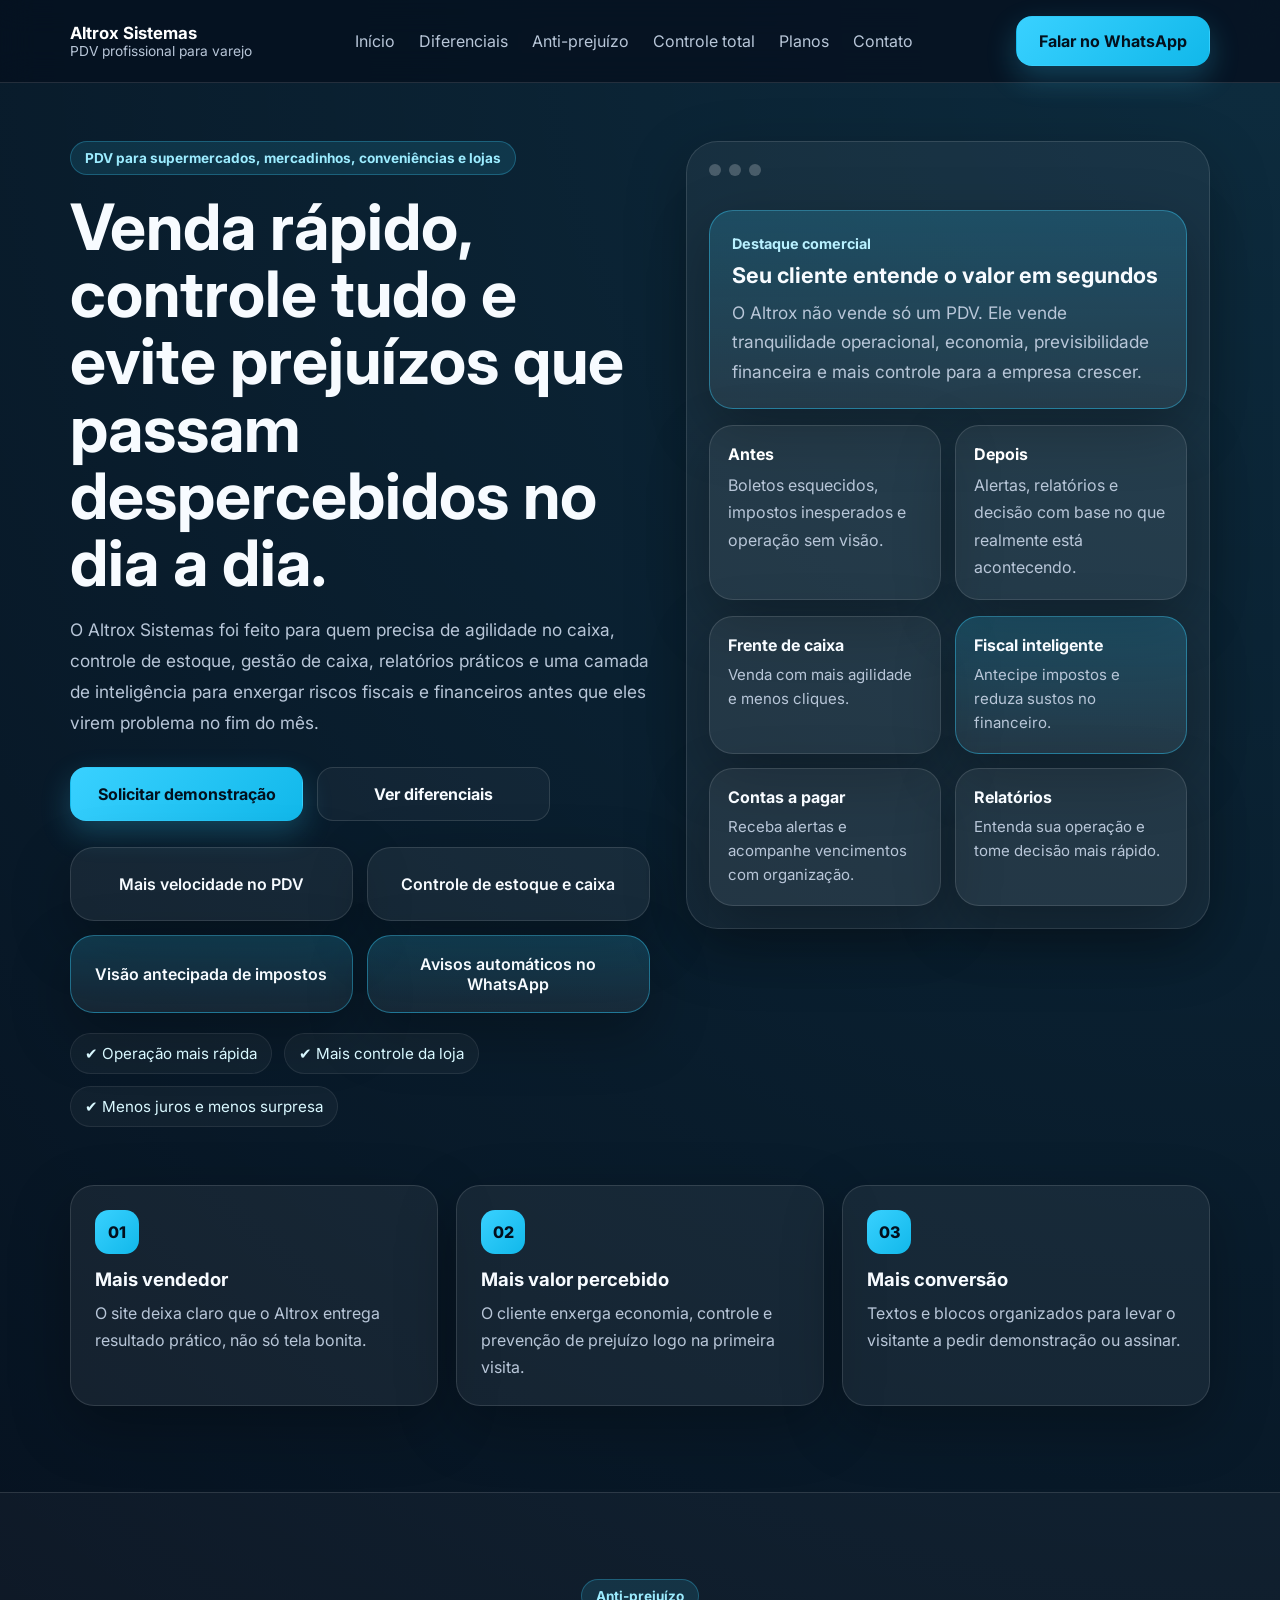
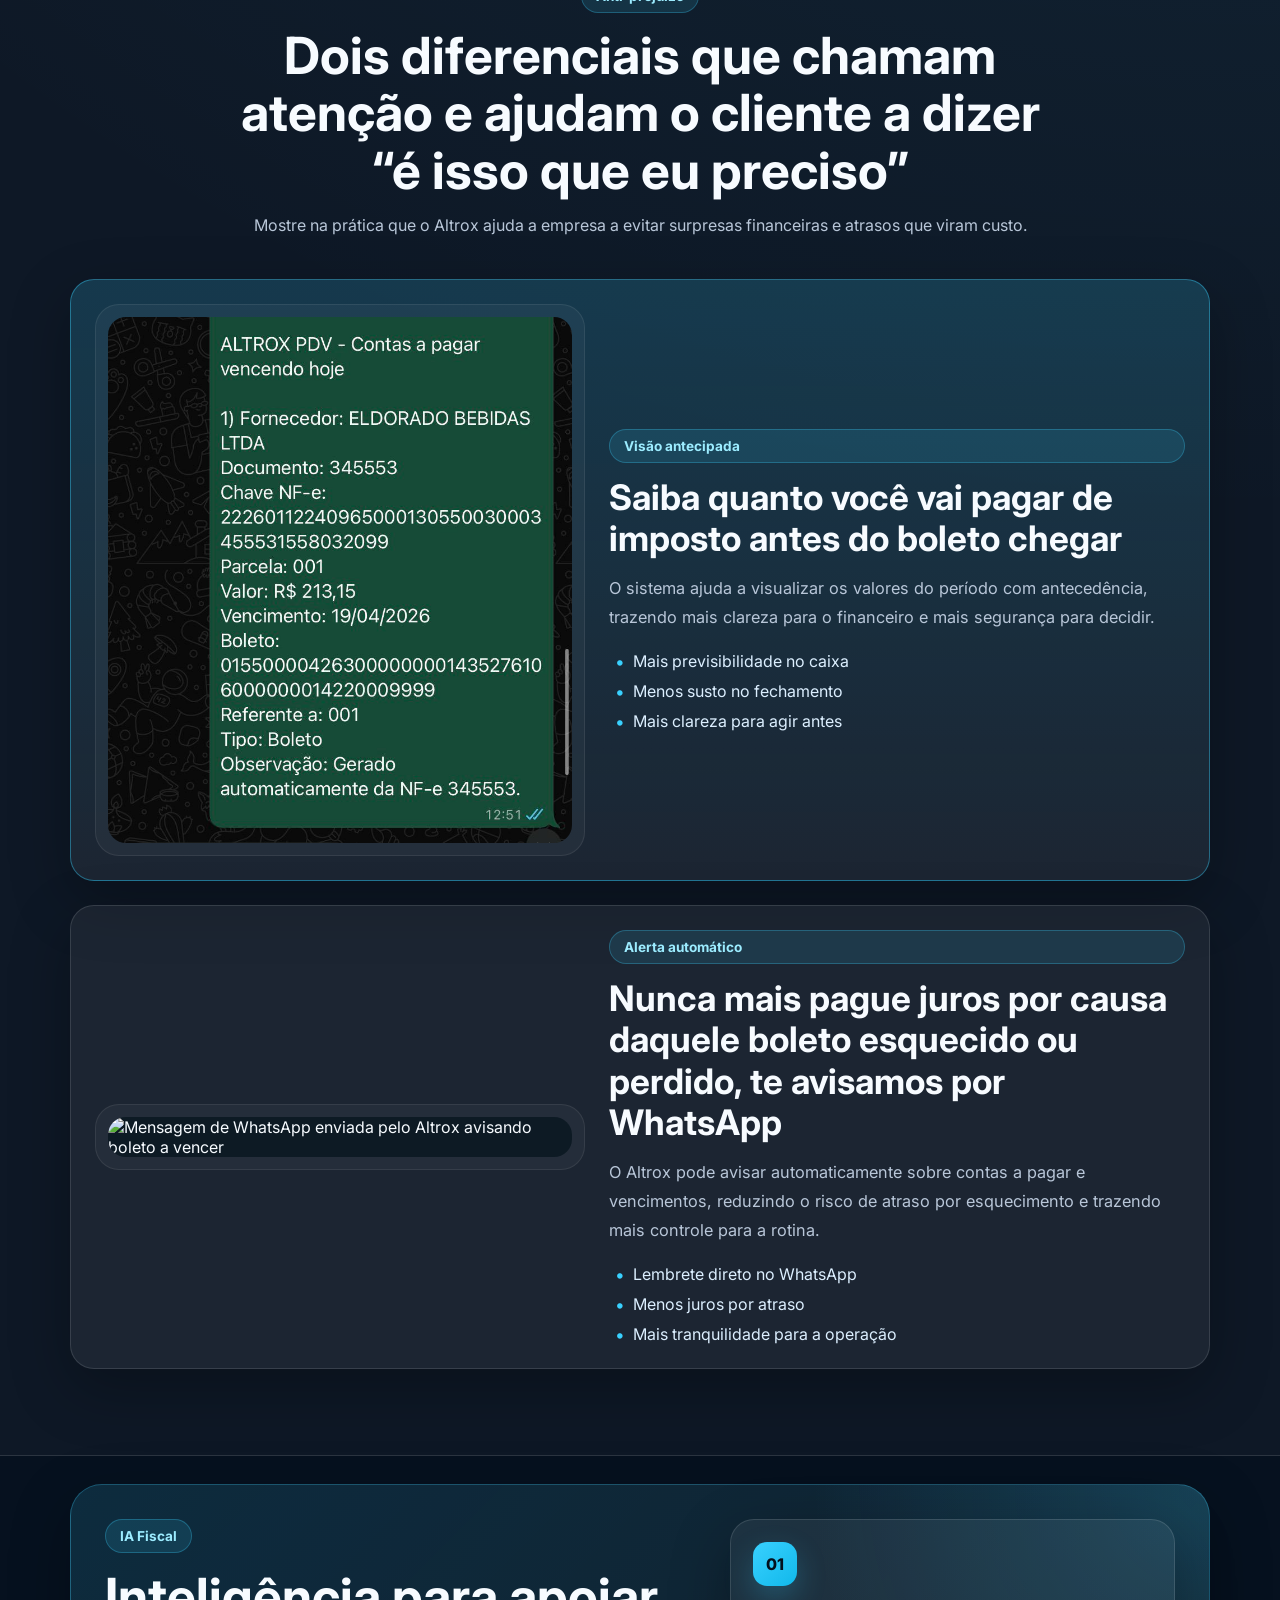
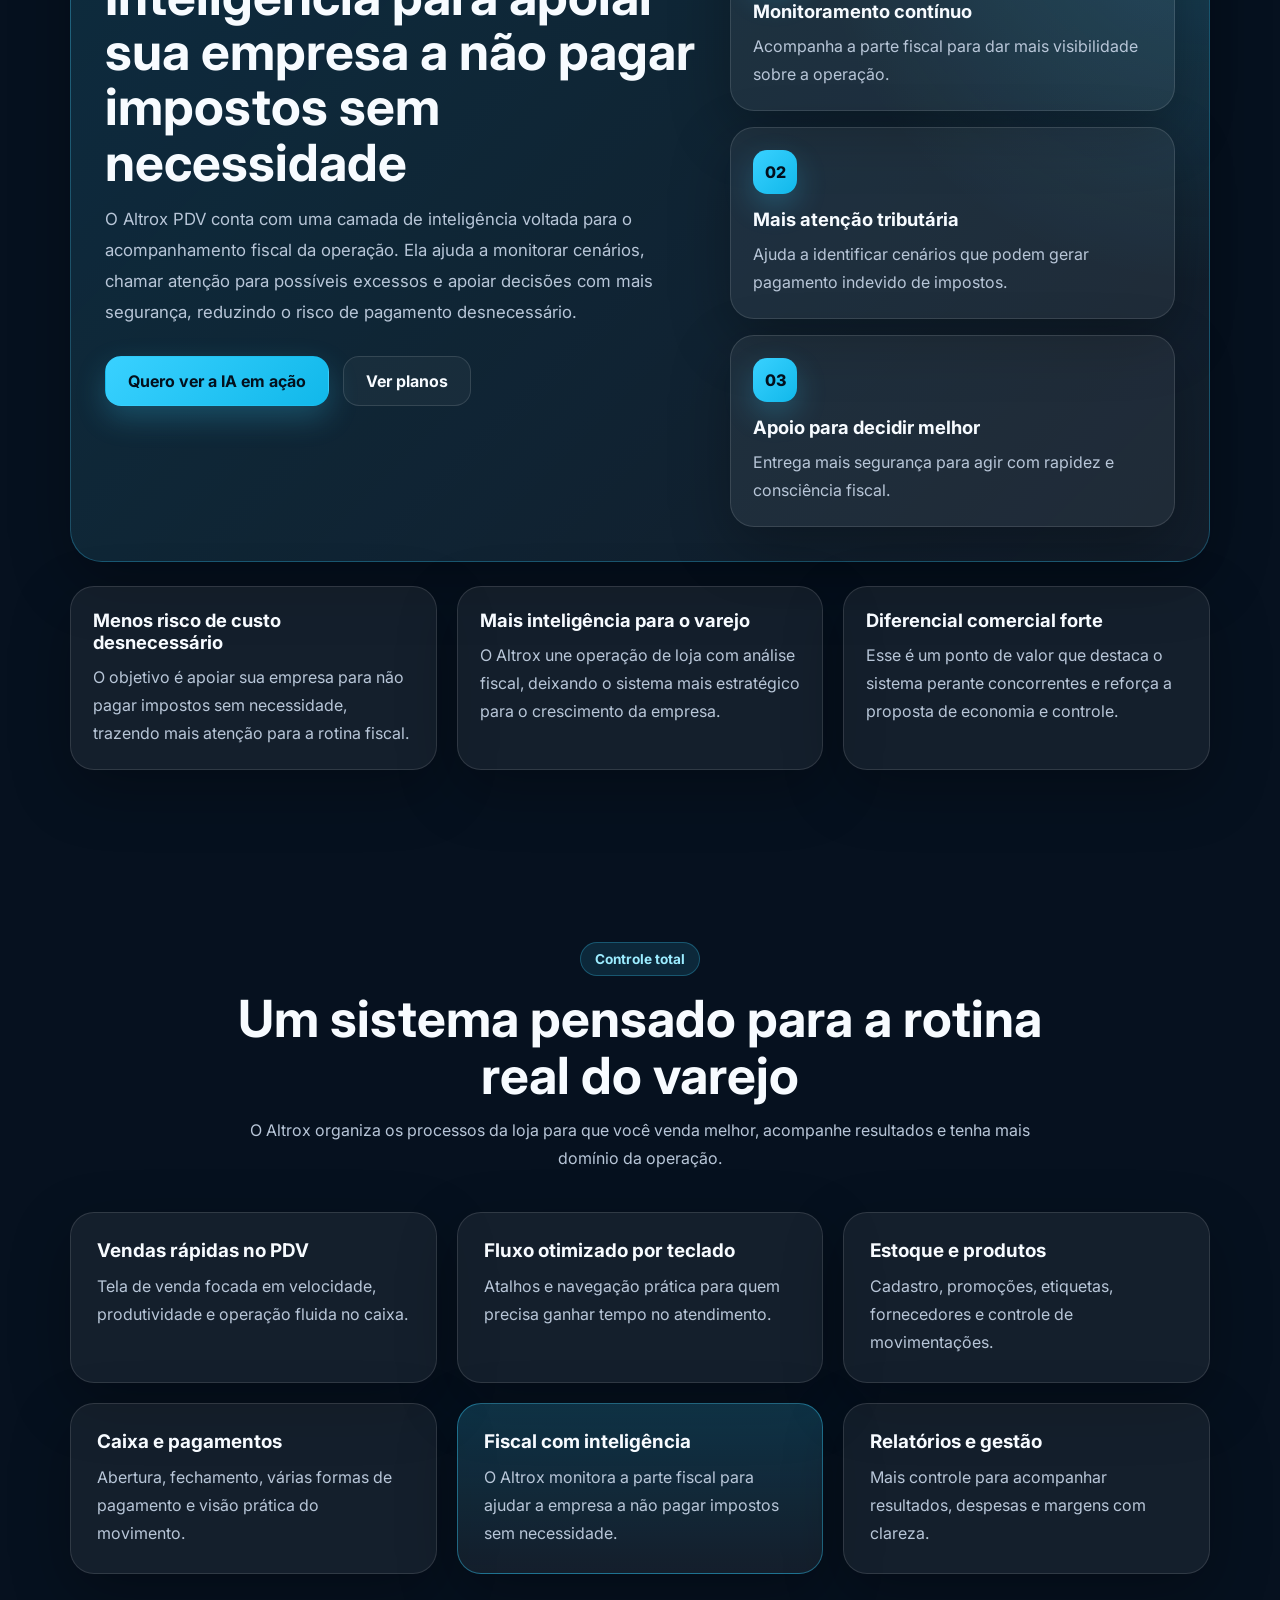
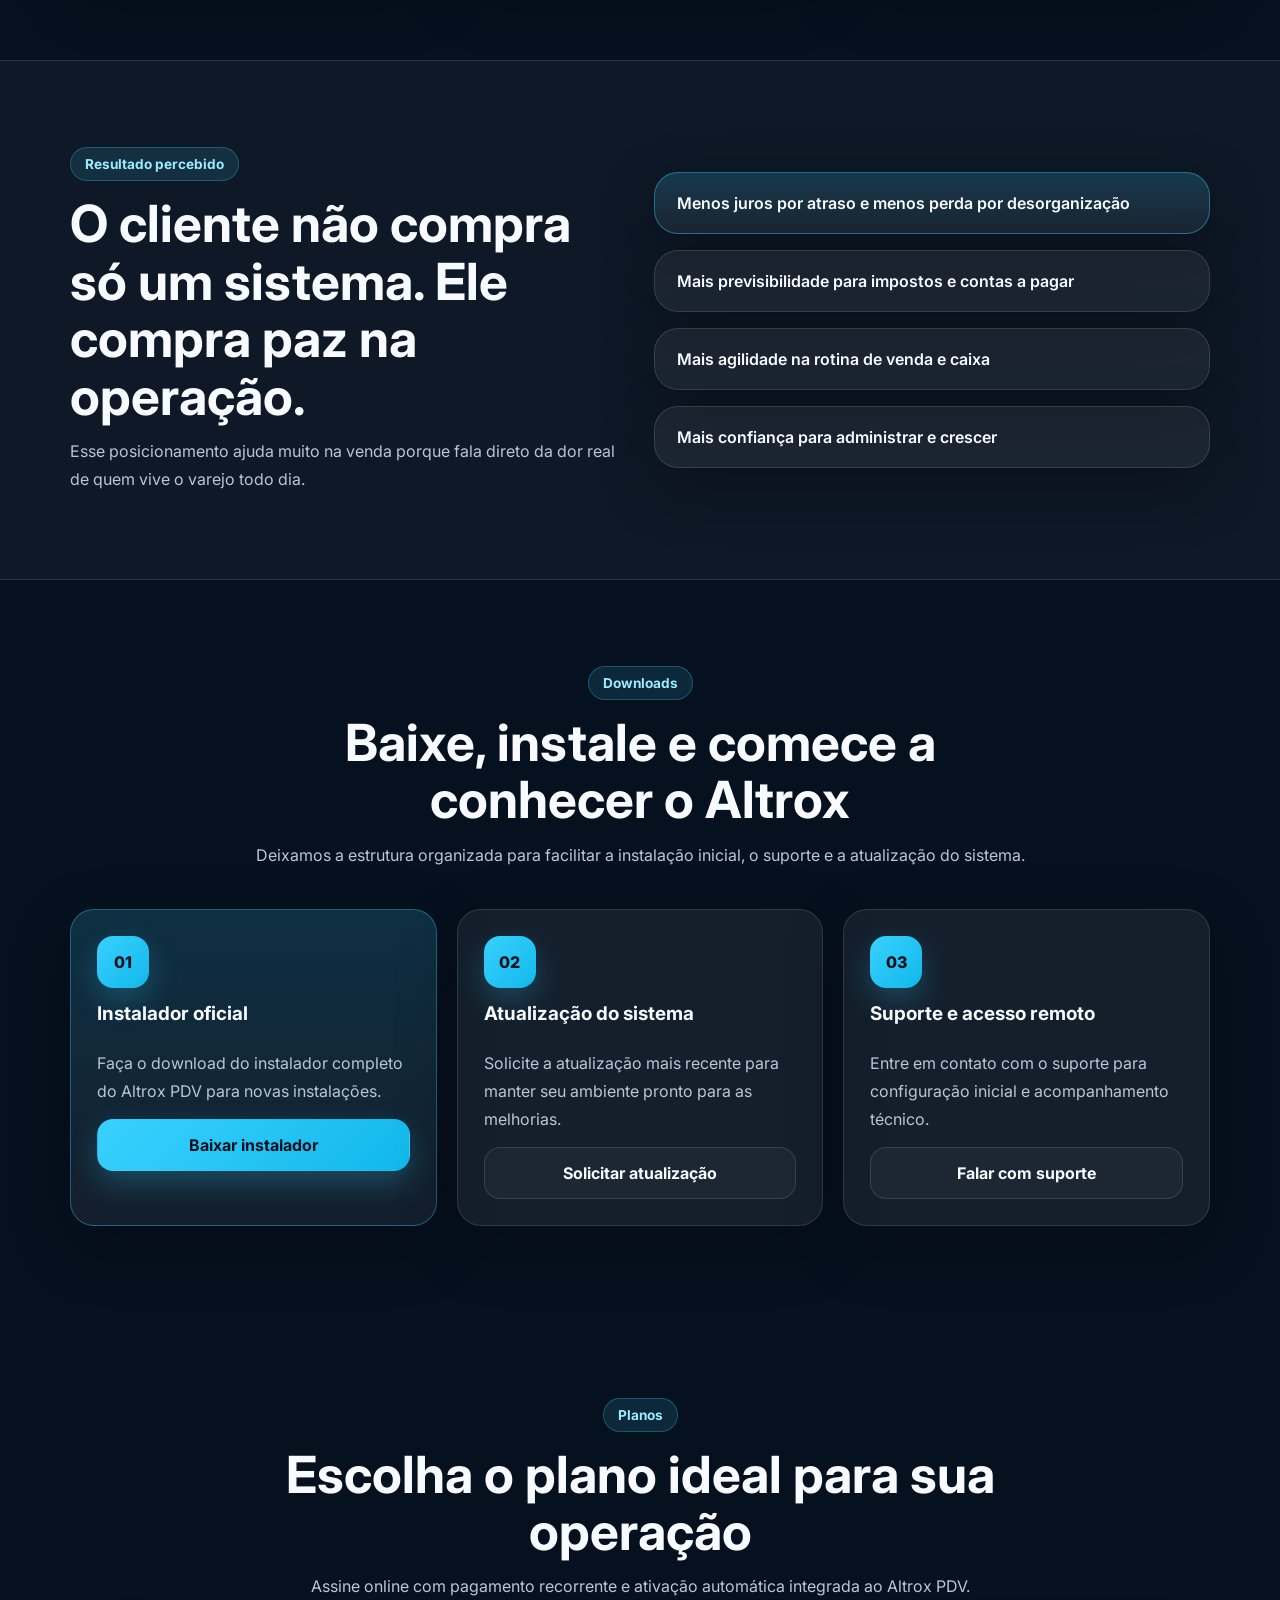
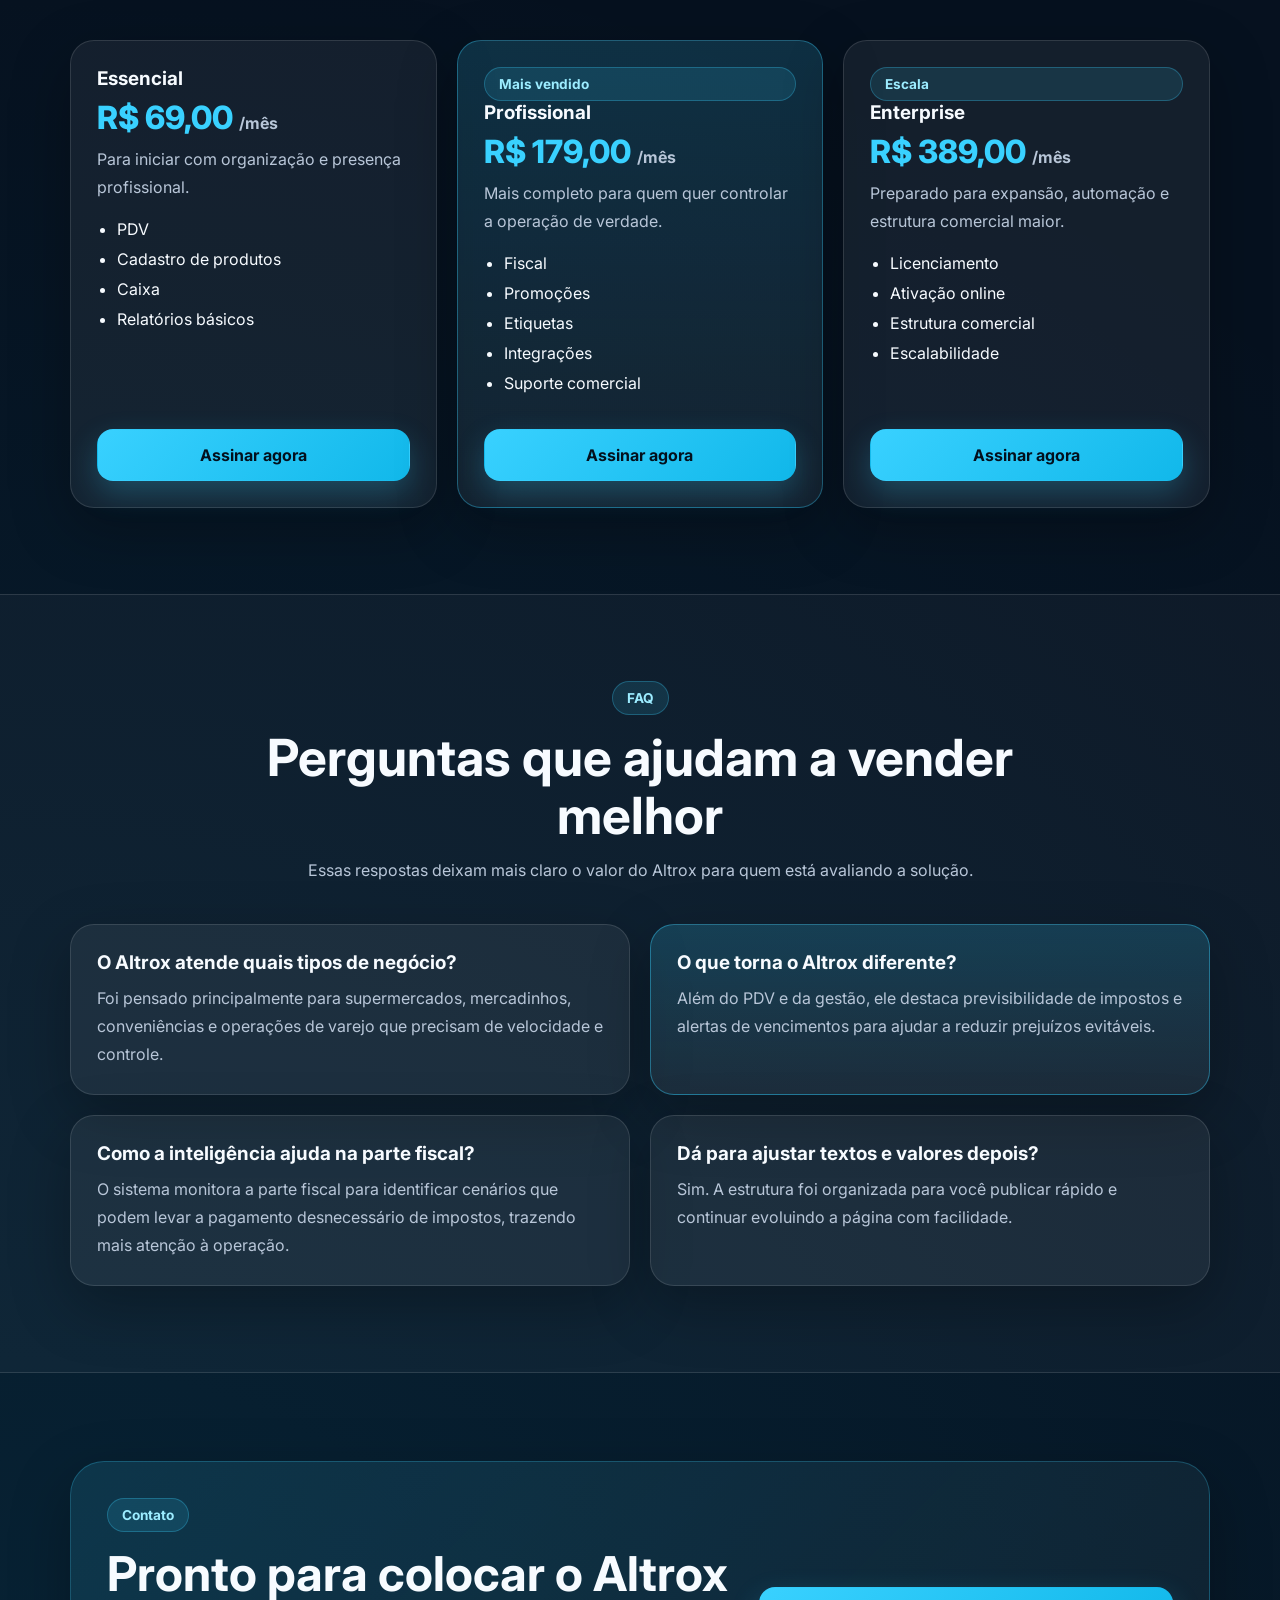
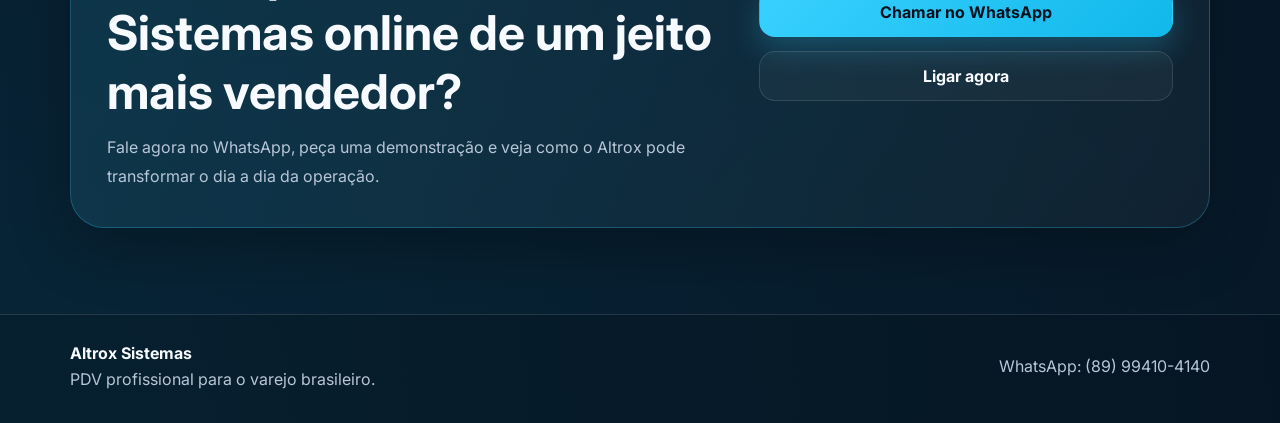
==== index.html @ 8a247590 "Update index.html" ====
<!DOCTYPE html>
<html lang="pt-BR">
<head>
  <meta charset="UTF-8" />
  <meta name="viewport" content="width=device-width, initial-scale=1.0" />
  <title>Altrox Sistemas | PDV com IA fiscal e avisos no WhatsApp</title>
  <meta name="description" content="Altrox Sistemas: PDV profissional para varejo com vendas rápidas, controle total da loja, visão antecipada de impostos e alertas de boletos por WhatsApp." />
  <link rel="preconnect" href="https://fonts.googleapis.com">
  <link rel="preconnect" href="https://fonts.gstatic.com" crossorigin>
  <link href="https://fonts.googleapis.com/css2?family=Inter:wght@400;500;600;700;800&display=swap" rel="stylesheet">
  <link rel="stylesheet" href="styles.css" />
</head>
<body>
  <header class="topbar">
    <div class="container nav">
      <a href="#inicio" class="brand-group" aria-label="Altrox Sistemas - início">
        <div class="brand">
          <div class="brand-text">
            <strong>Altrox Sistemas</strong>
            <span>PDV profissional para varejo</span>
          </div>
        </div>
      </a>

      <nav class="menu">
        <a href="#inicio">Início</a>
        <a href="#provas">Diferenciais</a>
        <a href="#anti-prejuizo">Anti-prejuízo</a>
        <a href="#controle-total">Controle total</a>
        <a href="#planos">Planos</a>
        <a href="#contato">Contato</a>
      </nav>

      <a class="btn btn-primary desktop-only" href="https://wa.me/5589994104140?text=Ol%C3%A1%2C%20quero%20conhecer%20o%20Altrox%20Sistemas" target="_blank" rel="noopener noreferrer">Falar no WhatsApp</a>
    </div>
  </header>

  <main id="inicio">
    <section class="hero hero-premium">
      <div class="container hero-grid">
        <div class="hero-copy">
          <div class="badge">PDV para supermercados, mercadinhos, conveniências e lojas</div>
          <h1>Venda rápido, controle tudo e evite prejuízos que passam despercebidos no dia a dia.</h1>
          <p>
            O Altrox Sistemas foi feito para quem precisa de agilidade no caixa, controle de estoque,
            gestão de caixa, relatórios práticos e uma camada de inteligência para enxergar riscos fiscais
            e financeiros antes que eles virem problema no fim do mês.
          </p>

          <div class="hero-actions">
            <a class="btn btn-primary" href="https://wa.me/5589994104140?text=Ol%C3%A1%2C%20quero%20uma%20demonstra%C3%A7%C3%A3o%20do%20Altrox%20Sistemas" target="_blank" rel="noopener noreferrer">Solicitar demonstração</a>
            <a class="btn btn-secondary" href="#anti-prejuizo">Ver diferenciais</a>
          </div>

          <div class="hero-points">
            <div class="point-card">Mais velocidade no PDV</div>
            <div class="point-card">Controle de estoque e caixa</div>
            <div class="point-card point-card-highlight">Visão antecipada de impostos</div>
            <div class="point-card point-card-highlight">Avisos automáticos no WhatsApp</div>
          </div>

          <div class="hero-proof-strip">
            <span>✔ Operação mais rápida</span>
            <span>✔ Mais controle da loja</span>
            <span>✔ Menos juros e menos surpresa</span>
          </div>
        </div>

        <div class="hero-panel">
          <div class="glass-card hero-showcase">
            <div class="panel-header">
              <span class="dot"></span>
              <span class="dot"></span>
              <span class="dot"></span>
            </div>

            <div class="showcase-card highlight">
              <span class="showcase-label">Destaque comercial</span>
              <h3>Seu cliente entende o valor em segundos</h3>
              <p>
                O Altrox não vende só um PDV. Ele vende tranquilidade operacional, economia,
                previsibilidade financeira e mais controle para a empresa crescer.
              </p>
            </div>

            <div class="showcase-stats">
              <div class="showcase-stat">
                <strong>Antes</strong>
                <span>Boletos esquecidos, impostos inesperados e operação sem visão.</span>
              </div>
              <div class="showcase-stat">
                <strong>Depois</strong>
                <span>Alertas, relatórios e decisão com base no que realmente está acontecendo.</span>
              </div>
            </div>

            <div class="panel-grid">
              <div class="mini-card">
                <h3>Frente de caixa</h3>
                <p>Venda com mais agilidade e menos cliques.</p>
              </div>
              <div class="mini-card mini-card-highlight">
                <h3>Fiscal inteligente</h3>
                <p>Antecipe impostos e reduza sustos no financeiro.</p>
              </div>
              <div class="mini-card">
                <h3>Contas a pagar</h3>
                <p>Receba alertas e acompanhe vencimentos com organização.</p>
              </div>
              <div class="mini-card">
                <h3>Relatórios</h3>
                <p>Entenda sua operação e tome decisão mais rápido.</p>
              </div>
            </div>
          </div>
        </div>
      </div>
    </section>

    <section id="provas" class="section proof-section">
      <div class="container">
        <div class="proof-grid">
          <article class="proof-card">
            <span class="proof-number">01</span>
            <h3>Mais vendedor</h3>
            <p>O site deixa claro que o Altrox entrega resultado prático, não só tela bonita.</p>
          </article>
          <article class="proof-card">
            <span class="proof-number">02</span>
            <h3>Mais valor percebido</h3>
            <p>O cliente enxerga economia, controle e prevenção de prejuízo logo na primeira visita.</p>
          </article>
          <article class="proof-card">
            <span class="proof-number">03</span>
            <h3>Mais conversão</h3>
            <p>Textos e blocos organizados para levar o visitante a pedir demonstração ou assinar.</p>
          </article>
        </div>
      </div>
    </section>

    <section id="anti-prejuizo" class="section section-alt anti-loss-section">
      <div class="container">
        <div class="section-heading">
          <span class="section-tag">Anti-prejuízo</span>
          <h2>Dois diferenciais que chamam atenção e ajudam o cliente a dizer “é isso que eu preciso”</h2>
          <p>Mostre na prática que o Altrox ajuda a empresa a evitar surpresas financeiras e atrasos que viram custo.</p>
        </div>

        <div class="image-feature-grid">
          <article class="image-feature-card image-feature-card-highlight">
            <div class="image-frame">
              <img src="whatsapp-boletos.jpeg" alt="Painel do Altrox mostrando relatório de receitas, despesas e impostos" />
            </div>
            <div class="image-feature-content">
              <span class="section-tag">Visão antecipada</span>
              <h3>Saiba quanto você vai pagar de imposto antes do boleto chegar</h3>
              <p>
                O sistema ajuda a visualizar os valores do período com antecedência,
                trazendo mais clareza para o financeiro e mais segurança para decidir.
              </p>
              <ul class="feature-list">
                <li>Mais previsibilidade no caixa</li>
                <li>Menos susto no fechamento</li>
                <li>Mais clareza para agir antes</li>
              </ul>
            </div>
          </article>

          <article class="image-feature-card">
            <div class="image-frame whatsapp-frame">
              <img src="images/whatsapp-boletos.jpeg" alt="Mensagem de WhatsApp enviada pelo Altrox avisando boleto a vencer" />
            </div>
            <div class="image-feature-content">
              <span class="section-tag">Alerta automático</span>
              <h3>Nunca mais pague juros por causa daquele boleto esquecido ou perdido, te avisamos por WhatsApp</h3>
              <p>
                O Altrox pode avisar automaticamente sobre contas a pagar e vencimentos,
                reduzindo o risco de atraso por esquecimento e trazendo mais controle para a rotina.
              </p>
              <ul class="feature-list">
                <li>Lembrete direto no WhatsApp</li>
                <li>Menos juros por atraso</li>
                <li>Mais tranquilidade para a operação</li>
              </ul>
            </div>
          </article>
        </div>
      </div>
    </section>

    <section id="ia-fiscal" class="section ia-section">
      <div class="container">
        <div class="ia-hero-card">
          <div class="ia-hero-copy">
            <span class="section-tag ia-tag">IA Fiscal</span>
            <h2>Inteligência para apoiar sua empresa a não pagar impostos sem necessidade</h2>
            <p>
              O Altrox PDV conta com uma camada de inteligência voltada para o acompanhamento fiscal da operação.
              Ela ajuda a monitorar cenários, chamar atenção para possíveis excessos e apoiar decisões com mais segurança,
              reduzindo o risco de pagamento desnecessário.
            </p>
            <div class="ia-hero-actions">
              <a class="btn btn-primary" href="https://wa.me/5589994104140?text=Ol%C3%A1%2C%20quero%20ver%20como%20funciona%20a%20IA%20fiscal%20do%20Altrox%20PDV" target="_blank" rel="noopener noreferrer">Quero ver a IA em ação</a>
              <a class="btn btn-secondary" href="#planos">Ver planos</a>
            </div>
          </div>

          <div class="ia-hero-side">
            <div class="ia-side-card">
              <div class="ia-side-number">01</div>
              <h3>Monitoramento contínuo</h3>
              <p>Acompanha a parte fiscal para dar mais visibilidade sobre a operação.</p>
            </div>
            <div class="ia-side-card">
              <div class="ia-side-number">02</div>
              <h3>Mais atenção tributária</h3>
              <p>Ajuda a identificar cenários que podem gerar pagamento indevido de impostos.</p>
            </div>
            <div class="ia-side-card">
              <div class="ia-side-number">03</div>
              <h3>Apoio para decidir melhor</h3>
              <p>Entrega mais segurança para agir com rapidez e consciência fiscal.</p>
            </div>
          </div>
        </div>

        <div class="ia-feature-grid">
          <article class="ia-feature-card">
            <h3>Menos risco de custo desnecessário</h3>
            <p>O objetivo é apoiar sua empresa para não pagar impostos sem necessidade, trazendo mais atenção para a rotina fiscal.</p>
          </article>
          <article class="ia-feature-card">
            <h3>Mais inteligência para o varejo</h3>
            <p>O Altrox une operação de loja com análise fiscal, deixando o sistema mais estratégico para o crescimento da empresa.</p>
          </article>
          <article class="ia-feature-card">
            <h3>Diferencial comercial forte</h3>
            <p>Esse é um ponto de valor que destaca o sistema perante concorrentes e reforça a proposta de economia e controle.</p>
          </article>
        </div>
      </div>
    </section>

    <section id="controle-total" class="section">
      <div class="container">
        <div class="section-heading">
          <span class="section-tag">Controle total</span>
          <h2>Um sistema pensado para a rotina real do varejo</h2>
          <p>O Altrox organiza os processos da loja para que você venda melhor, acompanhe resultados e tenha mais domínio da operação.</p>
        </div>

        <div class="cards-grid control-grid">
          <article class="feature-card">
            <h3>Vendas rápidas no PDV</h3>
            <p>Tela de venda focada em velocidade, produtividade e operação fluida no caixa.</p>
          </article>
          <article class="feature-card">
            <h3>Fluxo otimizado por teclado</h3>
            <p>Atalhos e navegação prática para quem precisa ganhar tempo no atendimento.</p>
          </article>
          <article class="feature-card">
            <h3>Estoque e produtos</h3>
            <p>Cadastro, promoções, etiquetas, fornecedores e controle de movimentações.</p>
          </article>
          <article class="feature-card">
            <h3>Caixa e pagamentos</h3>
            <p>Abertura, fechamento, várias formas de pagamento e visão prática do movimento.</p>
          </article>
          <article class="feature-card feature-card-highlight">
            <h3>Fiscal com inteligência</h3>
            <p>O Altrox monitora a parte fiscal para ajudar a empresa a não pagar impostos sem necessidade.</p>
          </article>
          <article class="feature-card">
            <h3>Relatórios e gestão</h3>
            <p>Mais controle para acompanhar resultados, despesas e margens com clareza.</p>
          </article>
        </div>
      </div>
    </section>

    <section class="section section-alt outcome-section">
      <div class="container split-grid split-grid-strong">
        <div>
          <div class="section-heading left">
            <span class="section-tag">Resultado percebido</span>
            <h2>O cliente não compra só um sistema. Ele compra paz na operação.</h2>
            <p>Esse posicionamento ajuda muito na venda porque fala direto da dor real de quem vive o varejo todo dia.</p>
          </div>
        </div>
        <div class="benefit-list">
          <div class="benefit-item benefit-item-highlight">Menos juros por atraso e menos perda por desorganização</div>
          <div class="benefit-item">Mais previsibilidade para impostos e contas a pagar</div>
          <div class="benefit-item">Mais agilidade na rotina de venda e caixa</div>
          <div class="benefit-item">Mais confiança para administrar e crescer</div>
        </div>
      </div>
    </section>

    <section id="downloads" class="section downloads-section">
      <div class="container">
        <div class="section-heading">
          <span class="section-tag">Downloads</span>
          <h2>Baixe, instale e comece a conhecer o Altrox</h2>
          <p>Deixamos a estrutura organizada para facilitar a instalação inicial, o suporte e a atualização do sistema.</p>
        </div>

        <div class="downloads-grid">
          <article class="download-card featured-download">
            <div class="download-icon">01</div>
            <h3>Instalador oficial</h3>
            <p>Faça o download do instalador completo do Altrox PDV para novas instalações.</p>
            <a class="btn btn-primary btn-plan" href="https://downloads.altroxpdv.com.br/AltroxPDV-Setup-1.0.0.exe" rel="noopener noreferrer">Baixar instalador</a>
          </article>

          <article class="download-card">
            <div class="download-icon">02</div>
            <h3>Atualização do sistema</h3>
            <p>Solicite a atualização mais recente para manter seu ambiente pronto para as melhorias.</p>
            <a class="btn btn-secondary btn-plan" href="https://wa.me/5589994104140?text=Ol%C3%A1%2C%20quero%20baixar%20a%20atualiza%C3%A7%C3%A3o%20mais%20recente%20do%20Altrox%20Sistemas" target="_blank" rel="noopener noreferrer">Solicitar atualização</a>
          </article>

          <article class="download-card">
            <div class="download-icon">03</div>
            <h3>Suporte e acesso remoto</h3>
            <p>Entre em contato com o suporte para configuração inicial e acompanhamento técnico.</p>
            <a class="btn btn-secondary btn-plan" href="https://wa.me/5589994104140?text=Ol%C3%A1%2C%20preciso%20de%20suporte%20e%20arquivos%20de%20acesso%20remoto%20do%20Altrox%20Sistemas" target="_blank" rel="noopener noreferrer">Falar com suporte</a>
          </article>
        </div>
      </div>
    </section>

    <section id="planos" class="section pricing-section">
      <div class="container">
        <div class="section-heading">
          <span class="section-tag">Planos</span>
          <h2>Escolha o plano ideal para sua operação</h2>
          <p>Assine online com pagamento recorrente e ativação automática integrada ao Altrox PDV.</p>
        </div>
        <div class="pricing-grid">
          <article class="price-card">
            <h3>Essencial</h3>
            <div class="price">R$ 69,00 <span>/mês</span></div>
            <p>Para iniciar com organização e presença profissional.</p>
            <ul>
              <li>PDV</li>
              <li>Cadastro de produtos</li>
              <li>Caixa</li>
              <li>Relatórios básicos</li>
            </ul>
            <div class="price-actions">
              <button class="btn btn-primary btn-plan" type="button" data-plan-code="ESSENCIAL" data-plan-name="Essencial">Assinar agora</button>
            </div>
          </article>

          <article class="price-card featured">
            <span class="featured-badge">Mais vendido</span>
            <h3>Profissional</h3>
            <div class="price">R$ 179,00 <span>/mês</span></div>
            <p>Mais completo para quem quer controlar a operação de verdade.</p>
            <ul>
              <li>Fiscal</li>
              <li>Promoções</li>
              <li>Etiquetas</li>
              <li>Integrações</li>
              <li>Suporte comercial</li>
            </ul>
            <div class="price-actions">
              <button class="btn btn-primary btn-plan" type="button" data-plan-code="PROFISSIONAL" data-plan-name="Profissional">Assinar agora</button>
            </div>
          </article>

          <article class="price-card">
            <span class="featured-badge">Escala</span>
            <h3>Enterprise</h3>
            <div class="price">R$ 389,00 <span>/mês</span></div>
            <p>Preparado para expansão, automação e estrutura comercial maior.</p>
            <ul>
              <li>Licenciamento</li>
              <li>Ativação online</li>
              <li>Estrutura comercial</li>
              <li>Escalabilidade</li>
            </ul>
            <div class="price-actions">
              <button class="btn btn-primary btn-plan" type="button" data-plan-code="ENTERPRISE" data-plan-name="Enterprise">Assinar agora</button>
            </div>
          </article>
        </div>
      </div>
    </section>

    <section class="section section-alt faq-section">
      <div class="container faq-box">
        <div class="section-heading">
          <span class="section-tag">FAQ</span>
          <h2>Perguntas que ajudam a vender melhor</h2>
          <p>Essas respostas deixam mais claro o valor do Altrox para quem está avaliando a solução.</p>
        </div>
        <div class="faq-grid">
          <article class="faq-item">
            <h3>O Altrox atende quais tipos de negócio?</h3>
            <p>Foi pensado principalmente para supermercados, mercadinhos, conveniências e operações de varejo que precisam de velocidade e controle.</p>
          </article>
          <article class="faq-item faq-item-highlight">
            <h3>O que torna o Altrox diferente?</h3>
            <p>Além do PDV e da gestão, ele destaca previsibilidade de impostos e alertas de vencimentos para ajudar a reduzir prejuízos evitáveis.</p>
          </article>
          <article class="faq-item">
            <h3>Como a inteligência ajuda na parte fiscal?</h3>
            <p>O sistema monitora a parte fiscal para identificar cenários que podem levar a pagamento desnecessário de impostos, trazendo mais atenção à operação.</p>
          </article>
          <article class="faq-item">
            <h3>Dá para ajustar textos e valores depois?</h3>
            <p>Sim. A estrutura foi organizada para você publicar rápido e continuar evoluindo a página com facilidade.</p>
          </article>
        </div>
      </div>
    </section>

    <section id="contato" class="section contact-section">
      <div class="container contact-box">
        <div>
          <span class="section-tag">Contato</span>
          <h2>Pronto para colocar o Altrox Sistemas online de um jeito mais vendedor?</h2>
          <p>
            Fale agora no WhatsApp, peça uma demonstração e veja como o Altrox pode transformar o dia a dia da operação.
          </p>
        </div>
        <div class="contact-actions">
          <a class="btn btn-primary btn-large" href="https://wa.me/5589994104140?text=Ol%C3%A1%2C%20quero%20conhecer%20o%20Altrox%20Sistemas" target="_blank" rel="noopener noreferrer">Chamar no WhatsApp</a>
          <a class="btn btn-secondary btn-large" href="tel:+5589994104140">Ligar agora</a>
        </div>
      </div>
    </section>
  </main>

  <footer class="footer">
    <div class="container footer-content">
      <div>
        <strong>Altrox Sistemas</strong>
        <p>PDV profissional para o varejo brasileiro.</p>
      </div>
      <div>
        <a href="https://wa.me/5589994104140" target="_blank" rel="noopener noreferrer">WhatsApp: (89) 99410-4140</a>
      </div>
    </div>
  </footer>

  <div class="checkout-modal" id="checkoutModal" aria-hidden="true">
    <div class="checkout-modal__backdrop" data-close-modal></div>
    <div class="checkout-modal__dialog" role="dialog" aria-modal="true" aria-labelledby="checkoutModalTitle">
      <button class="checkout-modal__close" type="button" data-close-modal aria-label="Fechar">×</button>

      <div class="checkout-modal__header">
        <span class="section-tag">Assinatura online</span>
        <h2 id="checkoutModalTitle">Finalizar assinatura</h2>
        <p>Preencha seus dados para gerar o link de pagamento e liberar sua assinatura automaticamente.</p>
      </div>

      <form id="checkoutForm" class="checkout-form">
        <input type="hidden" id="planCode" name="planCode" />
        <div class="checkout-selected-plan">
          <span>Plano selecionado</span>
          <strong id="selectedPlanName">-</strong>
        </div>

        <div class="checkout-grid">
          <div class="form-group">
            <label for="razaoSocial">Nome ou Razão Social</label>
            <input type="text" id="razaoSocial" name="razaoSocial" placeholder="Digite o nome ou razão social" required />
          </div>

          <div class="form-group">
            <label for="nomeFantasia">Nome Fantasia</label>
            <input type="text" id="nomeFantasia" name="nomeFantasia" placeholder="Opcional" />
          </div>

          <div class="form-group">
            <label for="documento">CPF ou CNPJ</label>
            <input type="text" id="documento" name="documento" placeholder="Digite o CPF ou CNPJ" required />
          </div>

          <div class="form-group">
            <label for="email">E-mail</label>
            <input type="email" id="email" name="email" placeholder="Digite o e-mail" required />
          </div>

          <div class="form-group">
            <label for="telefone">Telefone</label>
            <input type="text" id="telefone" name="telefone" placeholder="Digite o telefone" required />
          </div>
        </div>

        <div class="checkout-feedback" id="checkoutFeedback"></div>

        <div class="checkout-actions">
          <button type="button" class="btn btn-secondary" data-close-modal>Cancelar</button>
          <button type="submit" class="btn btn-primary" id="checkoutSubmitButton">Gerar link de pagamento</button>
        </div>
      </form>
    </div>
  </div>

  <script>
    (function () {
      const API_BASE_URL = "https://api.altroxpdv.com.br/api/public/checkout";
      const modal = document.getElementById("checkoutModal");
      const form = document.getElementById("checkoutForm");
      const planCodeInput = document.getElementById("planCode");
      const selectedPlanName = document.getElementById("selectedPlanName");
      const feedback = document.getElementById("checkoutFeedback");
      const submitButton = document.getElementById("checkoutSubmitButton");
      const planButtons = document.querySelectorAll("[data-plan-code]");

      let availablePlans = [];

      async function loadPlans() {
        try {
          const response = await fetch(API_BASE_URL + "/plans", {
            method: "GET",
            headers: { "Accept": "application/json" }
          });

          if (!response.ok) {
            throw new Error("Não foi possível carregar os planos da API.");
          }

          availablePlans = await response.json();
        } catch (error) {
          console.error(error);
          availablePlans = [];
        }
      }

      function normalizeText(value) {
        return (value || "")
          .toString()
          .trim()
          .normalize("NFD")
          .replace(/[\u0300-\u036f]/g, "")
          .toUpperCase();
      }

      function findPlanByCode(planCode) {
        const normalizedCode = normalizeText(planCode);

        return availablePlans.find(function (plan) {
          return (
            normalizeText(plan.code) === normalizedCode ||
            normalizeText(plan.name) === normalizedCode ||
            normalizeText(plan.title) === normalizedCode
          );
        });
      }

      function openModal(planCode, planName) {
        form.reset();
        planCodeInput.value = planCode;
        selectedPlanName.textContent = planName;
        feedback.className = "checkout-feedback";
        feedback.textContent = "";
        modal.classList.add("is-open");
        modal.setAttribute("aria-hidden", "false");
        document.body.classList.add("modal-open");
      }

      function closeModal() {
        modal.classList.remove("is-open");
        modal.setAttribute("aria-hidden", "true");
        document.body.classList.remove("modal-open");
        feedback.className = "checkout-feedback";
        feedback.textContent = "";
      }

      function setFeedback(message, type) {
        feedback.textContent = message;
        feedback.className = "checkout-feedback is-visible" + (type ? " " + type : "");
      }

      function setLoading(isLoading) {
        submitButton.disabled = isLoading;
        submitButton.textContent = isLoading ? "Gerando pagamento..." : "Gerar link de pagamento";
      }

      function onlyDigits(value) {
        return (value || "").replace(/\D/g, "");
      }

      function buildPayload(planId) {
        return {
          planId: planId,
          razaoSocial: document.getElementById("razaoSocial").value.trim(),
          nomeFantasia: document.getElementById("nomeFantasia").value.trim(),
          documento: document.getElementById("documento").value.trim(),
          email: document.getElementById("email").value.trim(),
          telefone: document.getElementById("telefone").value.trim(),
          successUrl: window.location.origin + "/?pagamento=sucesso",
          pendingUrl: window.location.origin + "/?pagamento=pendente",
          failureUrl: window.location.origin + "/?pagamento=falhou"
        };
      }

      planButtons.forEach(function (button) {
        button.addEventListener("click", function () {
          openModal(button.dataset.planCode || "", button.dataset.planName || "Plano");
        });
      });

      document.querySelectorAll("[data-close-modal]").forEach(function (element) {
        element.addEventListener("click", closeModal);
      });

      document.addEventListener("keydown", function (event) {
        if (event.key === "Escape" && modal.classList.contains("is-open")) {
          closeModal();
        }
      });

      form.addEventListener("submit", async function (event) {
        event.preventDefault();

        const selectedPlan = findPlanByCode(planCodeInput.value);
        if (!selectedPlan || !selectedPlan.id) {
          setFeedback("Não foi possível localizar o plano na API. Verifique se os códigos dos planos estão cadastrados corretamente.", "is-error");
          return;
        }

        const documento = onlyDigits(document.getElementById("documento").value);
        if (documento.length < 11) {
          setFeedback("Informe um CPF ou CNPJ válido.", "is-error");
          return;
        }

        if (!document.getElementById("razaoSocial").value.trim()) {
          setFeedback("Informe o nome ou razão social.", "is-error");
          return;
        }

        if (!document.getElementById("email").value.trim()) {
          setFeedback("Informe o e-mail.", "is-error");
          return;
        }

        if (!document.getElementById("telefone").value.trim()) {
          setFeedback("Informe o telefone.", "is-error");
          return;
        }

        setLoading(true);
        setFeedback("Gerando seu Pix...", "is-info");

        try {
          const response = await fetch(API_BASE_URL + "/subscription-pix", {
            method: "POST",
            headers: {
              "Content-Type": "application/json",
              "Accept": "application/json"
            },
            body: JSON.stringify(buildPayload(selectedPlan.id))
          });

          const responseText = await response.text();
          let data = null;

          try {
            data = responseText ? JSON.parse(responseText) : null;
          } catch {
            data = null;
          }

          if (!response.ok) {
            throw new Error(
              (data && (data.detail || data.message || data.title)) ||
              responseText ||
              "Não foi possível gerar o Pix."
            );
          }

          if (!data) {
            throw new Error("A API respondeu sem JSON ao gerar o Pix.");
          }

          if (data.alreadyActive) {
            setFeedback(data.message || "Este cliente já possui uma assinatura ativa nesse plano.", "is-success");
            return;
          }

          if (data.qrCodeBase64 || data.qrCode || data.ticketUrl) {
            const expirationText = data.dateOfExpirationUtc
              ? new Date(data.dateOfExpirationUtc).toLocaleString("pt-BR")
              : "Não informado";

            feedback.innerHTML = `
              <div><strong>${data.message || "Pix gerado com sucesso."}</strong></div>
              ${data.qrCodeBase64 ? `<div style="margin-top:16px;text-align:center;"><img src="data:image/png;base64,${data.qrCodeBase64}" alt="QR Code Pix" style="max-width:220px;width:100%;background:#fff;padding:10px;border-radius:12px;"></div>` : ""}
              ${data.qrCode ? `<div style="margin-top:16px;"><label style="display:block;margin-bottom:8px;font-weight:600;">Pix copia e cola</label><textarea readonly style="width:100%;min-height:120px;border-radius:12px;padding:12px;border:1px solid rgba(255,255,255,0.12);background:rgba(255,255,255,0.04);color:#fff;">${data.qrCode}</textarea></div>` : ""}
              ${data.ticketUrl ? `<div style="margin-top:16px;"><a href="${data.ticketUrl}" target="_blank" rel="noopener noreferrer" class="btn btn-secondary" style="width:100%;">Abrir cobrança no Mercado Pago</a></div>` : ""}
              <div style="margin-top:12px;">Vencimento: ${expirationText}</div>
            `;
            feedback.className = "checkout-feedback is-visible is-success";
            return;
          }

          if (data.checkoutUrl) {
            setFeedback("Redirecionando para o pagamento...", "is-success");
            window.location.href = data.checkoutUrl;
            return;
          }

          throw new Error(
            data.detail ||
            data.message ||
            "A API não retornou os dados do Pix."
          );
        } catch (error) {
          setFeedback(error.message || "Erro ao gerar pagamento. Tente novamente.", "is-error");
        } finally {
          setLoading(false);
        }
      });

      document.getElementById("documento").addEventListener("input", function (event) {
        let value = onlyDigits(event.target.value).slice(0, 14);

        if (value.length <= 11) {
          value = value
            .replace(/(\d{3})(\d)/, "$1.$2")
            .replace(/(\d{3})(\d)/, "$1.$2")
            .replace(/(\d{3})(\d{1,2})$/, "$1-$2");
        } else {
          value = value
            .replace(/^(\d{2})(\d)/, "$1.$2")
            .replace(/^(\d{2})\.(\d{3})(\d)/, "$1.$2.$3")
            .replace(/\.(\d{3})(\d)/, ".$1/$2")
            .replace(/(\d{4})(\d)/, "$1-$2");
        }

        event.target.value = value;
      });

      document.getElementById("telefone").addEventListener("input", function (event) {
        let value = onlyDigits(event.target.value).slice(0, 11);

        if (value.length <= 10) {
          value = value
            .replace(/^(\d{2})(\d)/g, "($1) $2")
            .replace(/(\d{4})(\d)/, "$1-$2");
        } else {
          value = value
            .replace(/^(\d{2})(\d)/g, "($1) $2")
            .replace(/(\d{5})(\d)/, "$1-$2");
        }

        event.target.value = value;
      });

      loadPlans();
    })();
  </script>
</body>
</html>
---- styles.css ----
:root {
  --bg: #06111f;
  --bg-soft: #0c1b2e;
  --card: rgba(255, 255, 255, 0.06);
  --card-strong: rgba(15, 33, 56, 0.92);
  --text: #f7fbff;
  --muted: #b8c6d8;
  --line: rgba(255, 255, 255, 0.12);
  --primary: #39d1ff;
  --primary-strong: #11b8ea;
  --success: #38d39f;
  --error: #ff6b6b;
  --warning: #ffcc66;
  --shadow: 0 20px 60px rgba(0, 0, 0, 0.28);
}

* { box-sizing: border-box; }
html { scroll-behavior: smooth; }
body {
  margin: 0;
  font-family: 'Inter', sans-serif;
  color: var(--text);
  background:
    radial-gradient(circle at top right, rgba(57, 209, 255, 0.14), transparent 25%),
    radial-gradient(circle at bottom left, rgba(17, 184, 234, 0.12), transparent 25%),
    var(--bg);
  overflow-x: hidden;
}

body.modal-open {
  overflow: hidden;
}

a { color: inherit; text-decoration: none; }
img { max-width: 100%; display: block; }
button { font: inherit; }
.container { width: min(1140px, calc(100% - 32px)); margin: 0 auto; }

.topbar {
  position: sticky;
  top: 0;
  z-index: 50;
  backdrop-filter: blur(16px);
  background: rgba(6, 17, 31, 0.82);
  border-bottom: 1px solid var(--line);
}

.nav {
  display: flex;
  align-items: center;
  justify-content: space-between;
  gap: 20px;
  padding: 16px 0;
}

.brand-group,
.brand {
  display: flex;
  align-items: center;
}

.brand-text strong {
  display: block;
  font-size: 1.05rem;
  color: #ffffff;
}

.brand-text span {
  display: block;
  color: var(--muted);
  font-size: 0.86rem;
}

.menu {
  display: flex;
  gap: 24px;
  color: var(--muted);
}

.menu a:hover { color: var(--primary); }

.btn {
  display: inline-flex;
  align-items: center;
  justify-content: center;
  gap: 10px;
  border-radius: 16px;
  padding: 14px 22px;
  font-weight: 700;
  transition: 0.2s ease;
  border: 1px solid transparent;
  cursor: pointer;
}

.btn:hover { transform: translateY(-1px); }
.btn:disabled {
  opacity: 0.65;
  cursor: not-allowed;
  transform: none;
}

.btn-primary {
  background: linear-gradient(135deg, var(--primary), var(--primary-strong));
  color: #03101d;
  box-shadow: 0 12px 30px rgba(57, 209, 255, 0.24);
}

.btn-secondary {
  border-color: var(--line);
  background: rgba(255,255,255,0.04);
  color: var(--text);
}

.btn-large { min-width: 220px; }
.btn-plan {
  width: 100%;
  min-height: 52px;
}

.badge,
.section-tag,
.featured-badge,
.ia-tag {
  display: inline-flex;
  align-items: center;
  gap: 8px;
  border: 1px solid rgba(57, 209, 255, 0.28);
  background: rgba(57, 209, 255, 0.12);
  color: #9cecff;
  border-radius: 999px;
  padding: 8px 14px;
  font-size: 0.85rem;
  font-weight: 700;
}

.hero {
  padding: 58px 0 34px;
}

.hero-grid {
  display: grid;
  grid-template-columns: 1.05fr 0.95fr;
  gap: 36px;
  align-items: start;
}

.hero-copy {
  display: flex;
  flex-direction: column;
  align-items: flex-start;
}

.hero h1 {
  margin: 18px 0;
  font-size: clamp(2.3rem, 5vw, 4.5rem);
  line-height: 1.05;
  max-width: 760px;
}

.hero p {
  margin: 0;
  color: var(--muted);
  font-size: 1.08rem;
  line-height: 1.8;
  max-width: 700px;
}

.hero-actions {
  display: grid;
  grid-template-columns: repeat(2, minmax(0, 1fr));
  gap: 14px;
  align-items: center;
  margin: 28px 0 26px;
  width: 100%;
  max-width: 480px;
}

.hero-actions .btn {
  width: 100%;
  min-height: 54px;
}

.hero-points {
  display: grid;
  grid-template-columns: repeat(2, minmax(0, 1fr));
  gap: 14px;
  width: 100%;
}

.hero-proof-strip {
  display: flex;
  flex-wrap: wrap;
  gap: 12px;
  margin-top: 20px;
  color: #d9f8ff;
  font-size: 0.95rem;
}

.hero-proof-strip span {
  padding: 10px 14px;
  border-radius: 999px;
  background: rgba(255,255,255,0.04);
  border: 1px solid rgba(255,255,255,0.08);
}

.point-card,
.feature-card,
.benefit-item,
.price-card,
.faq-item,
.mini-card,
.download-card,
.ia-side-card,
.ia-feature-card,
.proof-card,
.image-feature-card,
.showcase-card,
.showcase-stat {
  background: var(--card);
  border: 1px solid var(--line);
  border-radius: 24px;
  box-shadow: var(--shadow);
}

.point-card {
  padding: 18px;
  color: var(--text);
  font-weight: 600;
  display: flex;
  align-items: center;
  justify-content: center;
  text-align: center;
  min-height: 74px;
}

.point-card-highlight,
.mini-card-highlight,
.feature-card-highlight,
.benefit-item-highlight,
.faq-item-highlight,
.image-feature-card-highlight,
.showcase-card.highlight {
  border-color: rgba(57, 209, 255, 0.4);
  background: linear-gradient(180deg, rgba(57, 209, 255, 0.18), rgba(255, 255, 255, 0.06));
}

.hero-panel .glass-card {
  border: 1px solid var(--line);
  background: rgba(255,255,255,0.05);
  border-radius: 32px;
  padding: 22px;
  box-shadow: var(--shadow);
}

.panel-header {
  display: flex;
  gap: 8px;
  margin-bottom: 18px;
}

.dot {
  width: 12px;
  height: 12px;
  border-radius: 50%;
  background: rgba(255,255,255,0.22);
}

.hero-showcase {
  display: grid;
  gap: 16px;
}

.showcase-card {
  padding: 22px;
}

.showcase-label {
  display: inline-block;
  margin-bottom: 10px;
  color: #b9f1ff;
  font-size: 0.9rem;
  font-weight: 700;
}

.showcase-card h3 {
  margin: 0 0 10px;
  font-size: 1.35rem;
}

.showcase-card p,
.showcase-stat span {
  margin: 0;
  color: var(--muted);
  line-height: 1.7;
}

.showcase-stats {
  display: grid;
  grid-template-columns: repeat(2, minmax(0, 1fr));
  gap: 14px;
}

.showcase-stat {
  padding: 18px;
}

.showcase-stat strong {
  display: block;
  margin-bottom: 8px;
  color: #ffffff;
}

.panel-grid {
  display: grid;
  grid-template-columns: repeat(2, minmax(0, 1fr));
  gap: 14px;
}

.mini-card { padding: 18px; }
.mini-card h3 { margin: 0 0 8px; font-size: 1rem; }
.mini-card p { margin: 0; font-size: 0.94rem; color: var(--muted); line-height: 1.6; }

.section { padding: 86px 0; }
.section-alt {
  background: rgba(255,255,255,0.03);
  border-top: 1px solid var(--line);
  border-bottom: 1px solid var(--line);
}

.section-heading {
  text-align: center;
  max-width: 820px;
  margin: 0 auto 40px;
}

.section-heading.left {
  text-align: left;
  margin: 0;
}

.section-heading h2 {
  margin: 14px 0 12px;
  font-size: clamp(1.95rem, 4vw, 3.2rem);
  line-height: 1.12;
}

.section-heading p {
  margin: 0;
  color: var(--muted);
  line-height: 1.75;
}

.proof-section {
  padding-top: 24px;
}

.proof-grid {
  display: grid;
  grid-template-columns: repeat(3, minmax(0, 1fr));
  gap: 18px;
}

.proof-card {
  padding: 24px;
}

.proof-number {
  display: inline-flex;
  width: 44px;
  height: 44px;
  border-radius: 14px;
  align-items: center;
  justify-content: center;
  font-weight: 800;
  color: #03101d;
  background: linear-gradient(135deg, var(--primary), var(--primary-strong));
  margin-bottom: 14px;
}

.proof-card h3 {
  margin: 0 0 10px;
  font-size: 1.16rem;
}

.proof-card p {
  margin: 0;
  color: var(--muted);
  line-height: 1.7;
}

.image-feature-grid {
  display: grid;
  gap: 24px;
}

.image-feature-card {
  display: grid;
  grid-template-columns: 0.92fr 1.08fr;
  gap: 24px;
  padding: 24px;
  align-items: center;
}

.image-frame {
  padding: 12px;
  border-radius: 24px;
  background: rgba(255,255,255,0.04);
  border: 1px solid rgba(255,255,255,0.08);
}

.image-frame img {
  width: 100%;
  border-radius: 18px;
  object-fit: cover;
}

.whatsapp-frame img {
  max-height: 620px;
  object-fit: contain;
  background: #0d1a24;
}

.image-feature-content {
  display: grid;
  gap: 14px;
}

.image-feature-content h3 {
  margin: 0;
  font-size: clamp(1.5rem, 3vw, 2.2rem);
  line-height: 1.18;
}

.image-feature-content p {
  margin: 0;
  color: var(--muted);
  line-height: 1.8;
  font-size: 1.02rem;
}

.feature-list {
  list-style: none;
  padding: 0;
  margin: 4px 0 0;
  display: grid;
  gap: 10px;
}

.feature-list li {
  position: relative;
  padding-left: 24px;
  color: #dcefff;
}

.feature-list li::before {
  content: "•";
  position: absolute;
  left: 6px;
  color: var(--primary);
  font-size: 1.1rem;
}

.ia-section {
  padding-top: 28px;
}

.ia-hero-card {
  display: grid;
  grid-template-columns: 1.15fr 0.85fr;
  gap: 24px;
  padding: 34px;
  border-radius: 32px;
  border: 1px solid rgba(57, 209, 255, 0.28);
  background:
    radial-gradient(circle at top right, rgba(57, 209, 255, 0.18), transparent 30%),
    linear-gradient(135deg, rgba(57, 209, 255, 0.14), rgba(255, 255, 255, 0.05));
  box-shadow: var(--shadow);
}

.ia-hero-copy h2 {
  margin: 16px 0 14px;
  font-size: clamp(2rem, 4vw, 3.4rem);
  line-height: 1.08;
}

.ia-hero-copy p {
  margin: 0;
  color: var(--muted);
  font-size: 1.05rem;
  line-height: 1.85;
}

.ia-hero-actions {
  display: flex;
  flex-wrap: wrap;
  gap: 14px;
  margin-top: 28px;
}

.ia-hero-side {
  display: grid;
  gap: 16px;
}

.ia-side-card,
.ia-feature-card {
  padding: 22px;
}

.ia-side-number {
  width: 44px;
  height: 44px;
  border-radius: 14px;
  display: inline-flex;
  align-items: center;
  justify-content: center;
  font-weight: 800;
  color: #03101d;
  background: linear-gradient(135deg, var(--primary), var(--primary-strong));
  box-shadow: 0 12px 30px rgba(57, 209, 255, 0.24);
  margin-bottom: 14px;
}

.ia-side-card h3,
.ia-feature-card h3 {
  margin: 0 0 10px;
  font-size: 1.15rem;
}

.ia-side-card p,
.ia-feature-card p {
  margin: 0;
  color: var(--muted);
  line-height: 1.75;
}

.ia-feature-grid,
.cards-grid,
.pricing-grid,
.faq-grid,
.downloads-grid {
  display: grid;
  gap: 20px;
}

.ia-feature-grid { grid-template-columns: repeat(3, minmax(0, 1fr)); margin-top: 24px; }
.cards-grid { grid-template-columns: repeat(3, minmax(0, 1fr)); }
.pricing-grid { grid-template-columns: repeat(3, minmax(0, 1fr)); align-items: stretch; }
.faq-grid { grid-template-columns: repeat(2, minmax(0, 1fr)); }
.downloads-grid { grid-template-columns: repeat(3, minmax(0, 1fr)); }

.feature-card,
.faq-item,
.price-card,
.download-card { padding: 26px; }

.feature-card h3,
.faq-item h3,
.price-card h3,
.download-card h3 {
  margin: 0 0 10px;
  font-size: 1.18rem;
}

.feature-card p,
.faq-item p,
.price-card p,
.download-card p {
  margin: 0;
  color: var(--muted);
  line-height: 1.75;
}

.download-card {
  display: flex;
  flex-direction: column;
  gap: 14px;
  min-height: 100%;
}

.download-icon {
  width: 52px;
  height: 52px;
  border-radius: 16px;
  display: inline-flex;
  align-items: center;
  justify-content: center;
  font-weight: 800;
  color: #03101d;
  background: linear-gradient(135deg, var(--primary), var(--primary-strong));
  box-shadow: 0 12px 30px rgba(57, 209, 255, 0.24);
}

.featured-download,
.price-card.featured {
  background: linear-gradient(180deg, rgba(57,209,255,0.16), rgba(255,255,255,0.06));
  border-color: rgba(57, 209, 255, 0.35);
}

.split-grid {
  display: grid;
  grid-template-columns: 1fr 1fr;
  gap: 28px;
  align-items: start;
}

.split-grid-strong {
  align-items: center;
}

.benefit-list { display: grid; gap: 16px; }
.benefit-item { padding: 20px 22px; color: var(--text); font-weight: 600; }

.price-card {
  display: flex;
  flex-direction: column;
  min-height: 100%;
}

.price {
  font-size: 2rem;
  font-weight: 800;
  color: var(--primary);
  margin-bottom: 10px;
  line-height: 1.1;
}

.price span {
  font-size: 1rem;
  font-weight: 700;
  color: var(--muted);
}

.price-card ul {
  margin: 18px 0 0;
  padding-left: 20px;
  color: var(--text);
  flex-grow: 1;
}

.price-card li { margin-bottom: 10px; }
.price-actions { margin-top: 26px; }

.contact-section { padding-top: 88px; }
.contact-box {
  display: grid;
  grid-template-columns: 1.2fr 0.8fr;
  gap: 30px;
  align-items: center;
  padding: 36px;
  border-radius: 34px;
  border: 1px solid rgba(57,209,255,0.25);
  background: linear-gradient(135deg, rgba(57,209,255,0.12), rgba(255,255,255,0.04));
  box-shadow: var(--shadow);
}

.contact-box h2 {
  margin: 12px 0;
  font-size: clamp(1.8rem, 4vw, 3rem);
}

.contact-box p {
  margin: 0;
  color: var(--muted);
  line-height: 1.8;
}

.contact-actions { display: grid; gap: 14px; }

.footer {
  border-top: 1px solid var(--line);
  padding: 28px 0 34px;
  background: rgba(0,0,0,0.15);
}

.footer-content {
  display: flex;
  justify-content: space-between;
  align-items: center;
  gap: 16px;
}

.footer p,
.footer a {
  color: var(--muted);
  margin: 6px 0 0;
}

.checkout-modal {
  position: fixed;
  inset: 0;
  z-index: 120;
  display: none;
}

.checkout-modal.is-open {
  display: block;
}

.checkout-modal__backdrop {
  position: absolute;
  inset: 0;
  background: rgba(3, 10, 19, 0.78);
  backdrop-filter: blur(4px);
}

.checkout-modal__dialog {
  position: relative;
  width: min(760px, calc(100% - 24px));
  margin: 48px auto;
  background: linear-gradient(180deg, rgba(12, 27, 46, 0.98), rgba(7, 17, 31, 0.98));
  border: 1px solid rgba(57, 209, 255, 0.2);
  border-radius: 28px;
  box-shadow: var(--shadow);
  padding: 28px;
  max-height: calc(100vh - 96px);
  overflow-y: auto;
}

.checkout-modal__close {
  position: absolute;
  right: 18px;
  top: 14px;
  border: 0;
  background: transparent;
  color: var(--muted);
  font-size: 2rem;
  cursor: pointer;
}

.checkout-modal__header h2 {
  margin: 14px 0 10px;
  font-size: clamp(1.7rem, 3vw, 2.4rem);
}

.checkout-modal__header p {
  margin: 0;
  color: var(--muted);
  line-height: 1.7;
}

.checkout-form { margin-top: 24px; }

.checkout-selected-plan {
  display: flex;
  justify-content: space-between;
  align-items: center;
  gap: 16px;
  padding: 18px 20px;
  border-radius: 18px;
  background: rgba(255,255,255,0.04);
  border: 1px solid var(--line);
  margin-bottom: 18px;
}

.checkout-selected-plan span {
  color: var(--muted);
  font-size: 0.94rem;
}

.checkout-selected-plan strong {
  font-size: 1.1rem;
  color: var(--primary);
}

.checkout-grid {
  display: grid;
  grid-template-columns: repeat(2, minmax(0, 1fr));
  gap: 16px;
}

.form-group {
  display: grid;
  gap: 8px;
}

.form-group label {
  font-weight: 600;
  color: var(--text);
}

.form-group input {
  width: 100%;
  border-radius: 14px;
  border: 1px solid rgba(255,255,255,0.12);
  background: rgba(255,255,255,0.04);
  color: var(--text);
  padding: 14px 16px;
  outline: none;
}

.form-group input:focus {
  border-color: rgba(57, 209, 255, 0.55);
  box-shadow: 0 0 0 3px rgba(57, 209, 255, 0.12);
}

.checkout-feedback {
  display: none;
  margin-top: 18px;
  padding: 14px 16px;
  border-radius: 14px;
  line-height: 1.6;
  border: 1px solid transparent;
}

.checkout-feedback.is-visible { display: block; }
.checkout-feedback.is-info {
  background: rgba(57, 209, 255, 0.08);
  border-color: rgba(57, 209, 255, 0.2);
  color: #bfefff;
}
.checkout-feedback.is-success {
  background: rgba(56, 211, 159, 0.08);
  border-color: rgba(56, 211, 159, 0.2);
  color: #b4f5dd;
}
.checkout-feedback.is-error {
  background: rgba(255, 107, 107, 0.08);
  border-color: rgba(255, 107, 107, 0.2);
  color: #ffc5c5;
}

.checkout-actions {
  display: flex;
  justify-content: flex-end;
  gap: 12px;
  margin-top: 20px;
}

@media (max-width: 1080px) {
  .hero-grid,
  .image-feature-card,
  .ia-hero-card,
  .proof-grid,
  .ia-feature-grid,
  .cards-grid,
  .pricing-grid,
  .downloads-grid,
  .split-grid,
  .contact-box,
  .faq-grid,
  .checkout-grid {
    grid-template-columns: 1fr;
  }

  .panel-grid,
  .hero-points,
  .showcase-stats {
    grid-template-columns: 1fr;
  }
}

@media (max-width: 980px) {
  .menu,
  .desktop-only { display: none; }

  .footer-content {
    flex-direction: column;
    align-items: flex-start;
  }
}

@media (max-width: 640px) {
  .hero { padding-top: 38px; }
  .section { padding: 66px 0; }
  .brand-text strong { font-size: 0.98rem; }
  .brand-text span { font-size: 0.8rem; }
  .btn { width: 100%; }

  .hero-actions,
  .hero-points {
    grid-template-columns: 1fr;
    max-width: 100%;
  }

  .checkout-modal__dialog {
    margin: 16px auto;
    max-height: calc(100vh - 32px);
    padding: 22px 18px;
  }

  .checkout-selected-plan,
  .checkout-actions {
    flex-direction: column;
    align-items: stretch;
  }

  .contact-box,
  .ia-hero-card,
  .image-feature-card,
  .hero-panel .glass-card {
    padding: 22px;
  }

  .image-feature-content h3 {
    font-size: 1.45rem;
  }
}
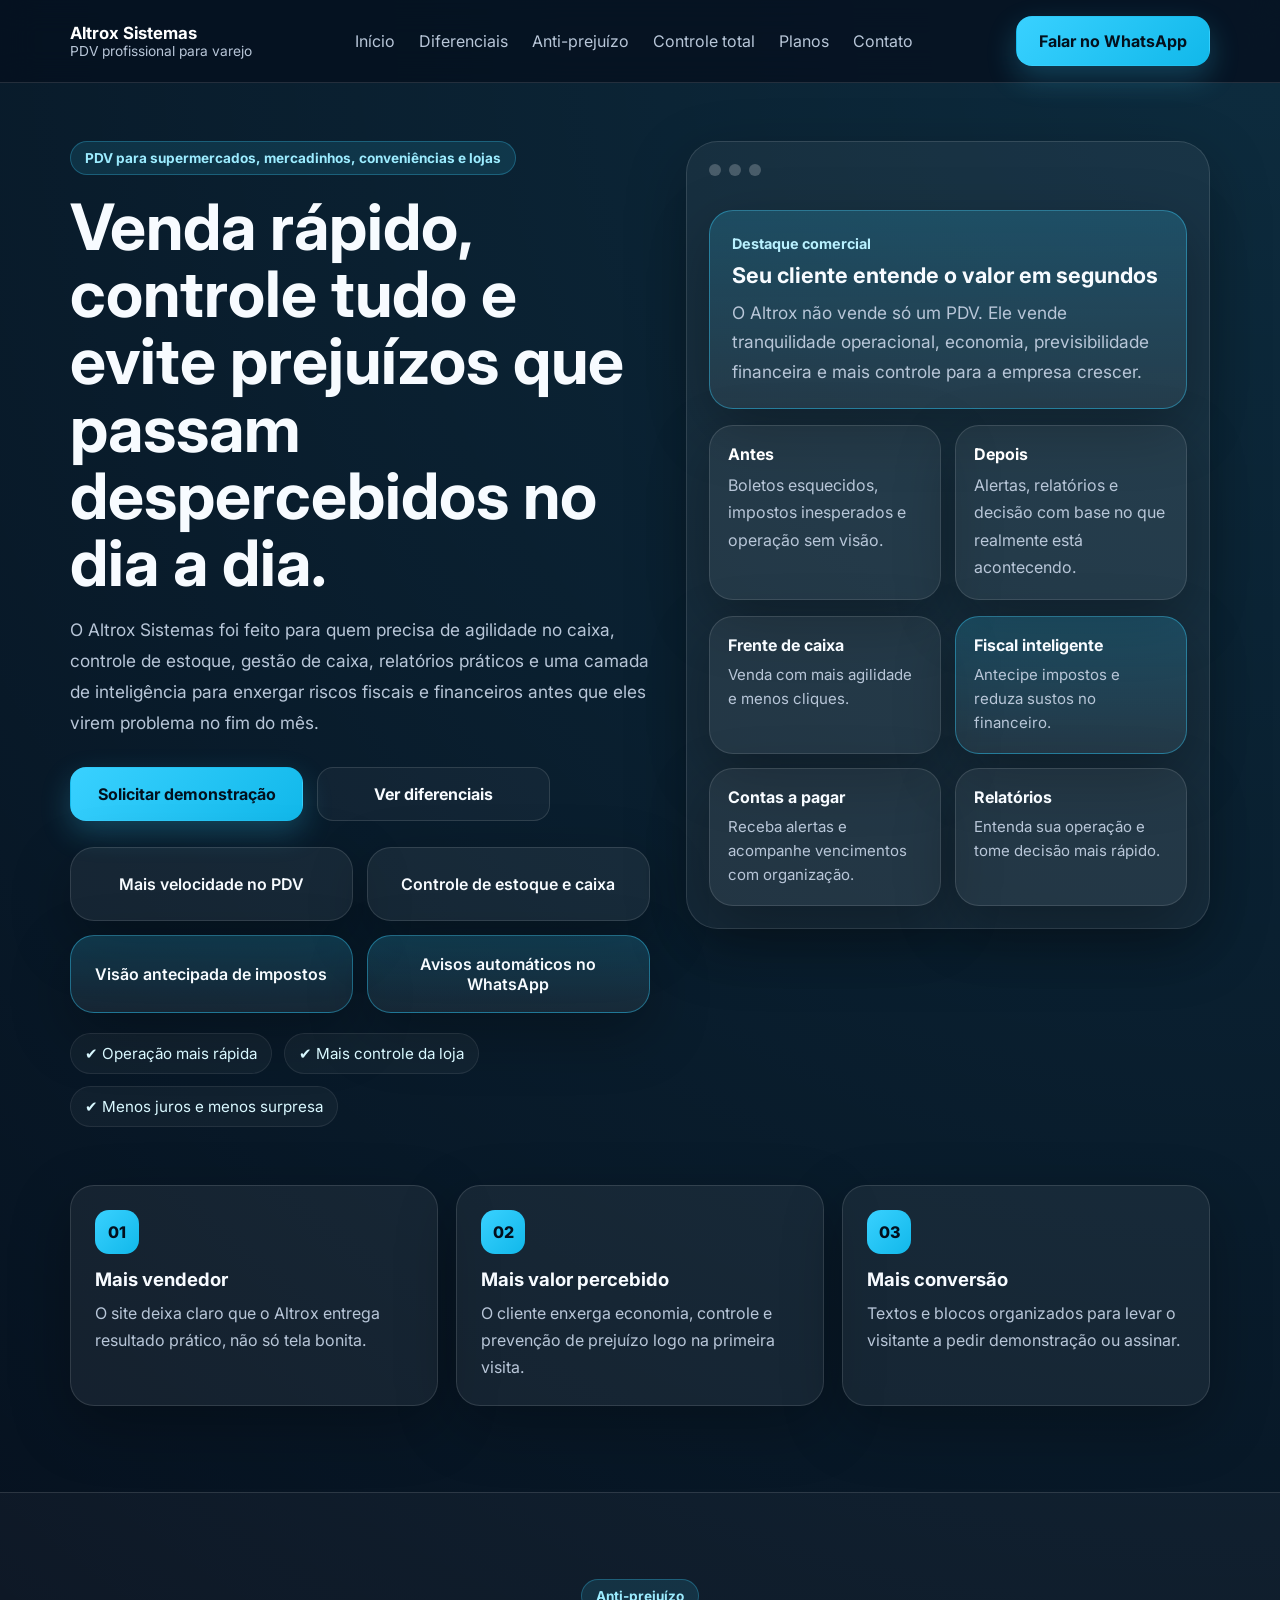
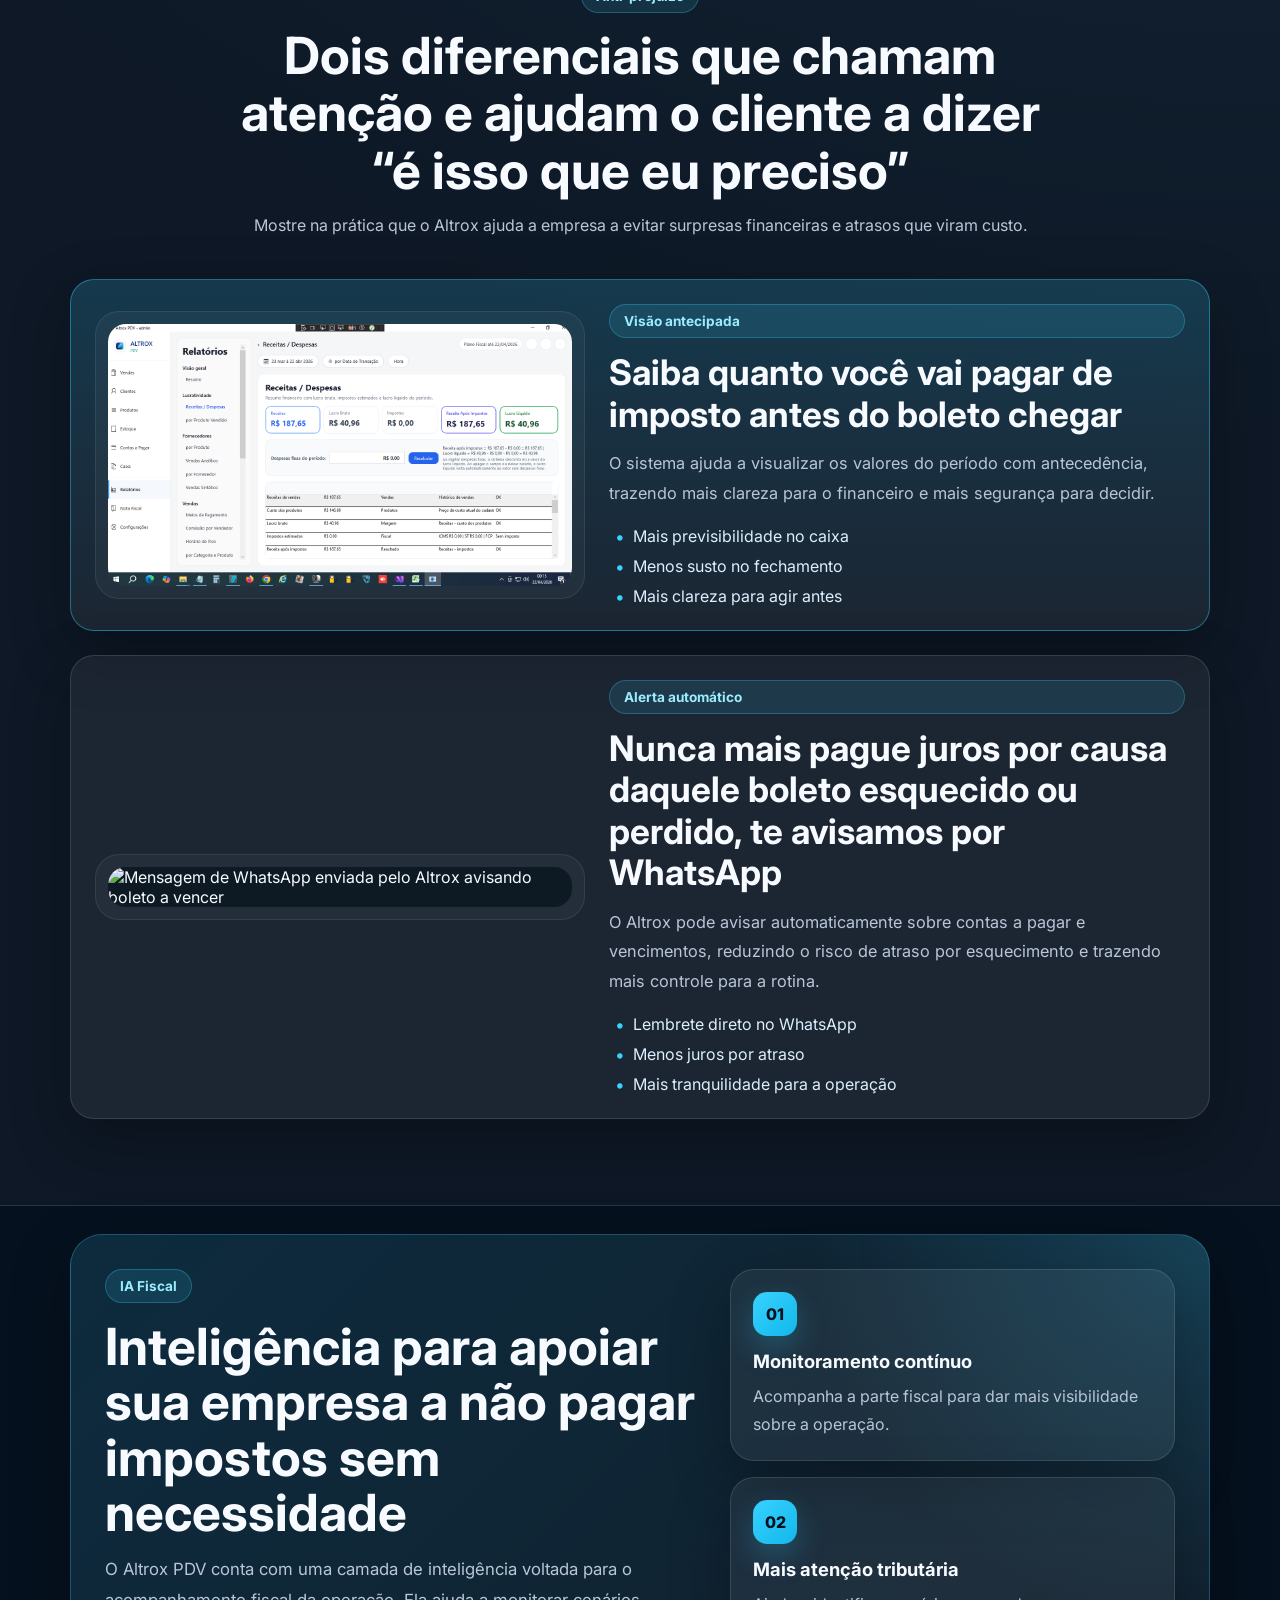
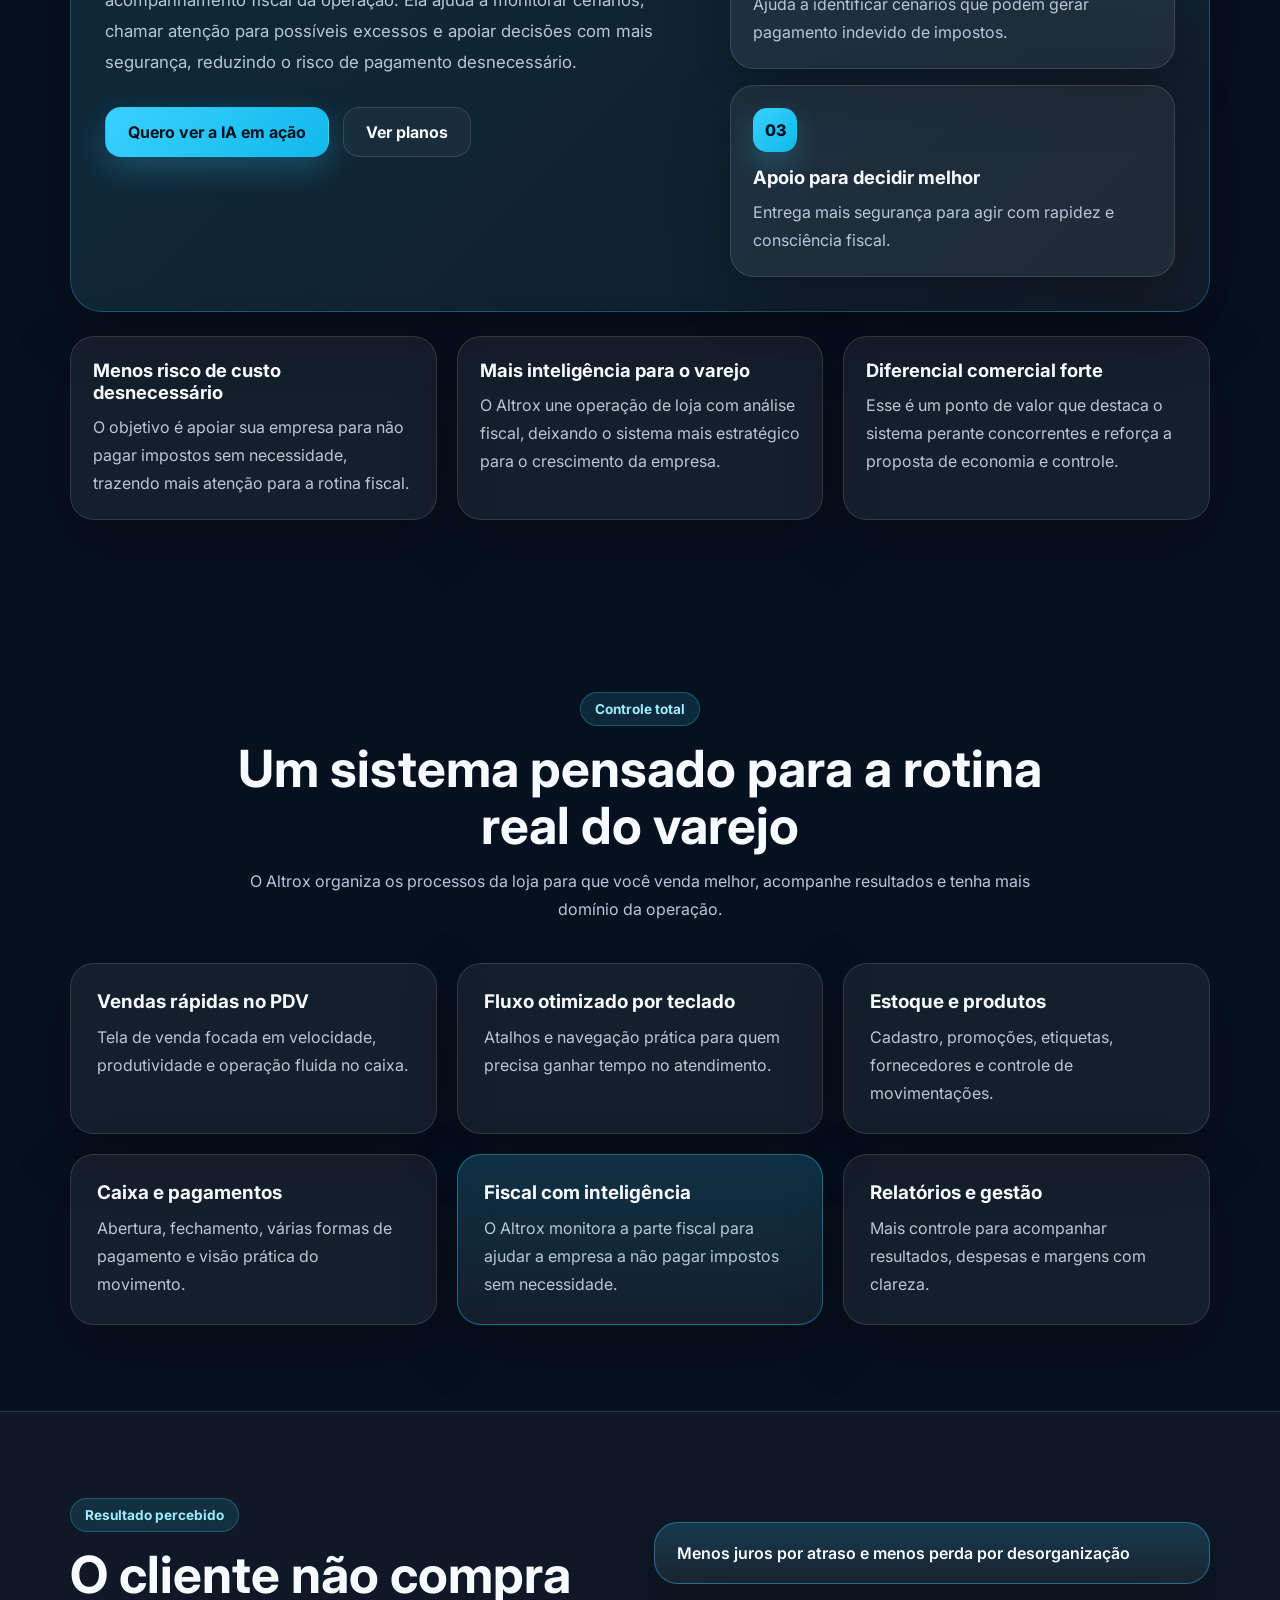
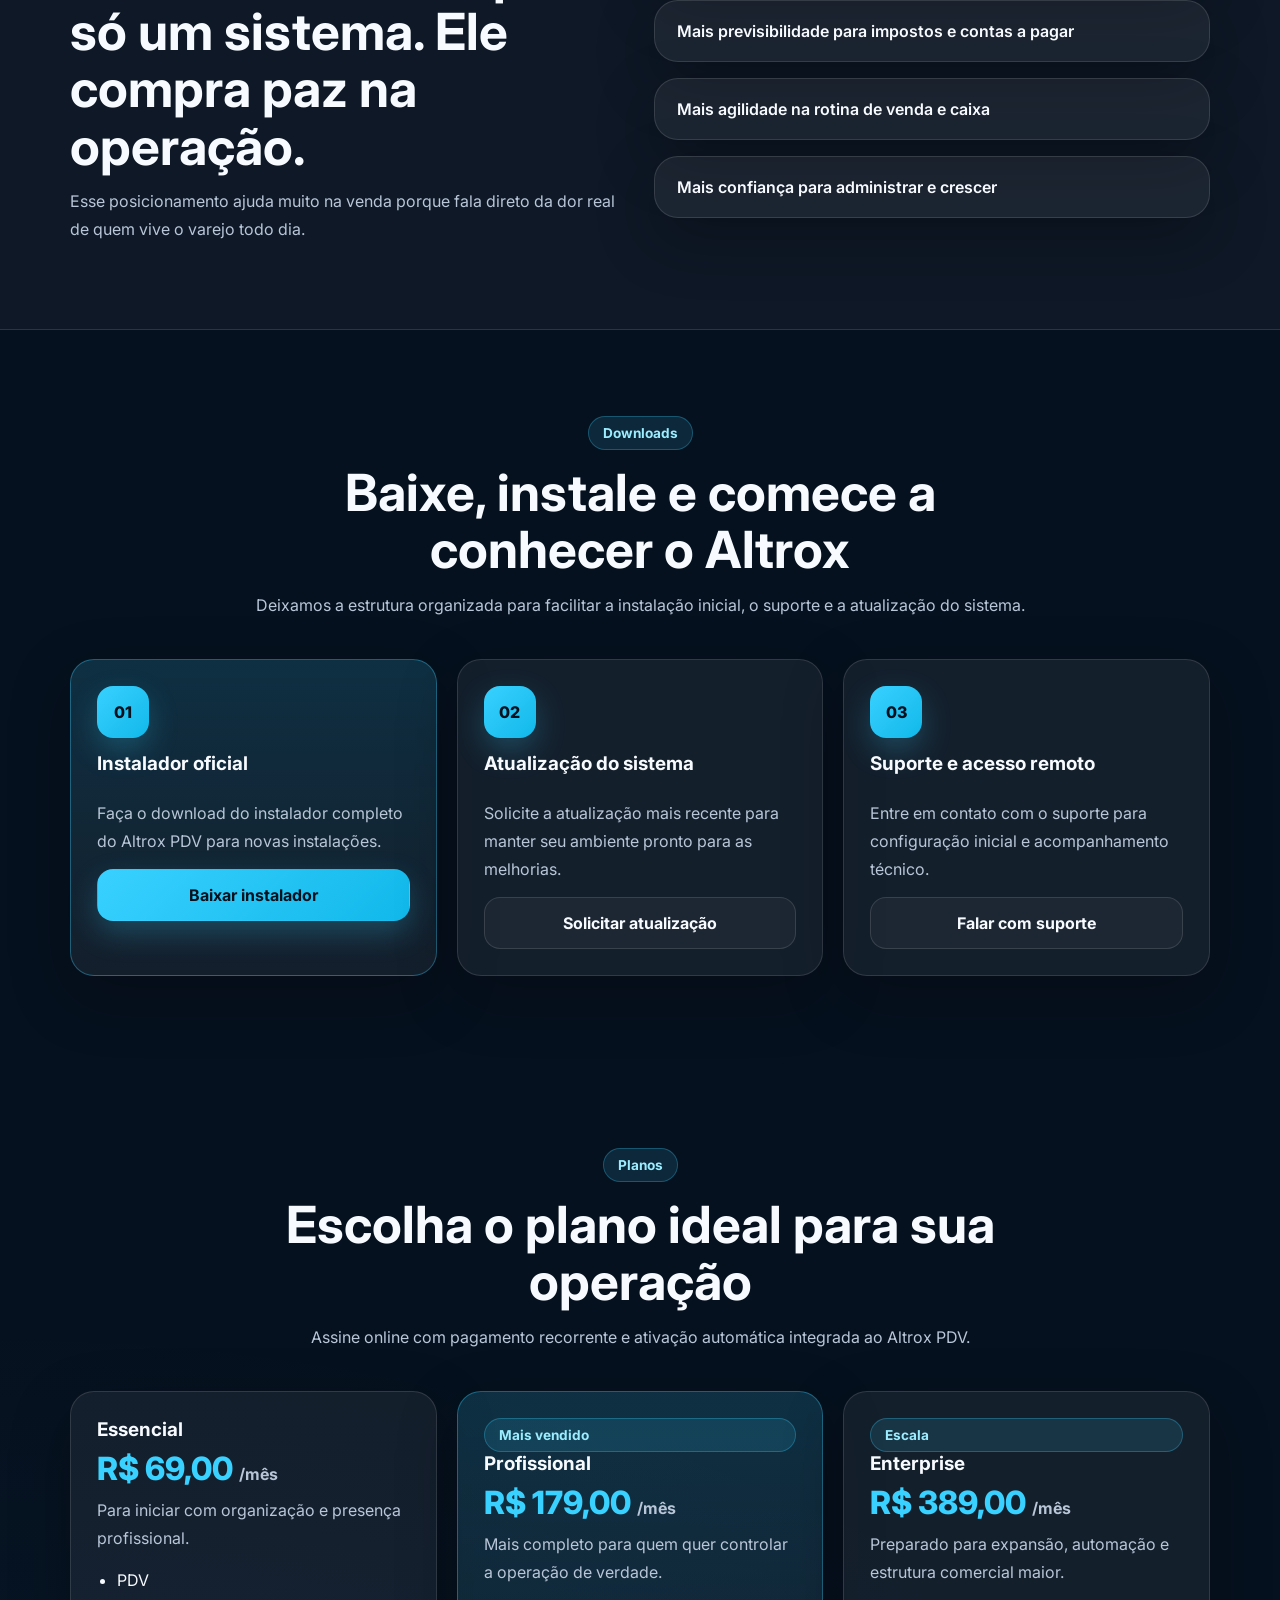
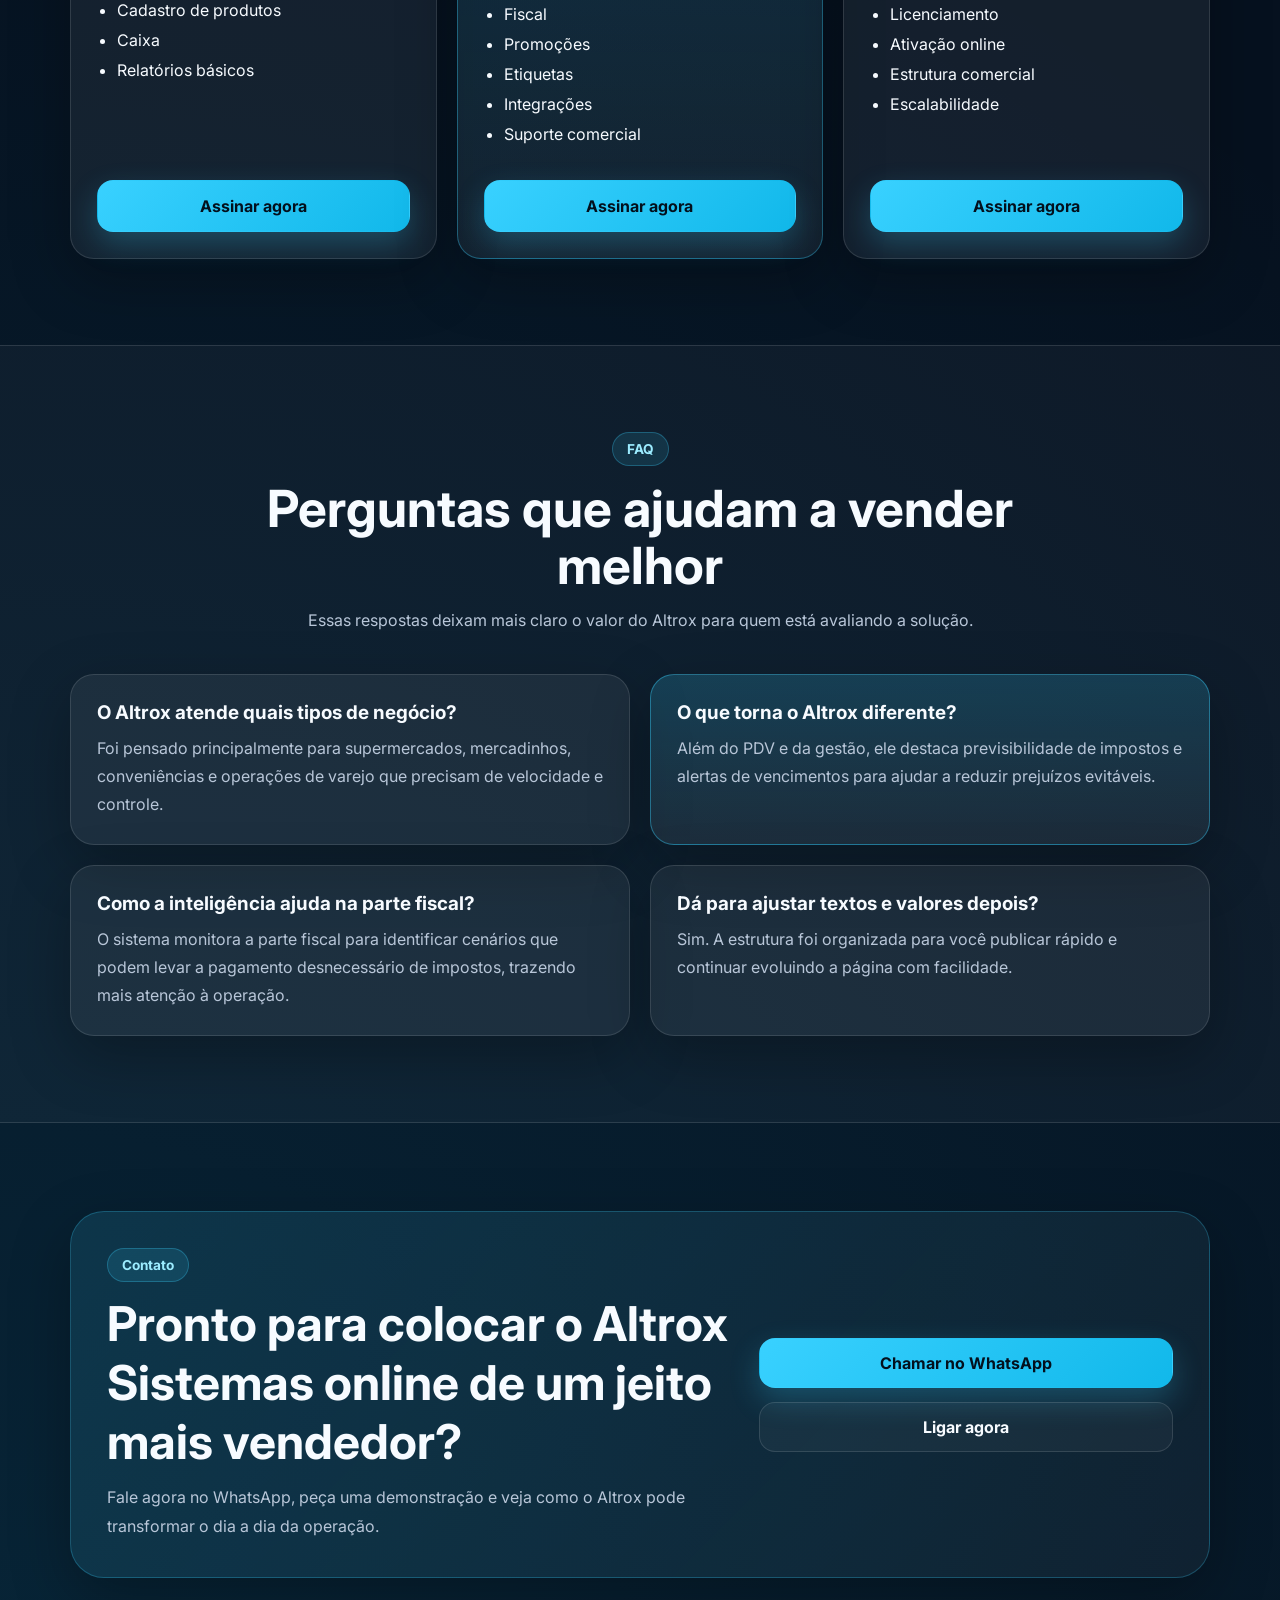
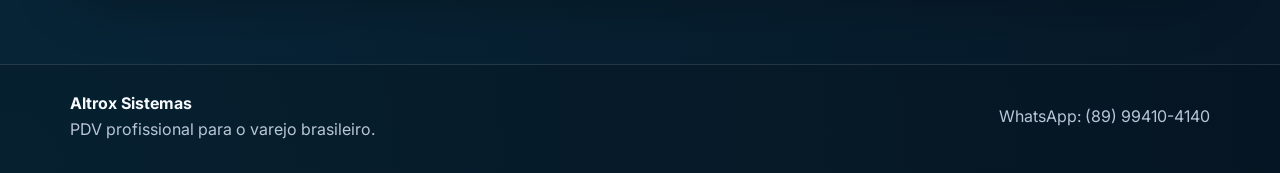
==== commit 1c8f525d: "Update index.html" ====
--- a/index.html
+++ b/index.html
@@ -150,7 +150,7 @@
         <div class="image-feature-grid">
           <article class="image-feature-card image-feature-card-highlight">
             <div class="image-frame">
-              <img src="whatsapp-boletos.jpeg" alt="Painel do Altrox mostrando relatório de receitas, despesas e impostos" />
+              <img src="relatorio-impostos.png" alt="Painel do Altrox mostrando relatório de receitas, despesas e impostos" />
             </div>
             <div class="image-feature-content">
               <span class="section-tag">Visão antecipada</span>
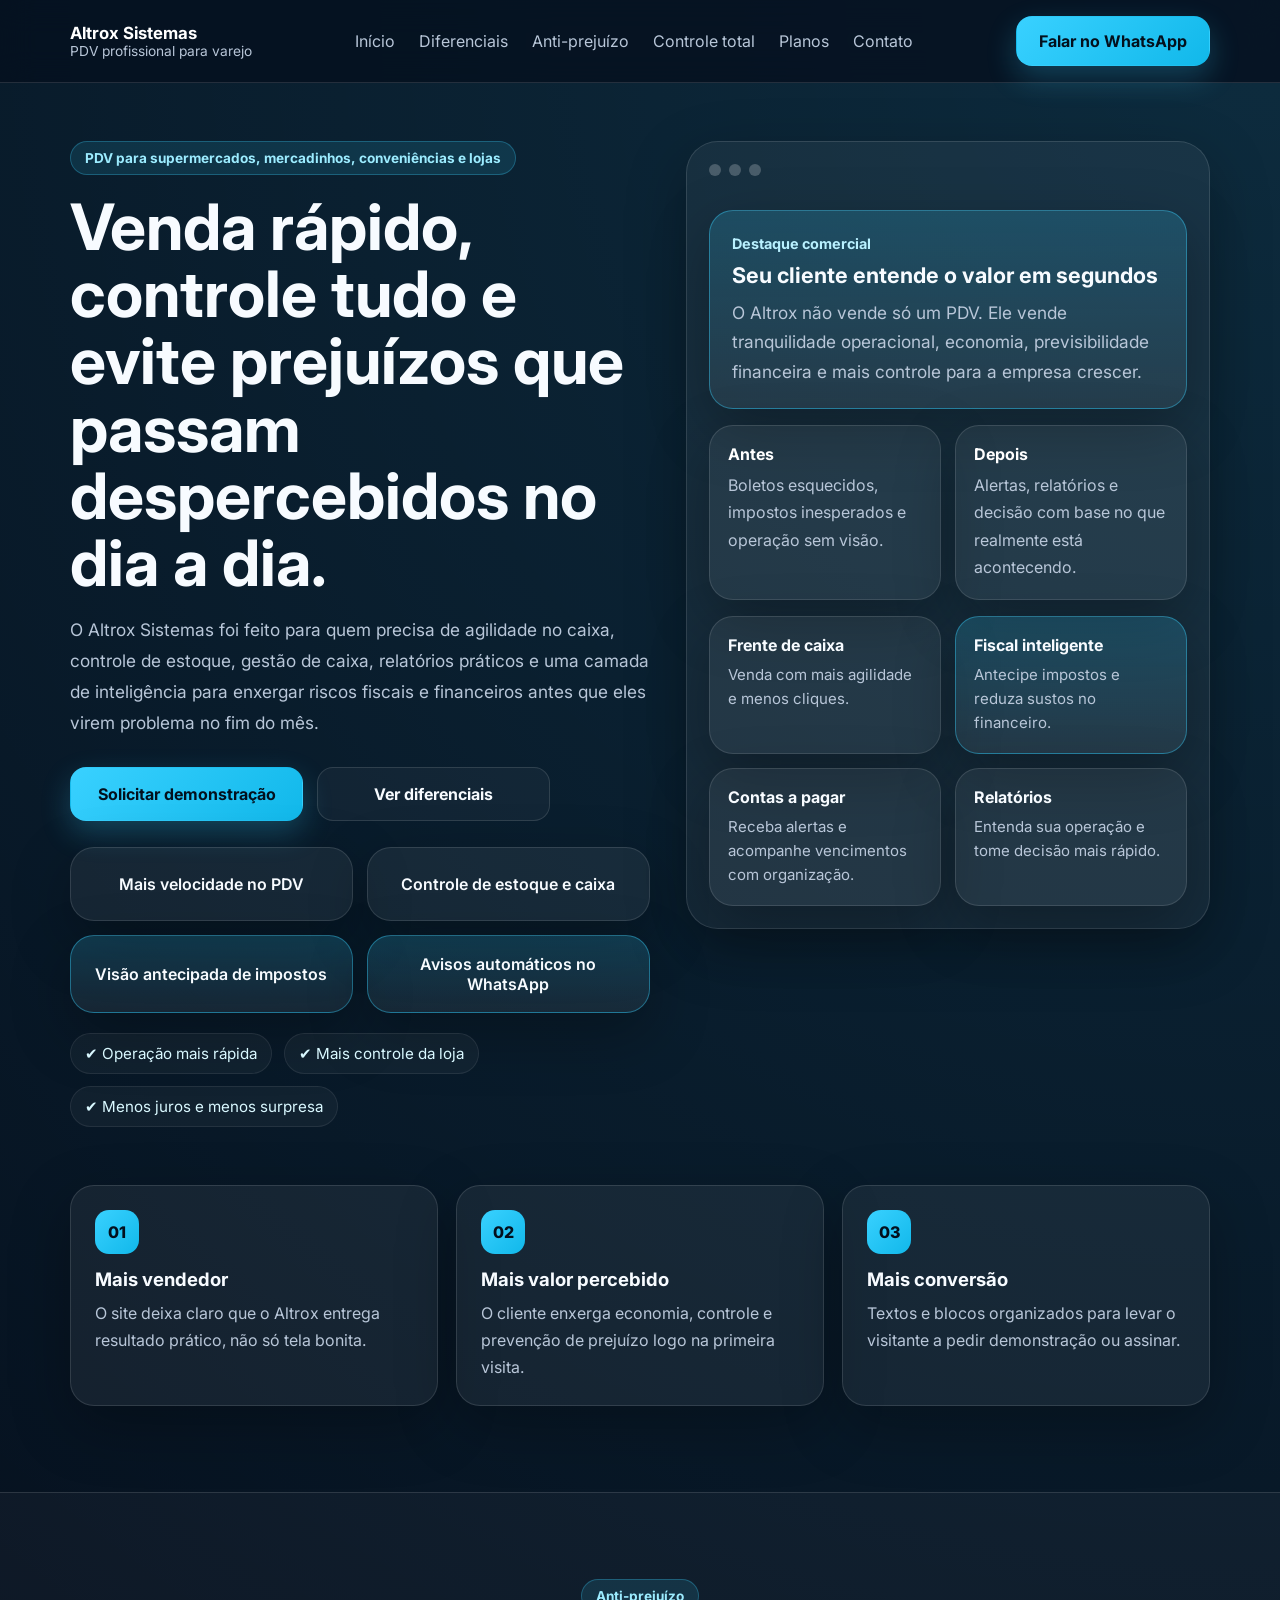
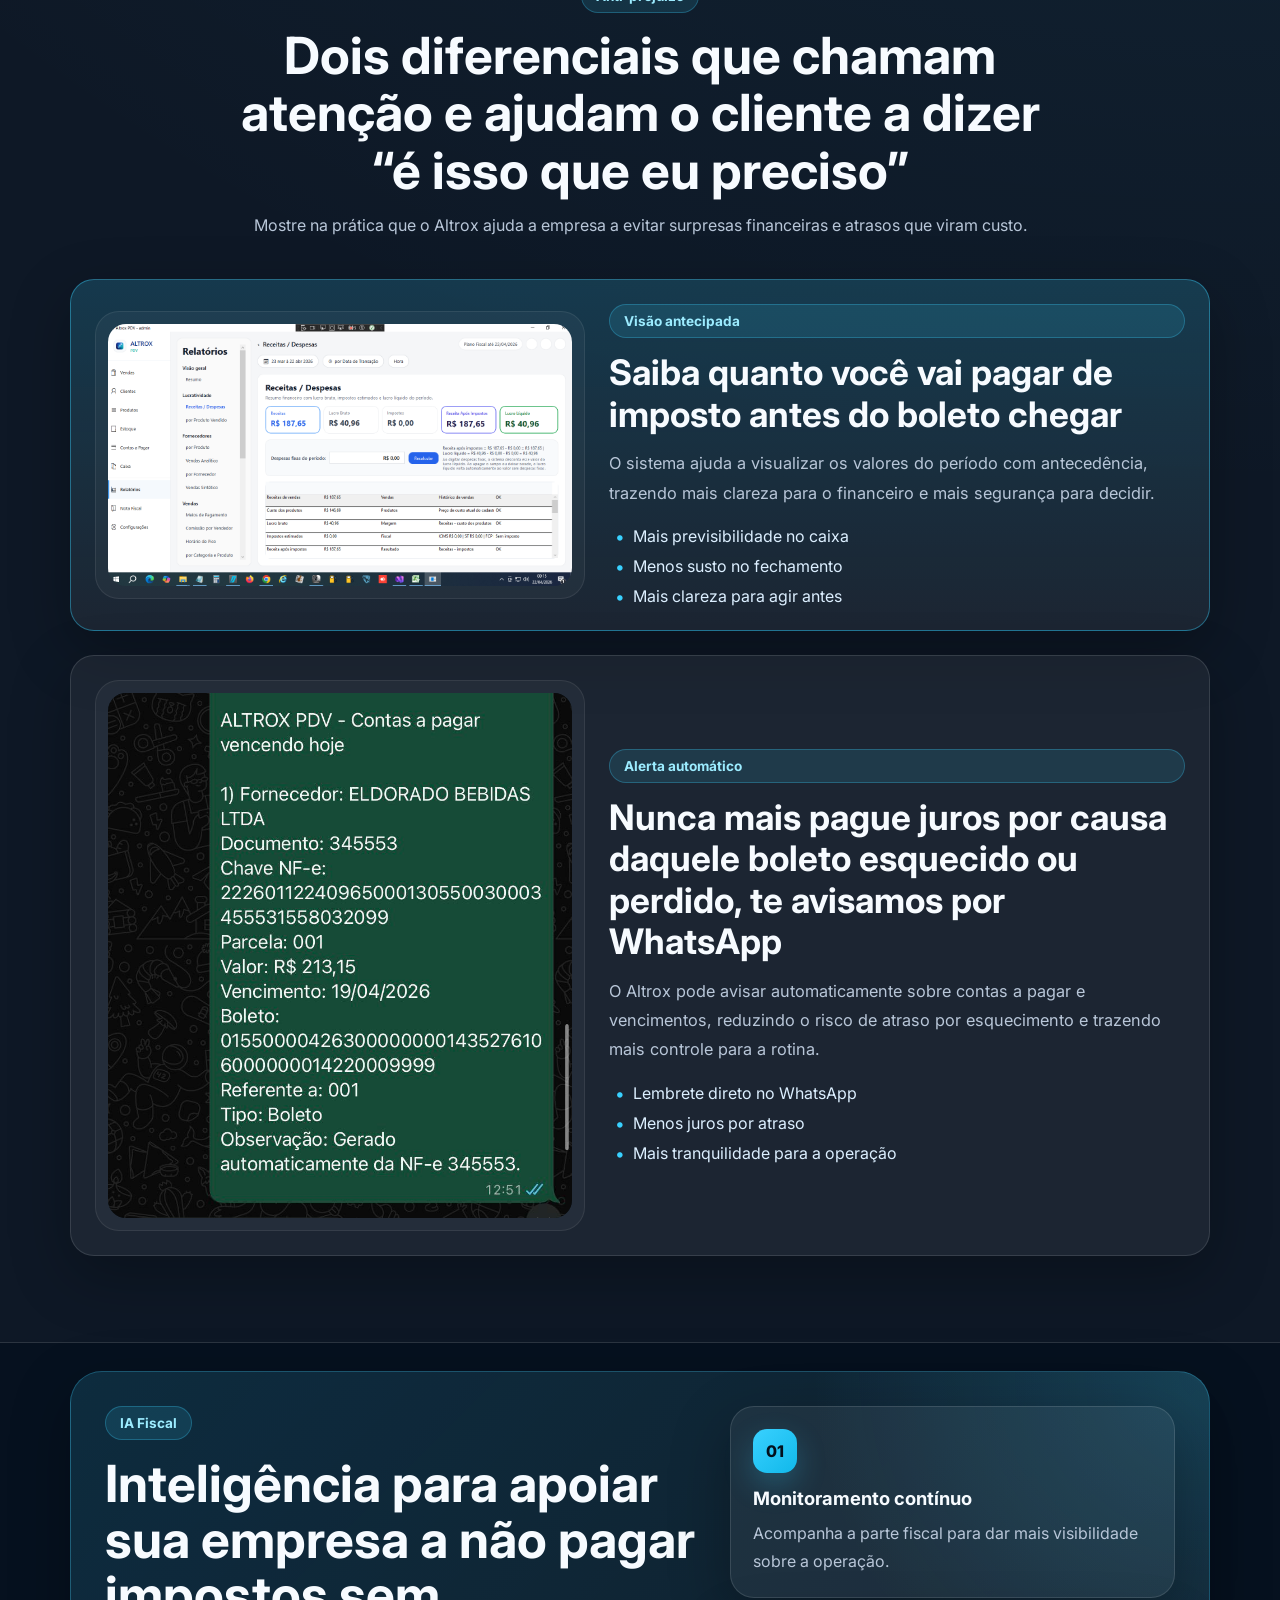
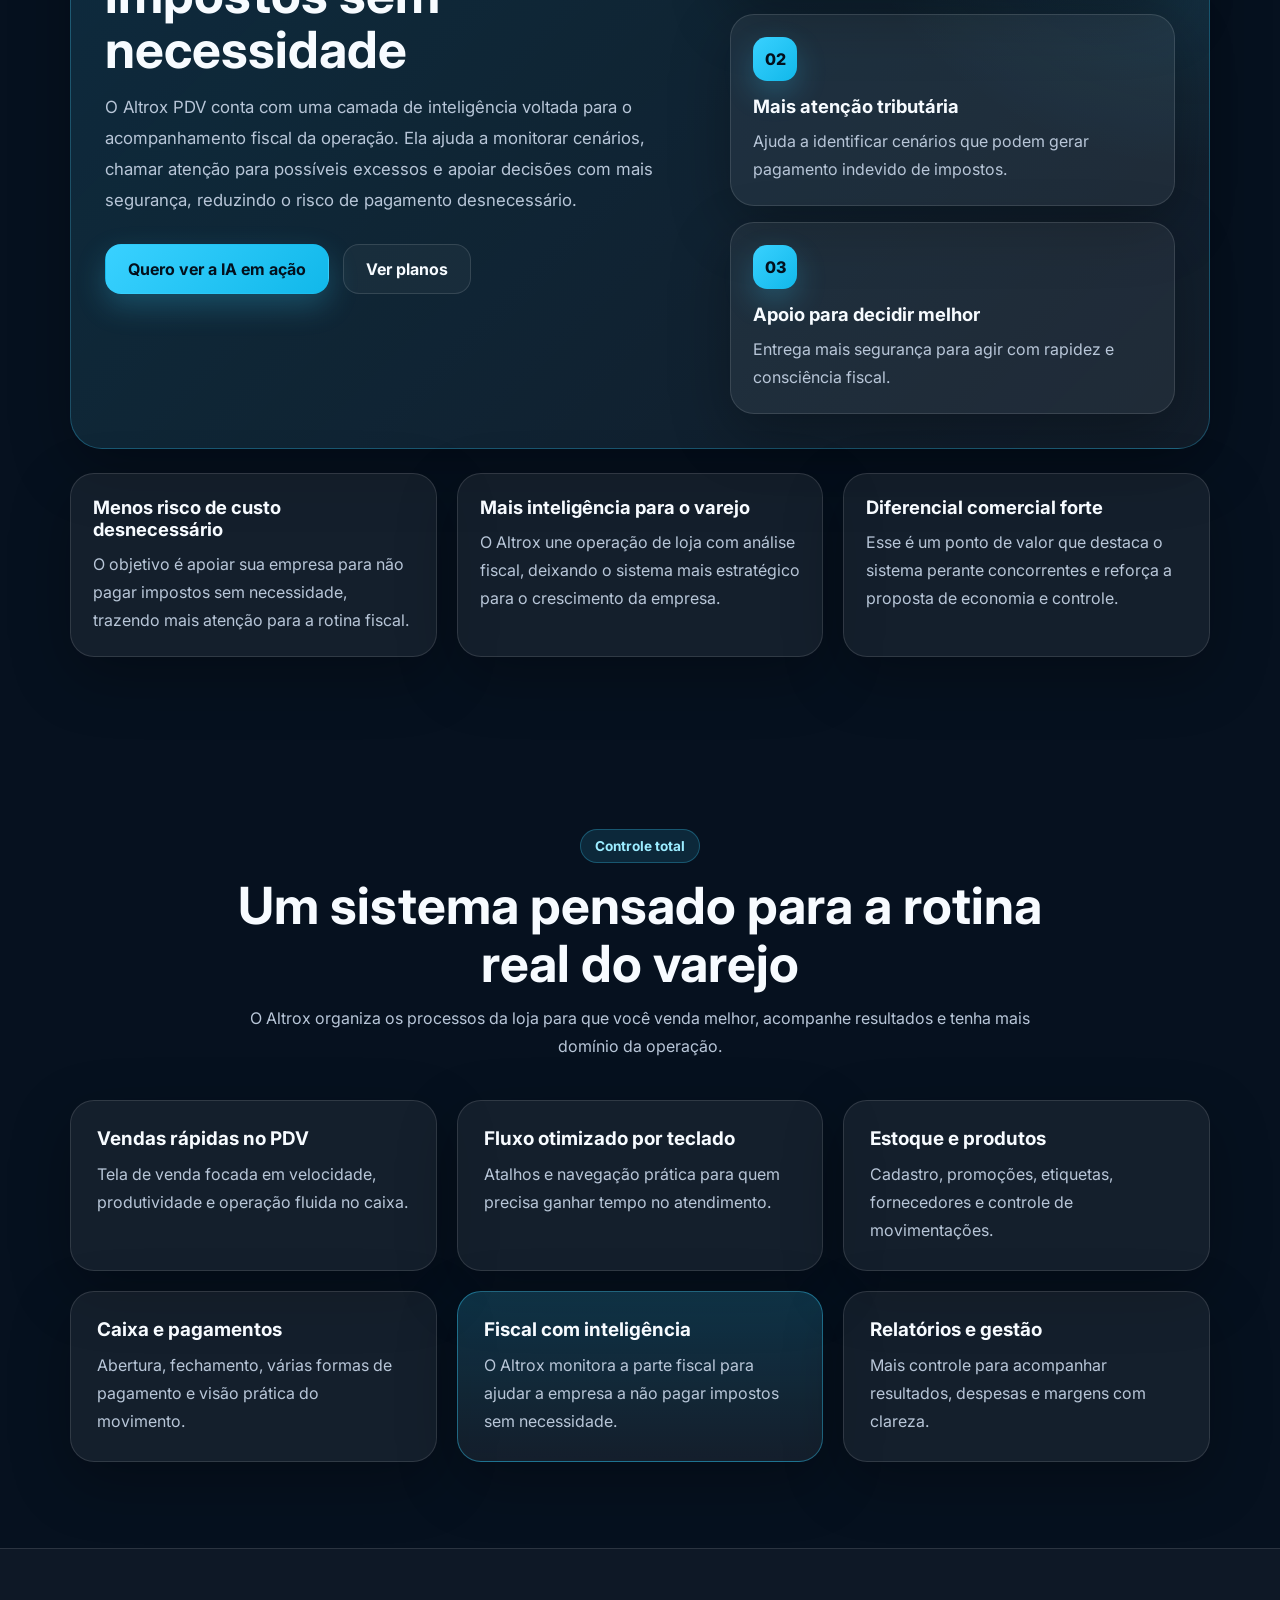
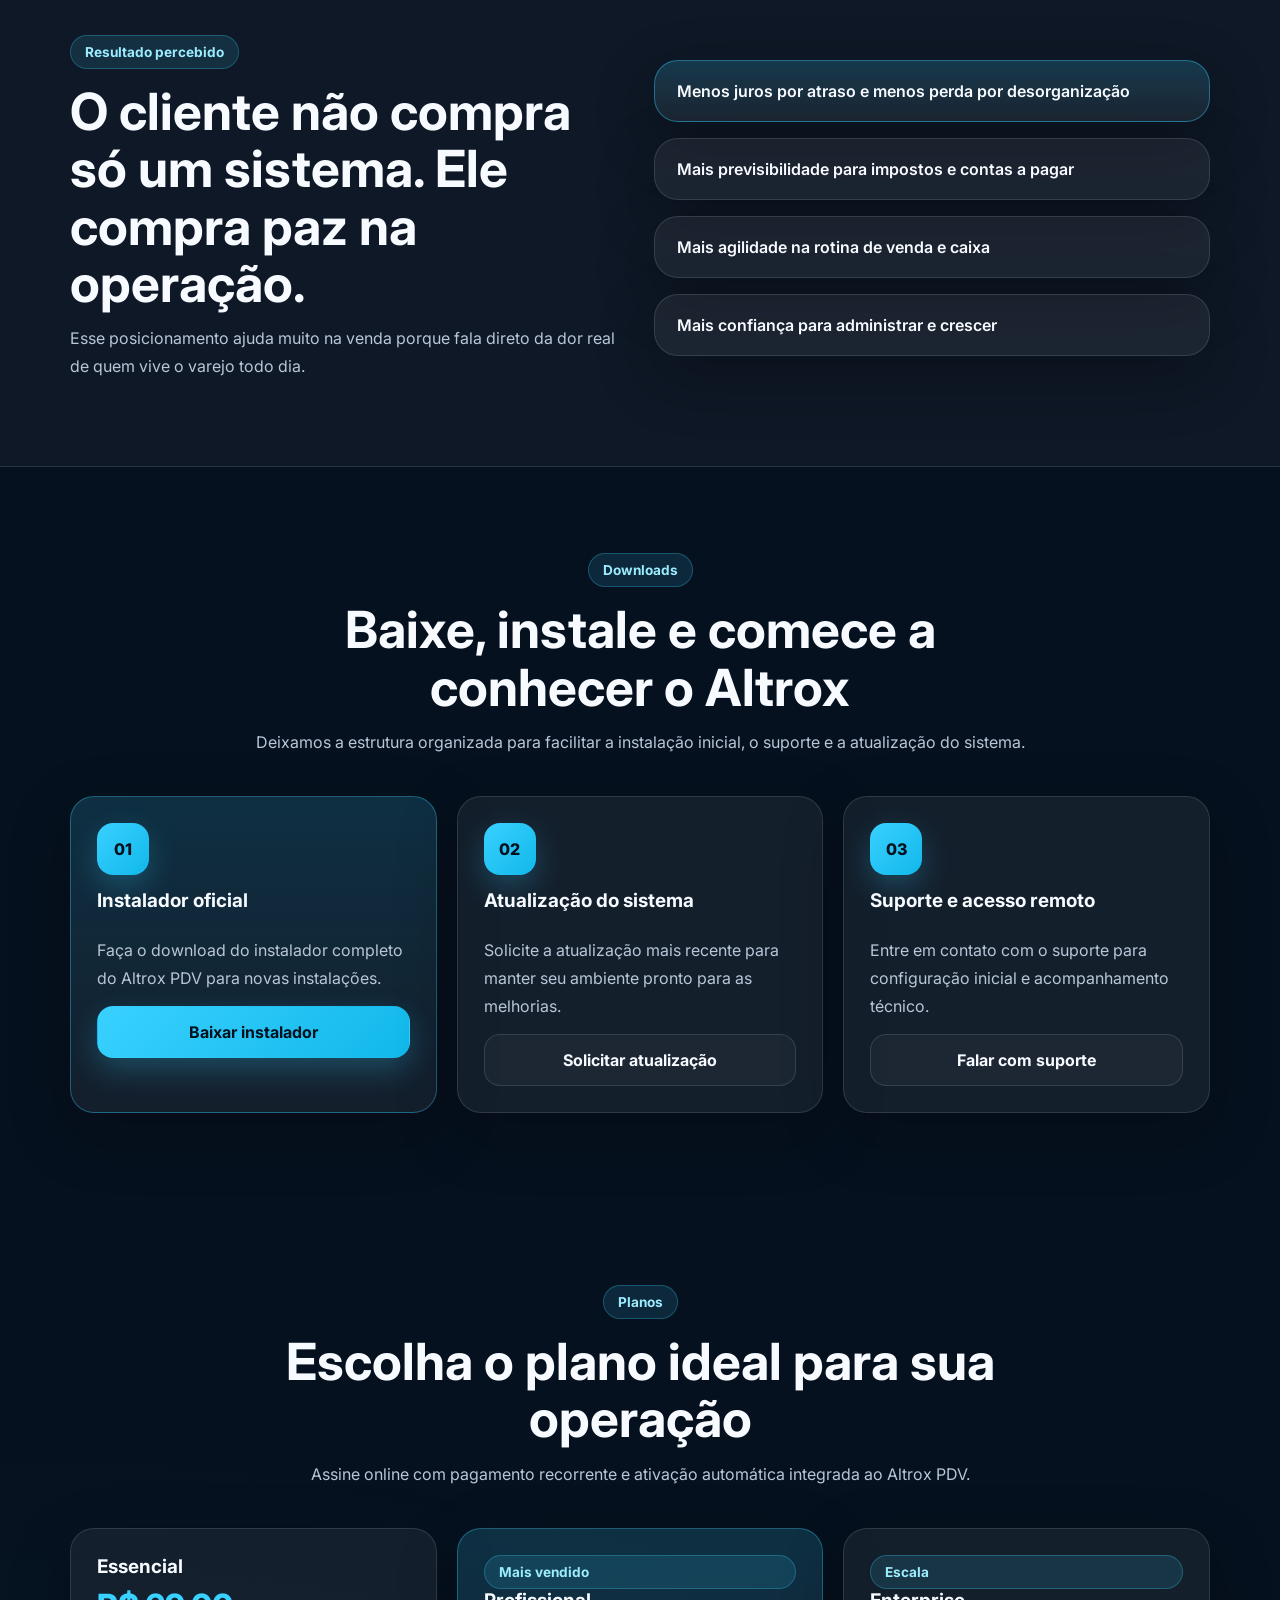
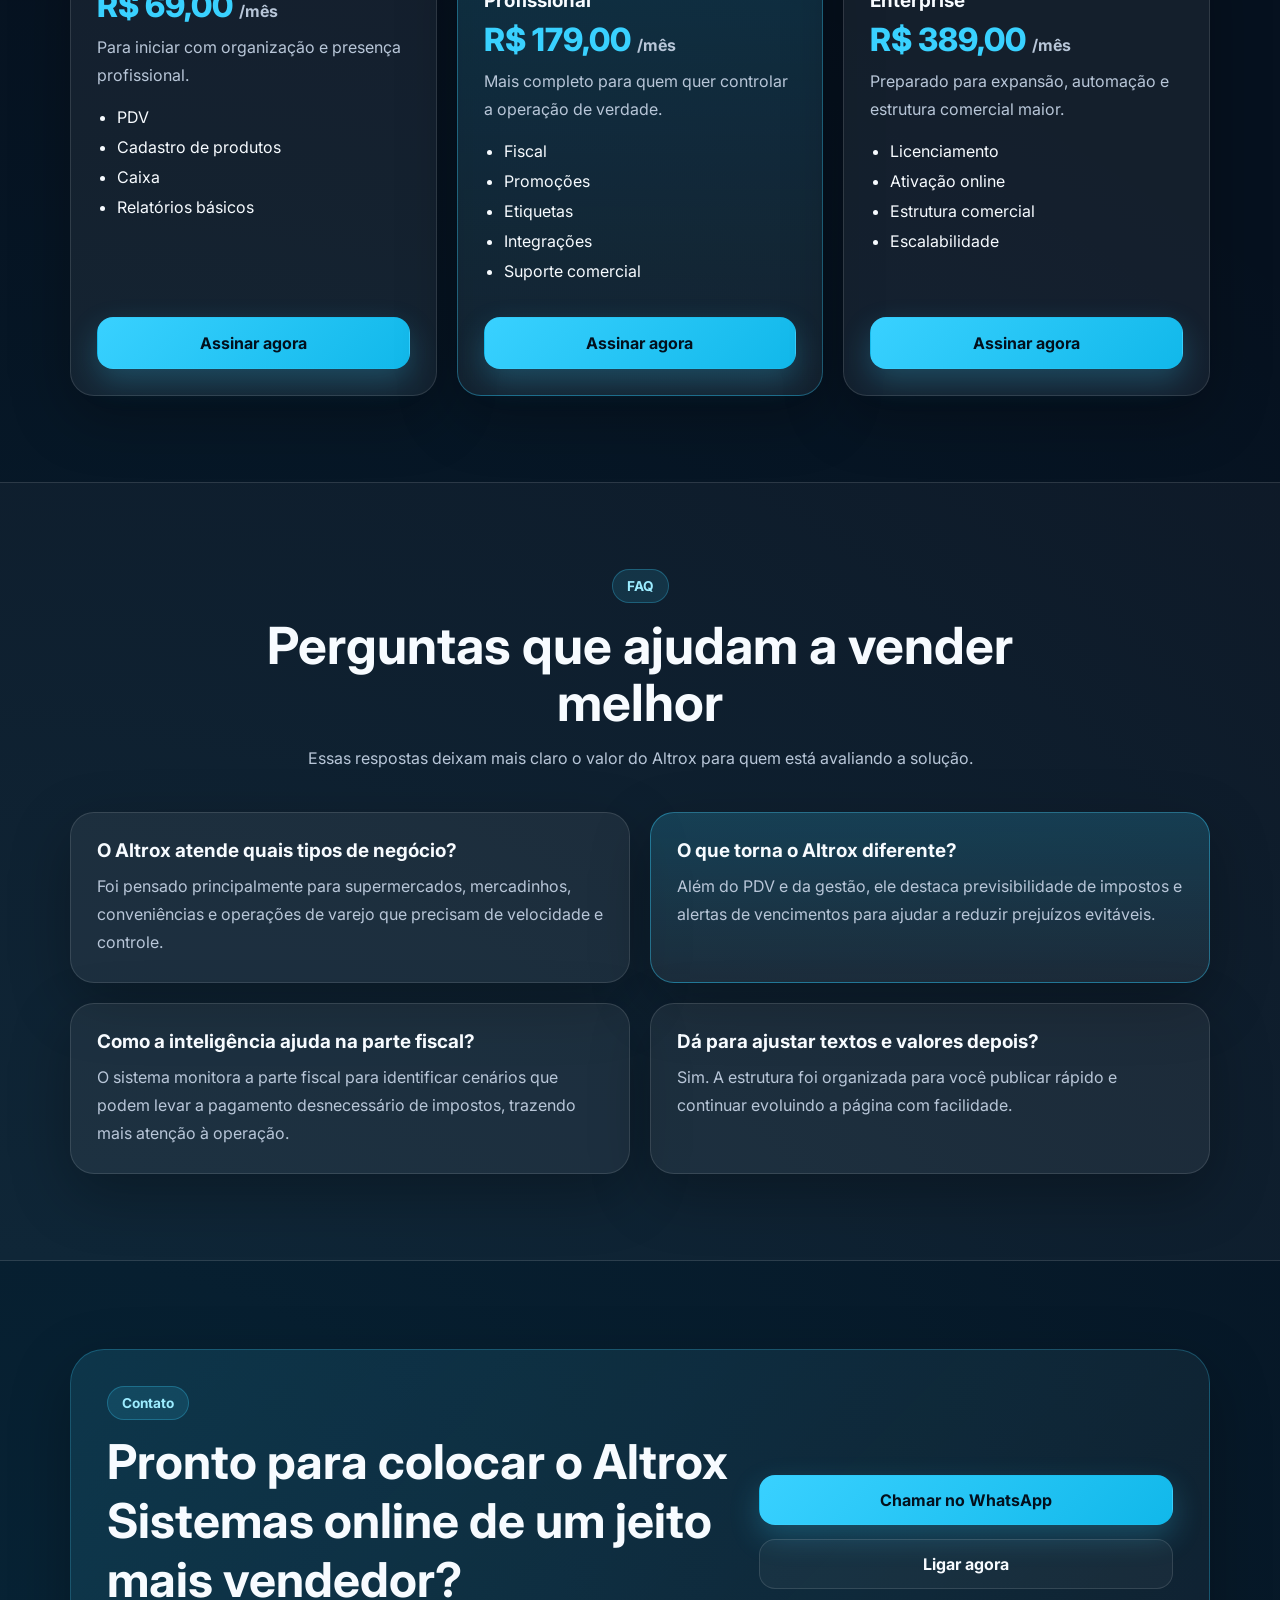
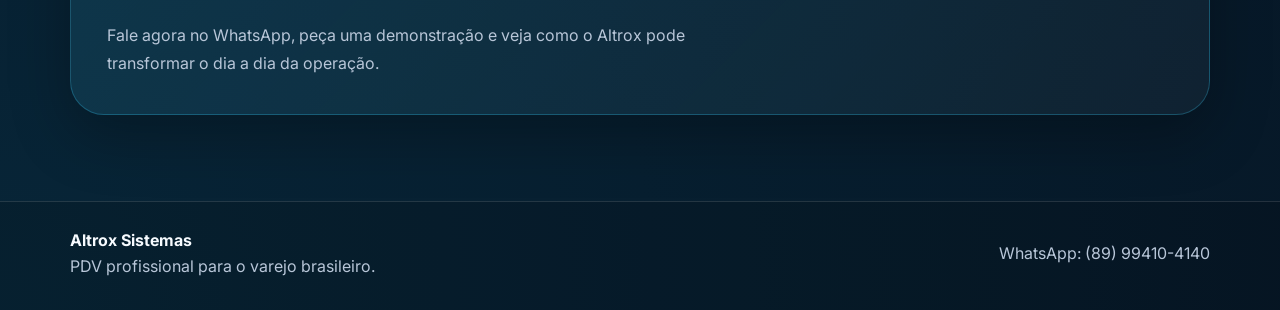
==== commit 2f30ef2b: "Update index.html" ====
--- a/index.html
+++ b/index.html
@@ -169,7 +169,7 @@
 
           <article class="image-feature-card">
             <div class="image-frame whatsapp-frame">
-              <img src="images/whatsapp-boletos.jpeg" alt="Mensagem de WhatsApp enviada pelo Altrox avisando boleto a vencer" />
+              <img src="whatsapp-boletos.jpeg" alt="Mensagem de WhatsApp enviada pelo Altrox avisando boleto a vencer" />
             </div>
             <div class="image-feature-content">
               <span class="section-tag">Alerta automático</span>
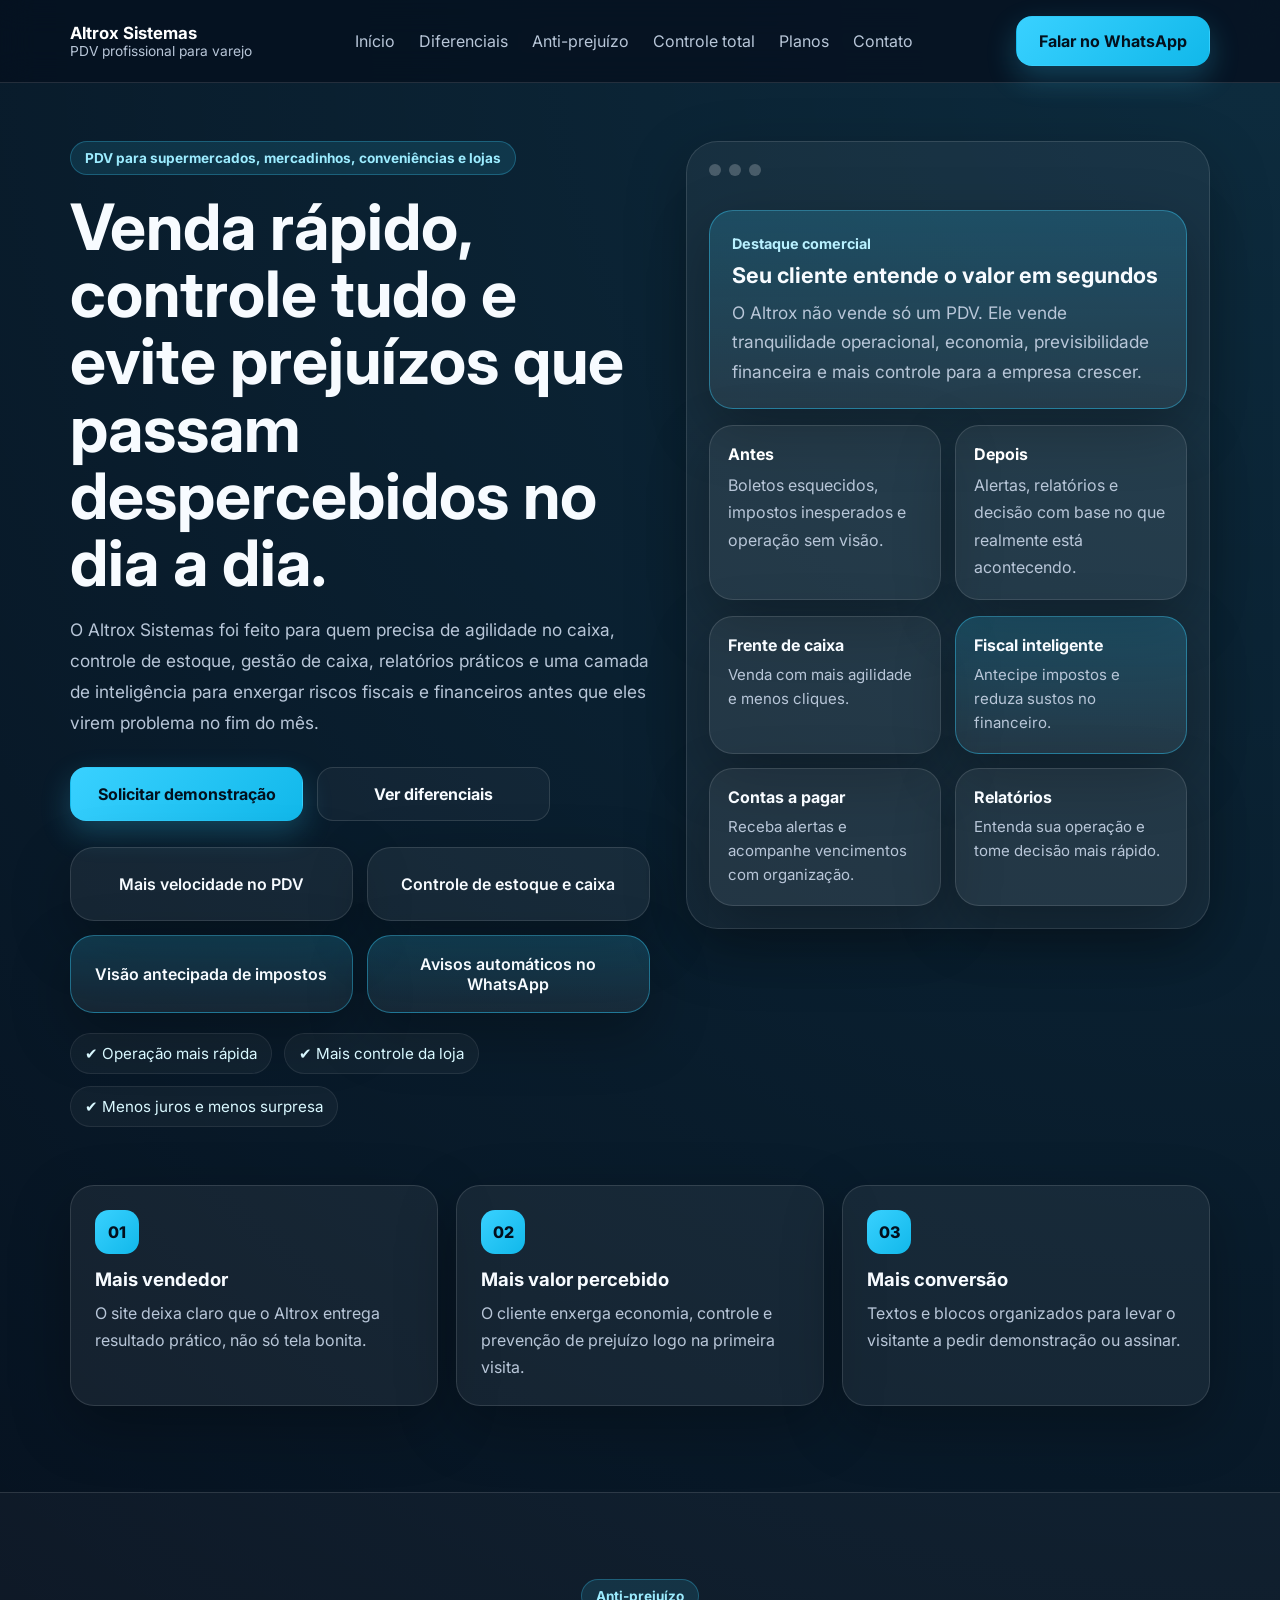
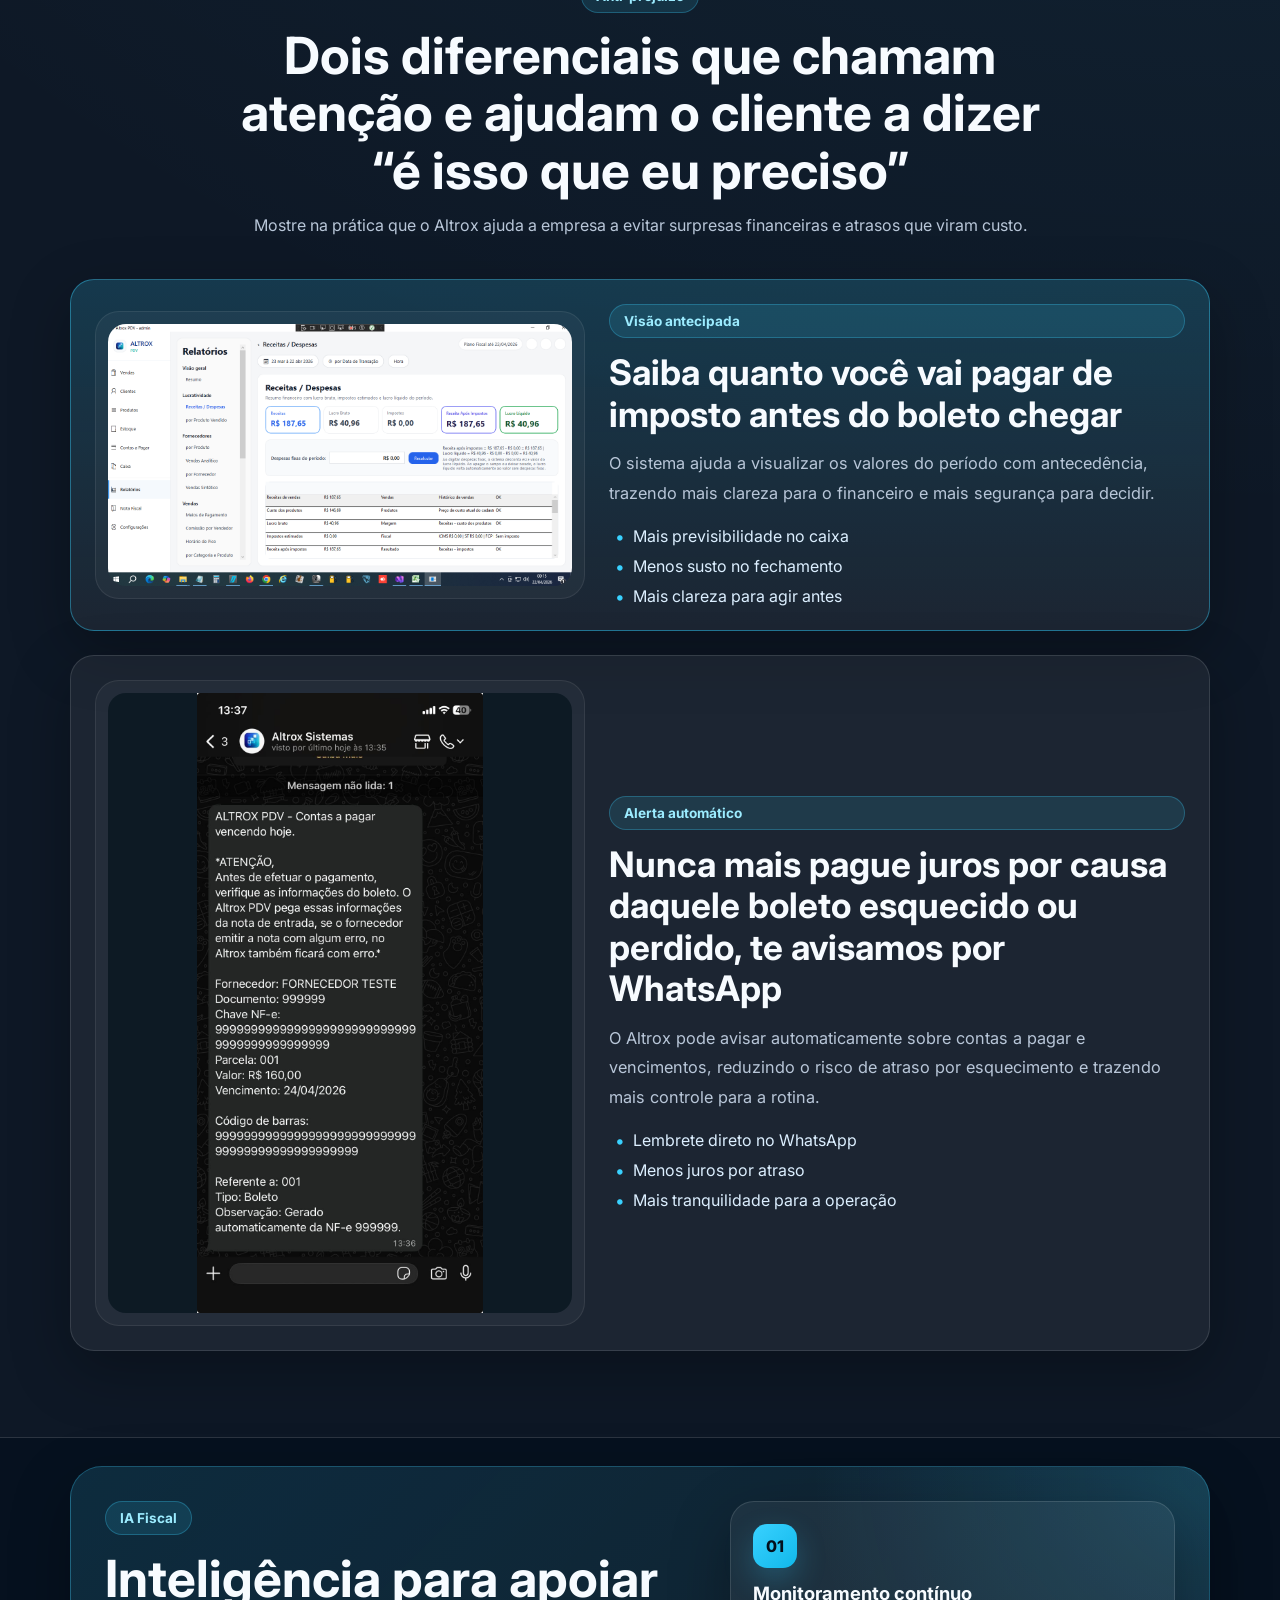
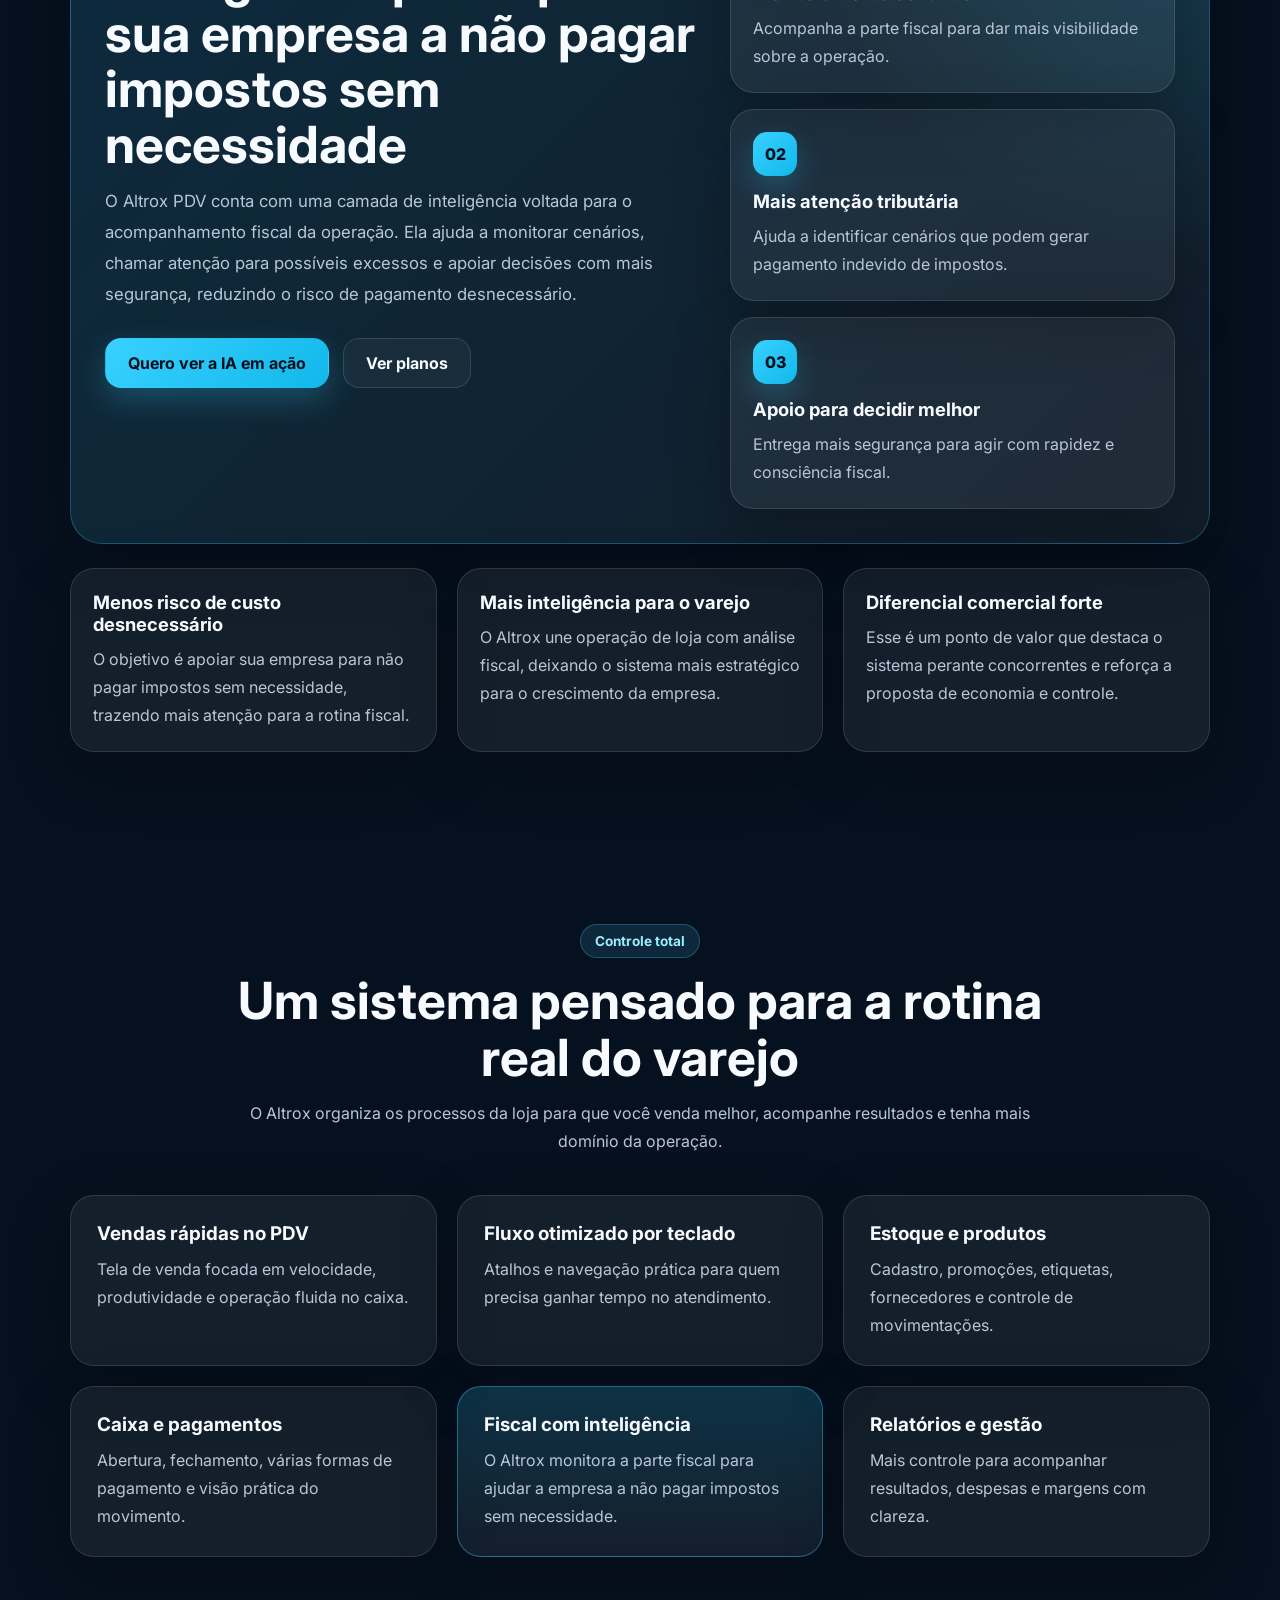
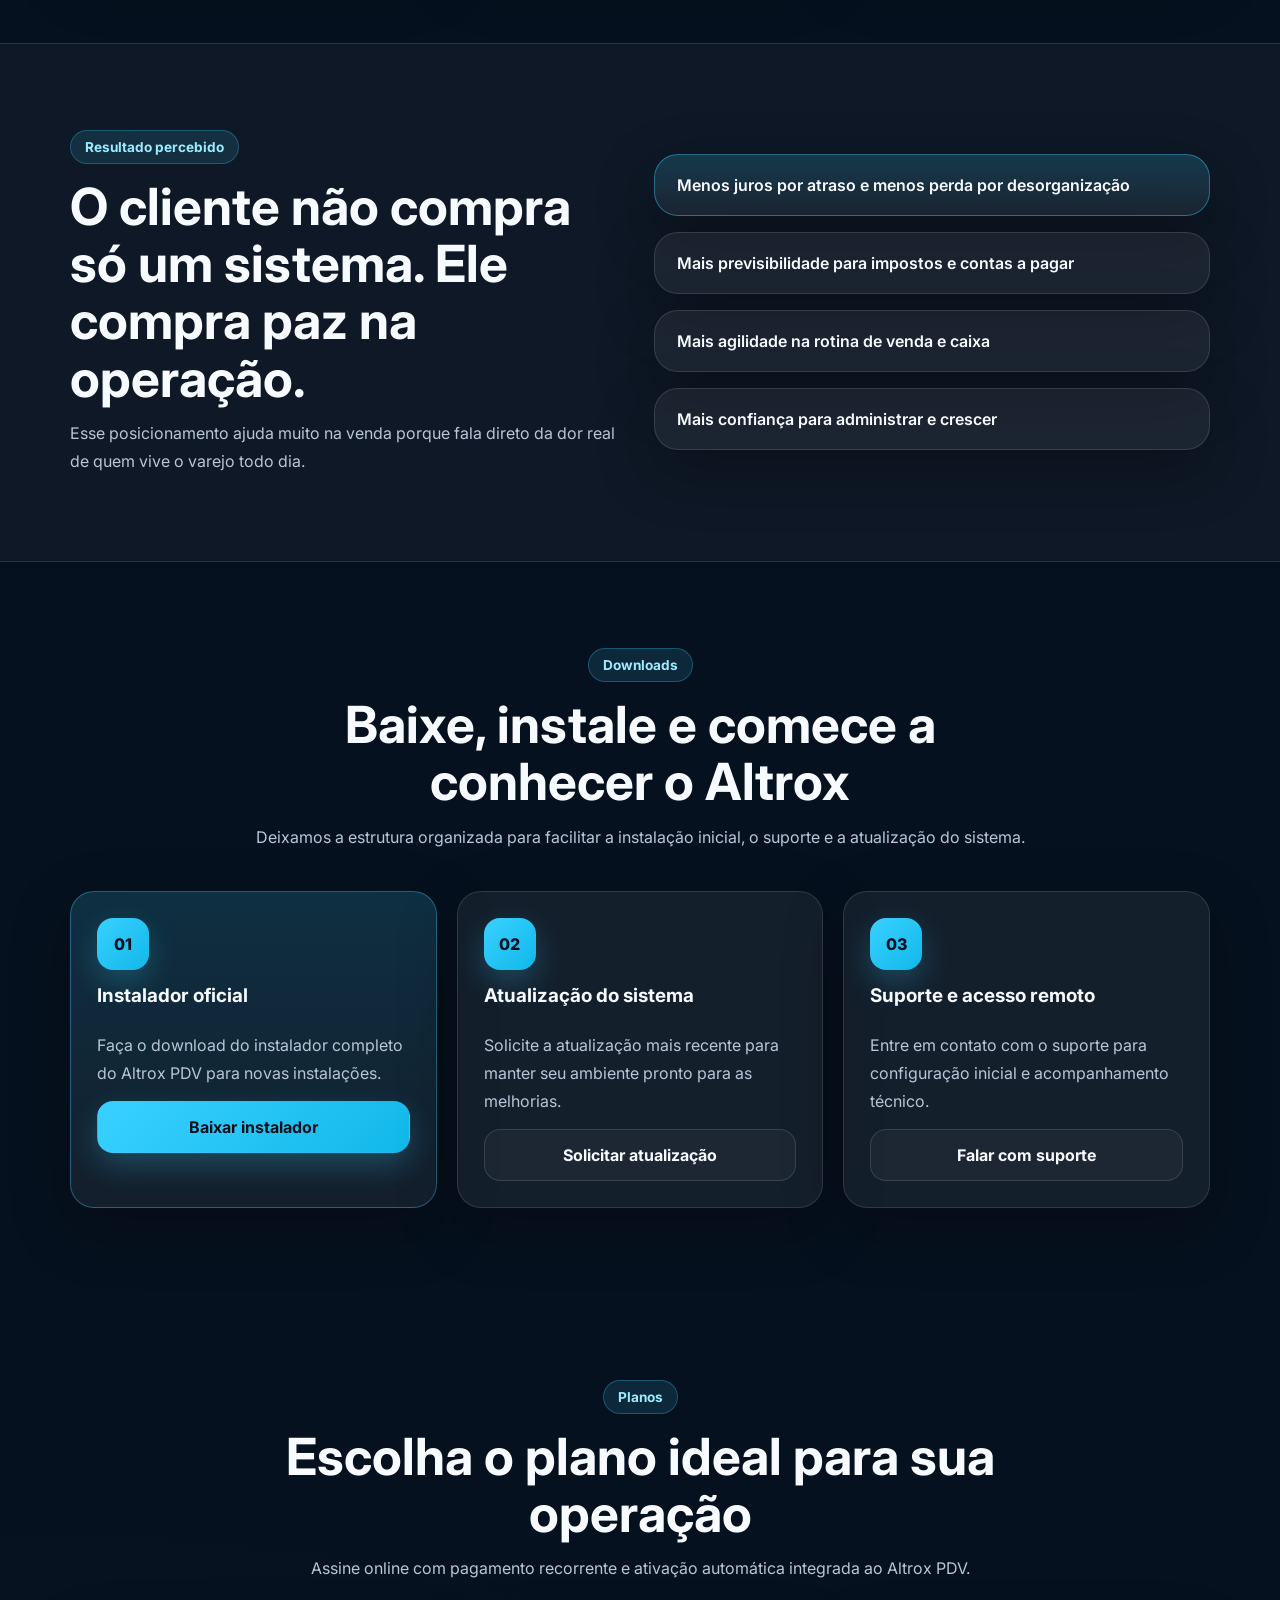
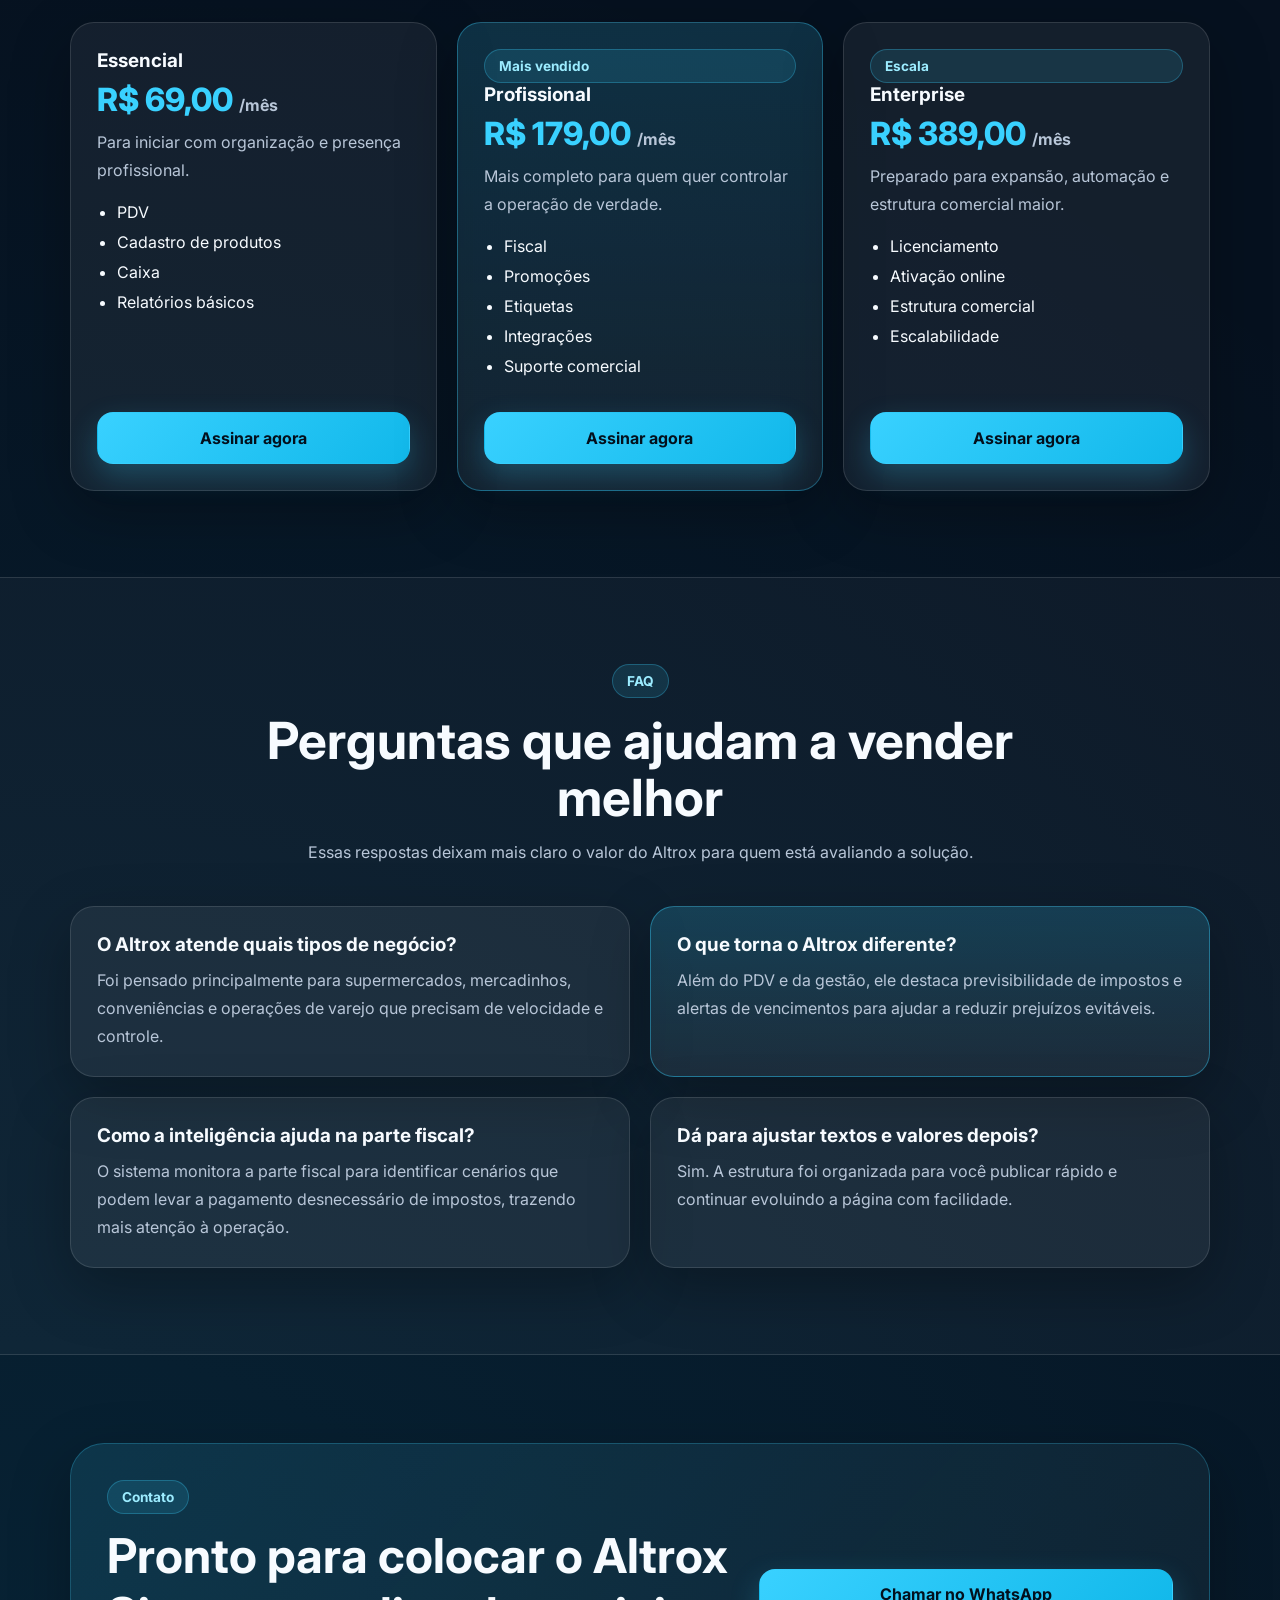
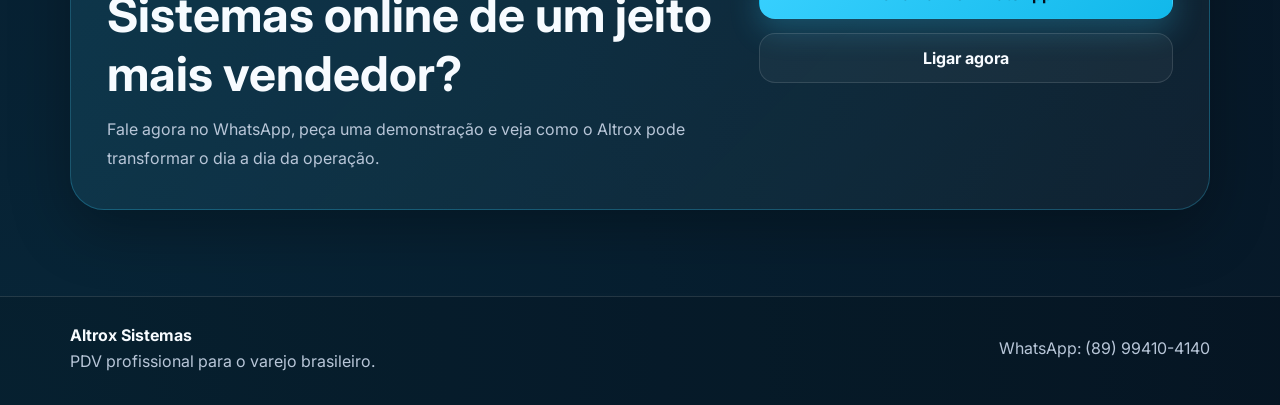
==== commit 510b8b03: "Update index.html" ====
--- a/index.html
+++ b/index.html
@@ -310,7 +310,7 @@
             <div class="download-icon">01</div>
             <h3>Instalador oficial</h3>
             <p>Faça o download do instalador completo do Altrox PDV para novas instalações.</p>
-            <a class="btn btn-primary btn-plan" href="https://downloads.altroxpdv.com.br/AltroxPDV-Setup-1.0.0.exe" rel="noopener noreferrer">Baixar instalador</a>
+            <a class="btn btn-primary btn-plan" href="https://downloads.altroxpdv.com.br/latest.exe" rel="noopener noreferrer">Baixar instalador</a>
           </article>
 
           <article class="download-card">
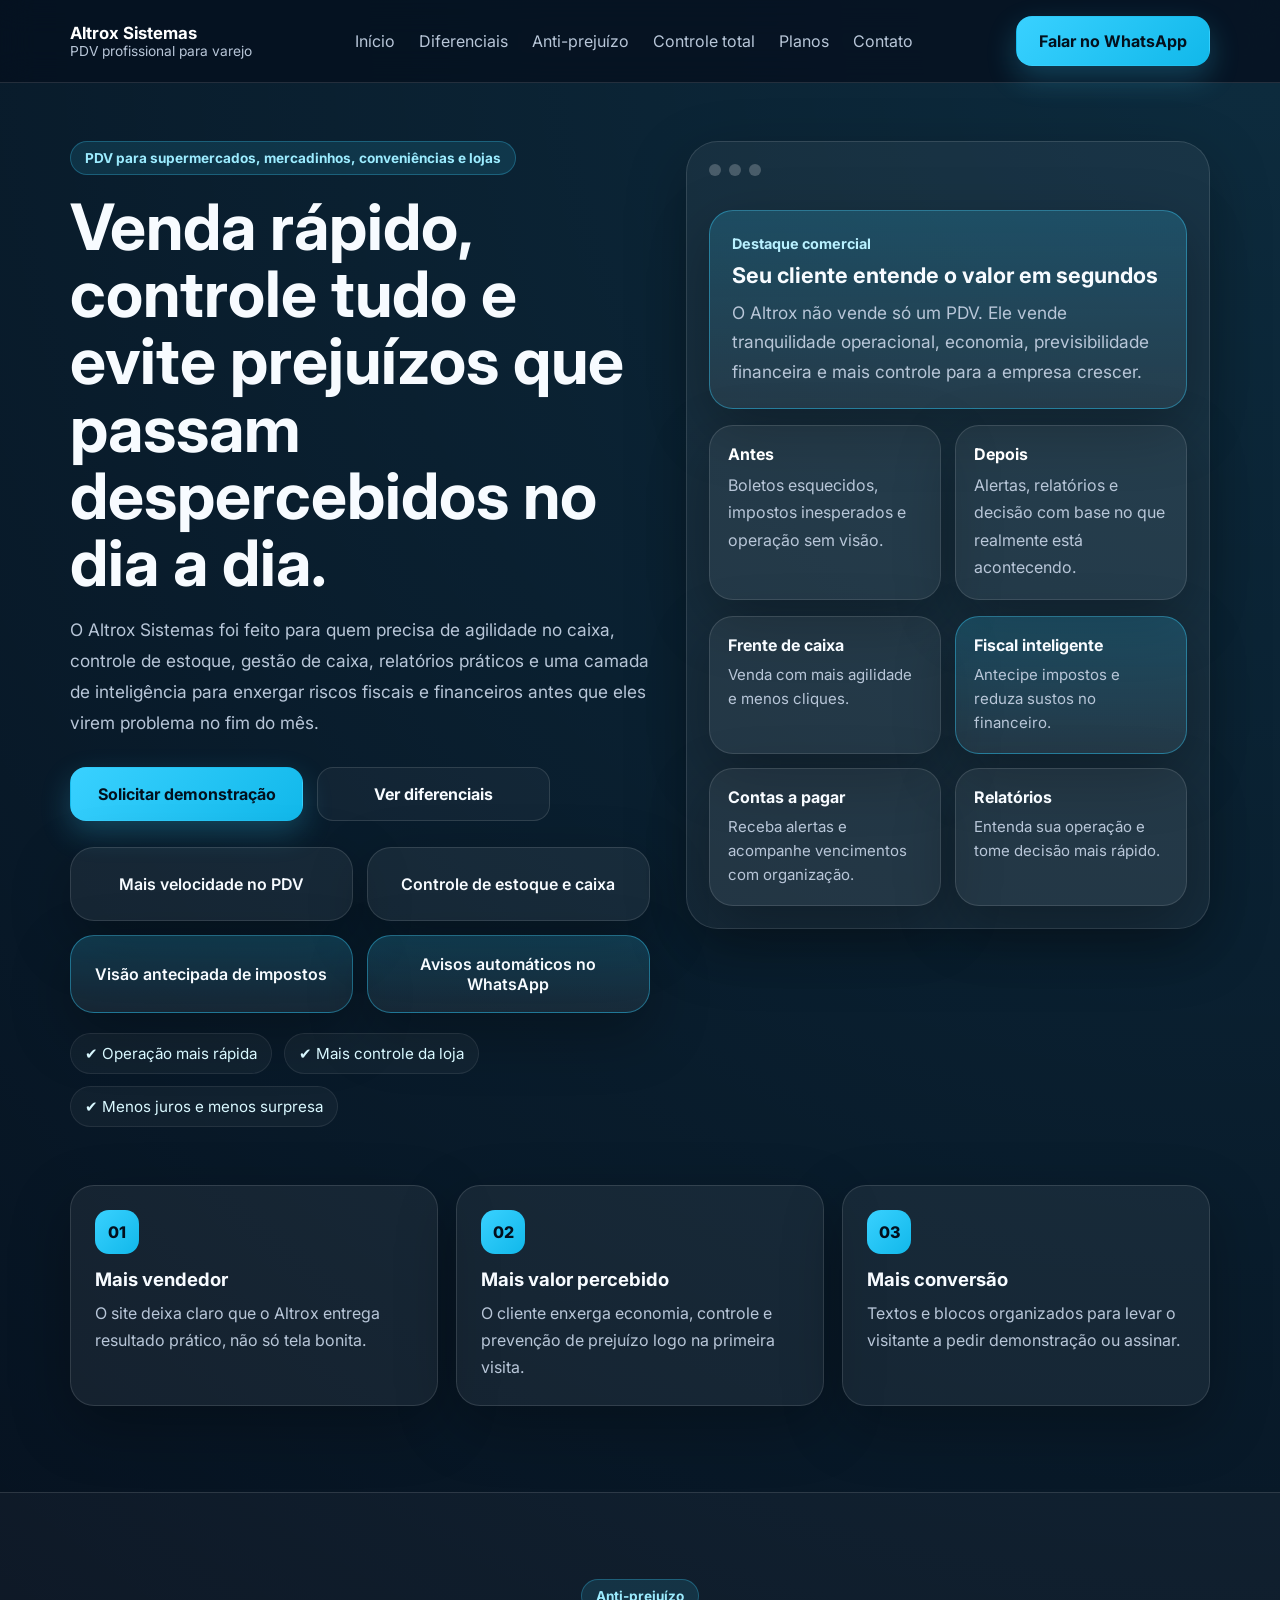
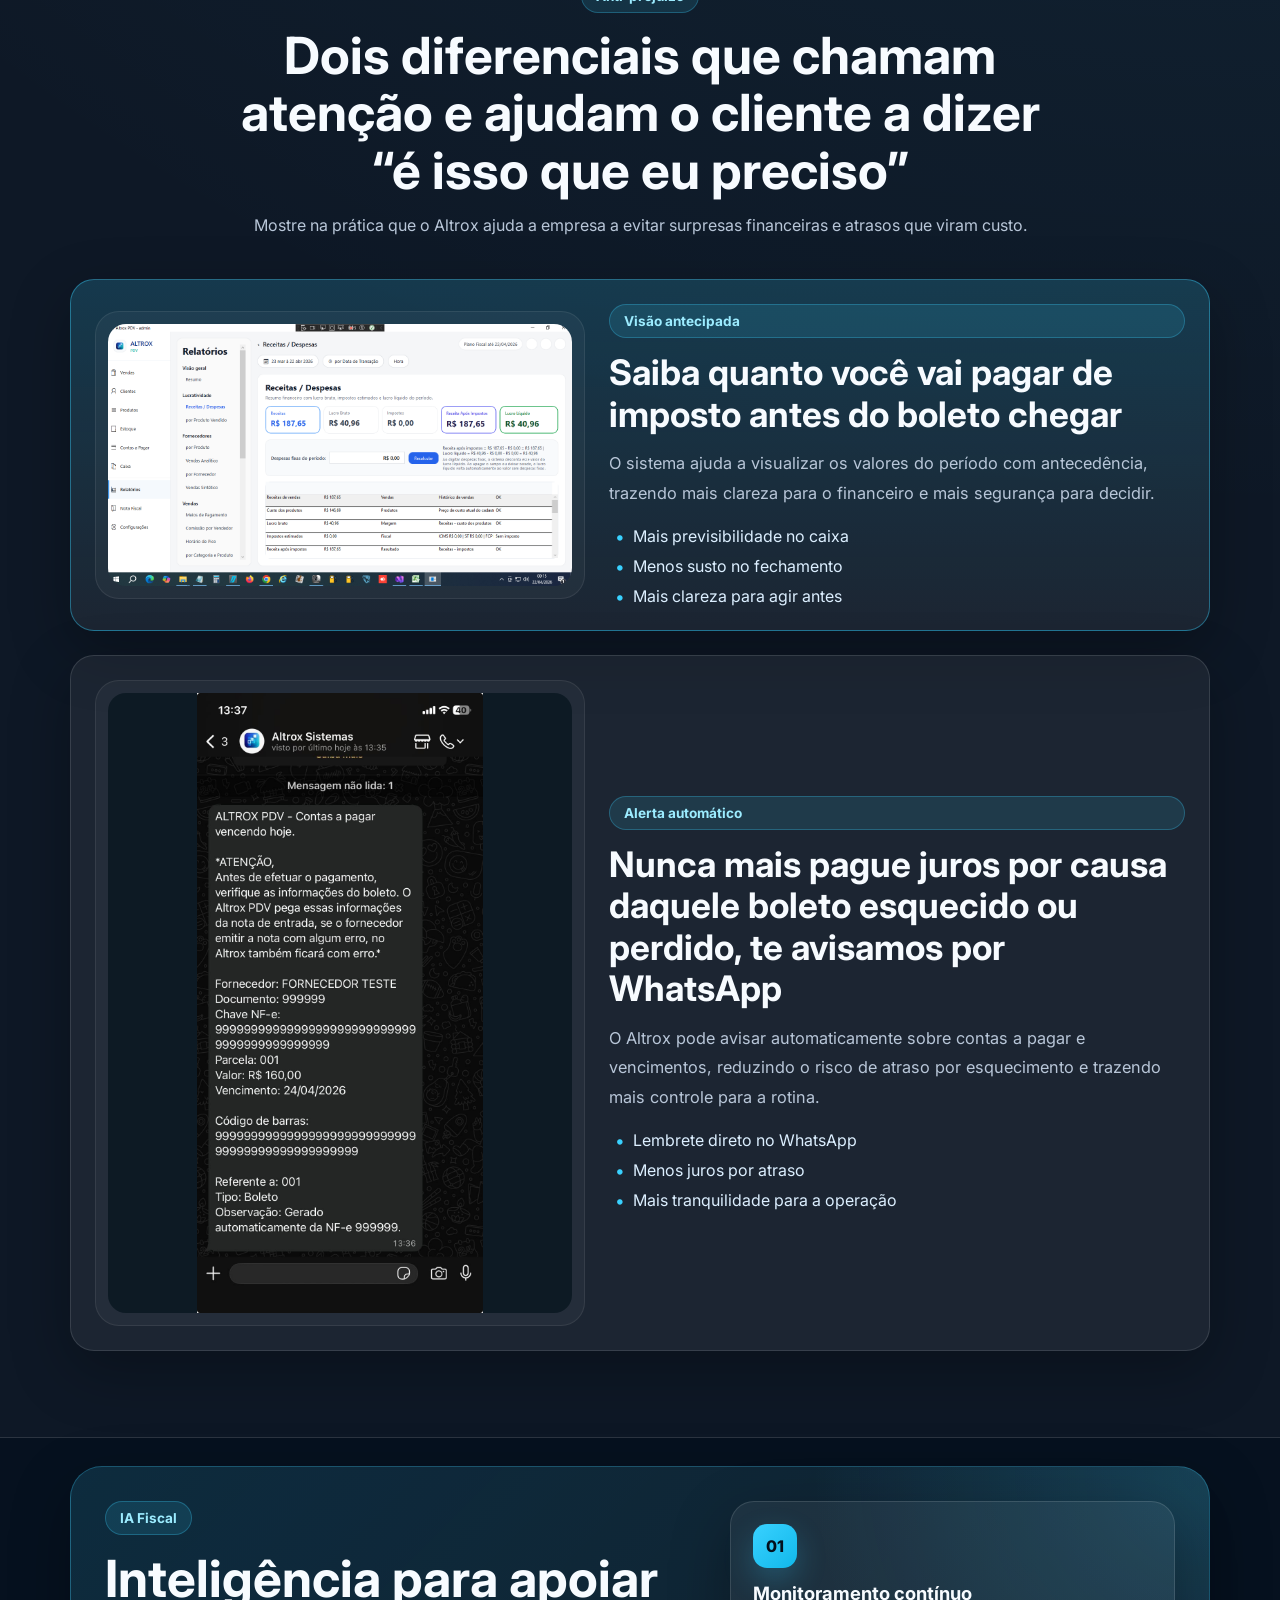
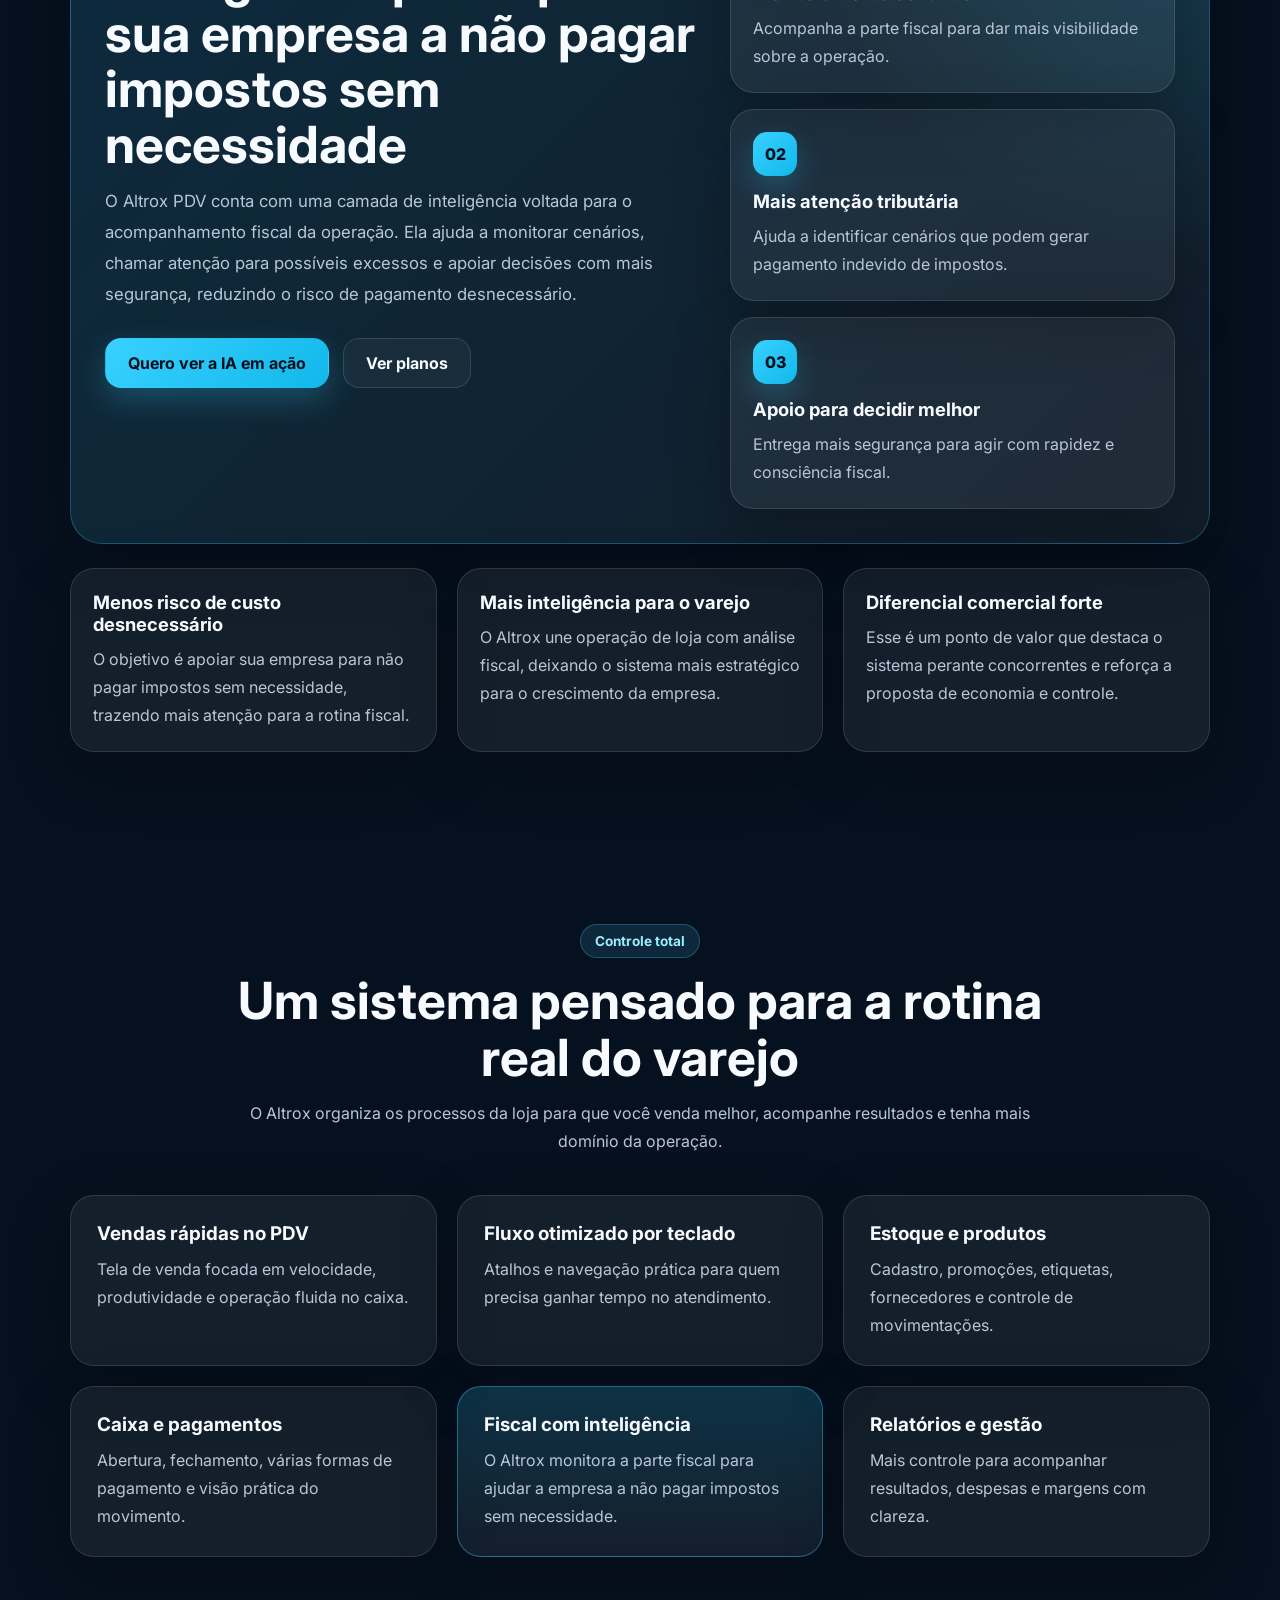
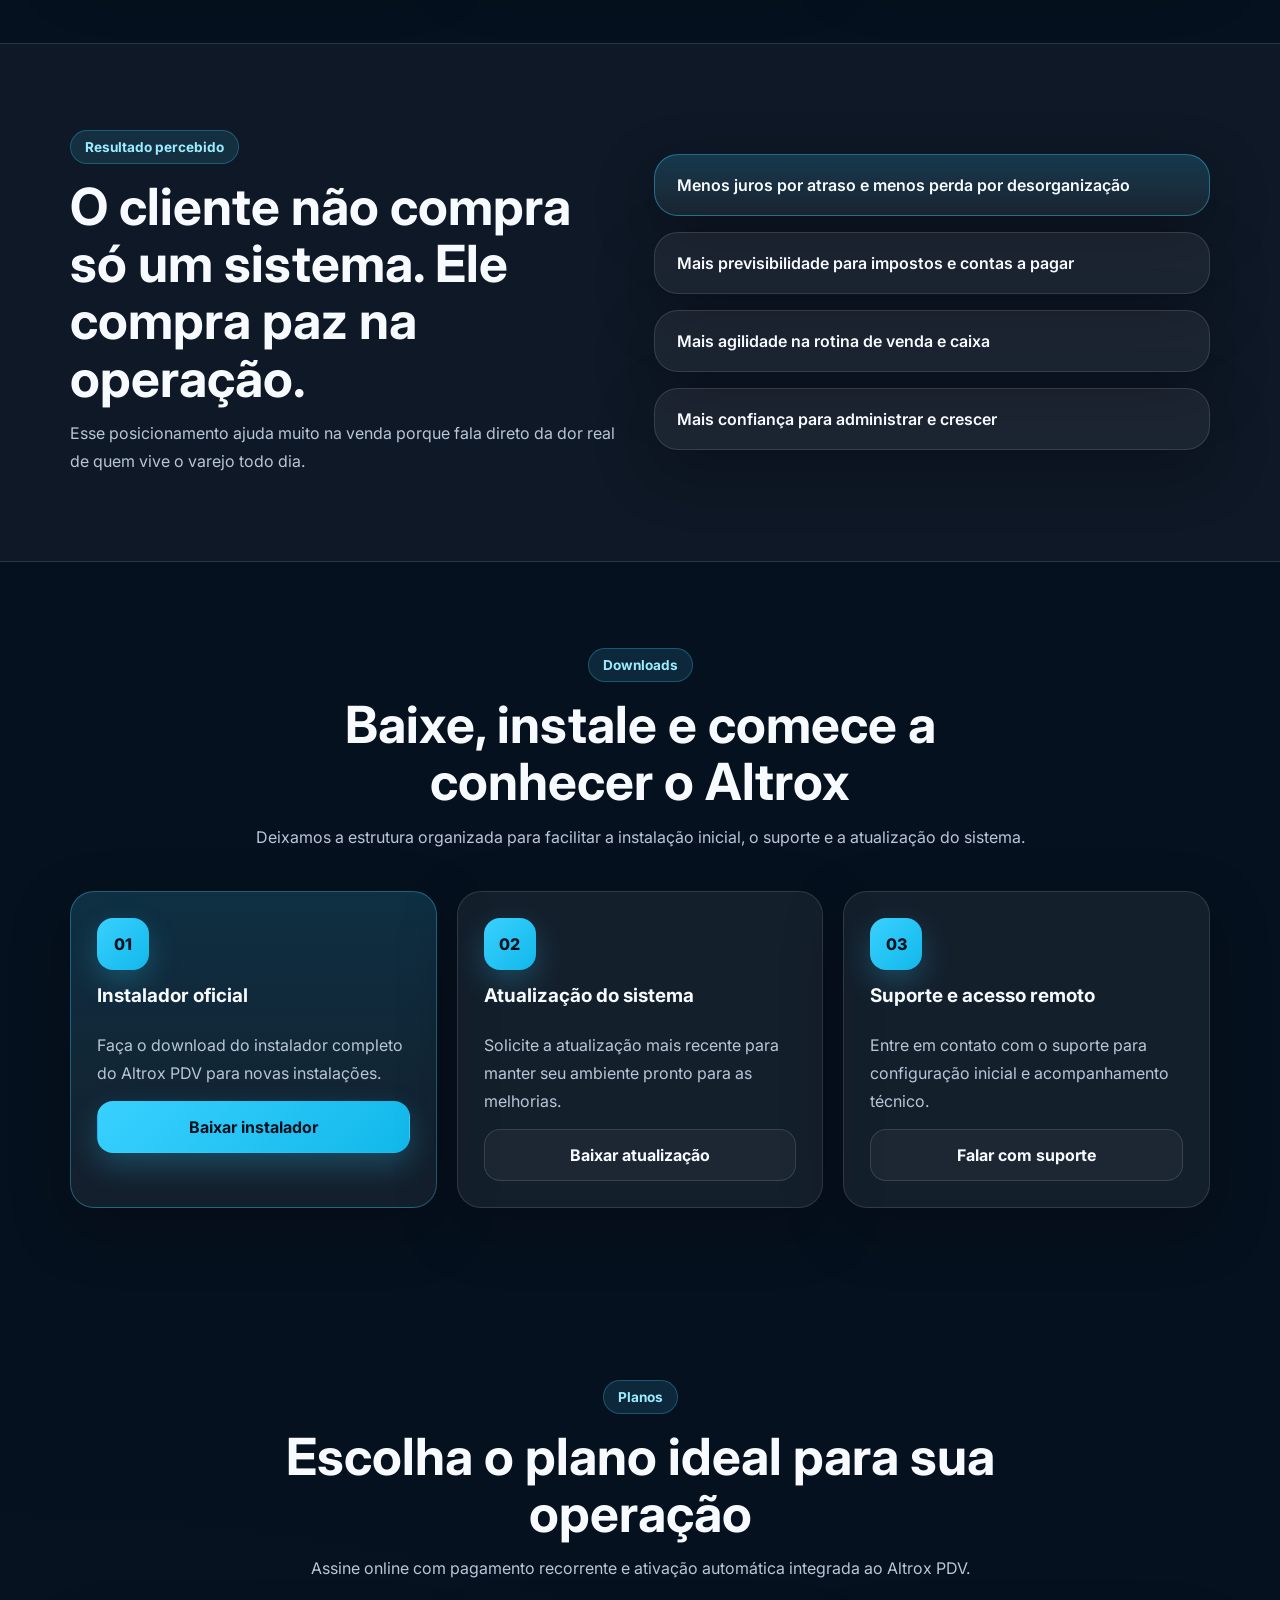
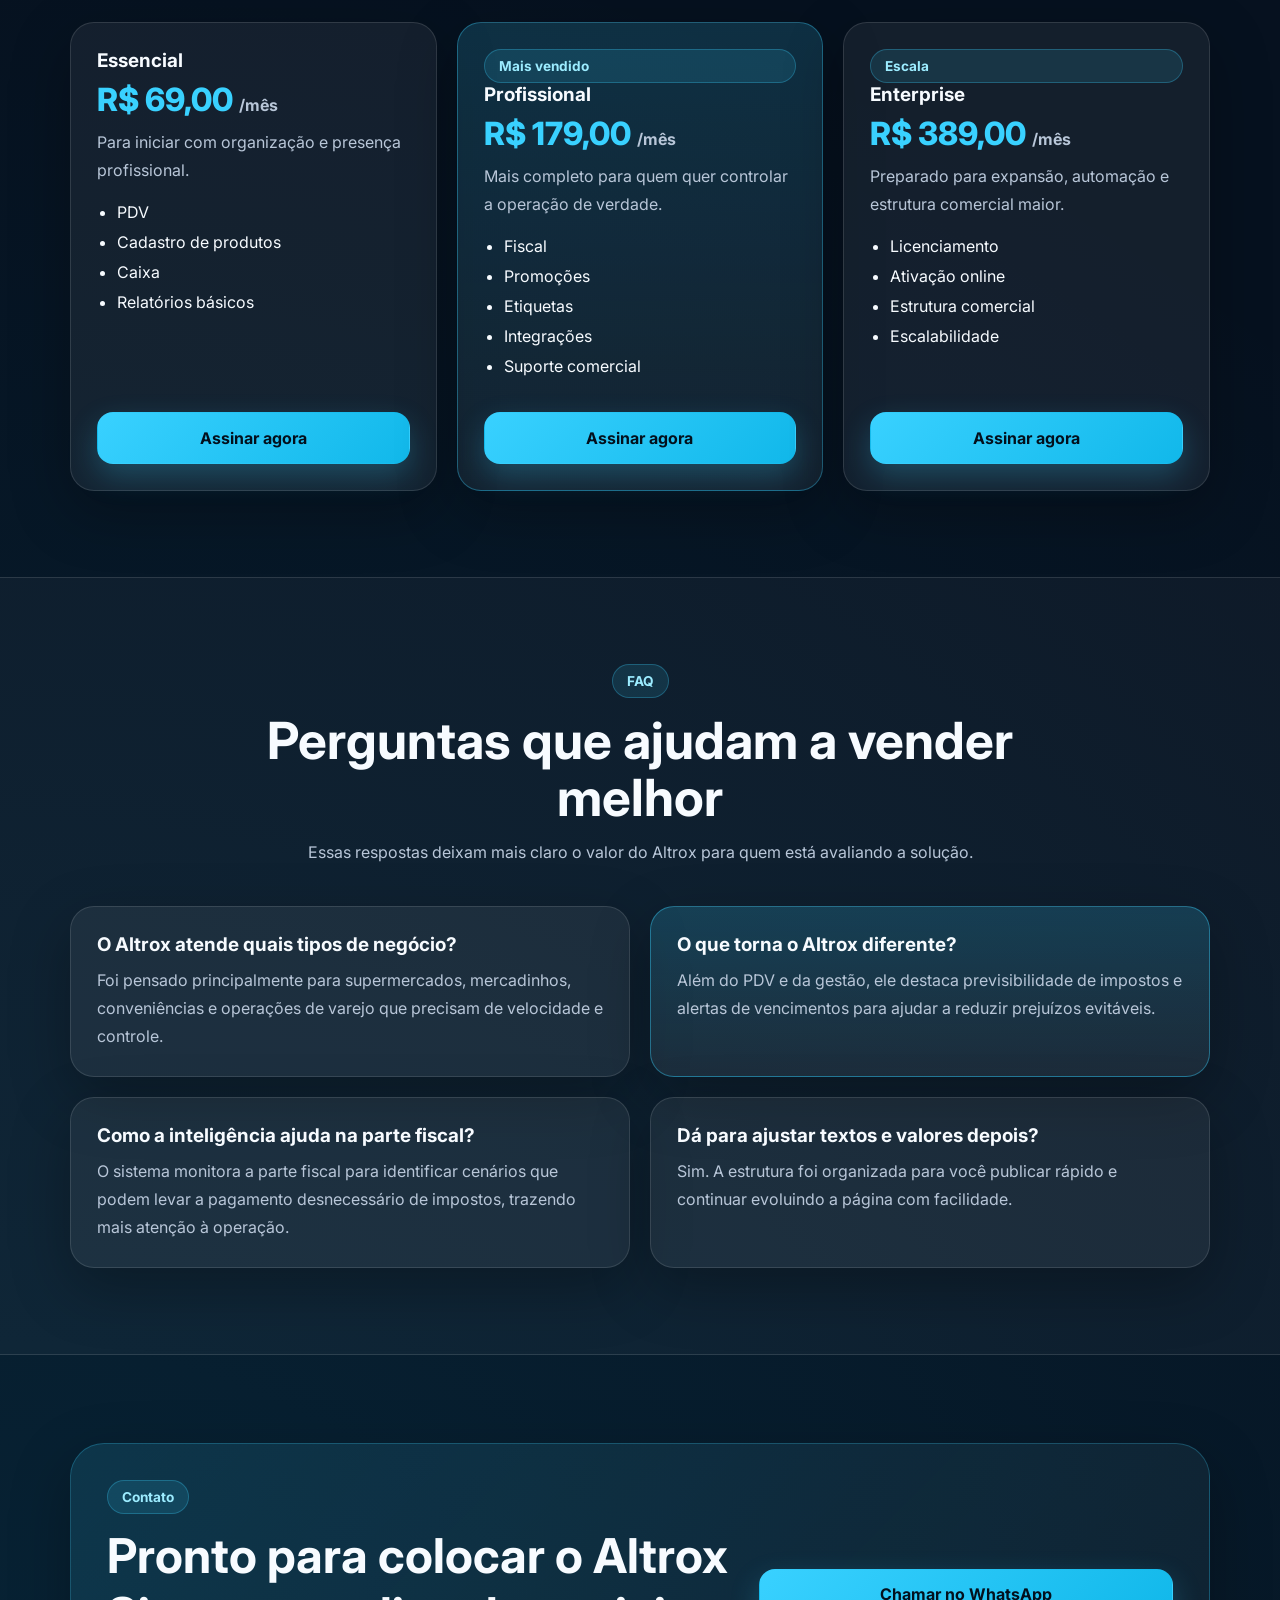
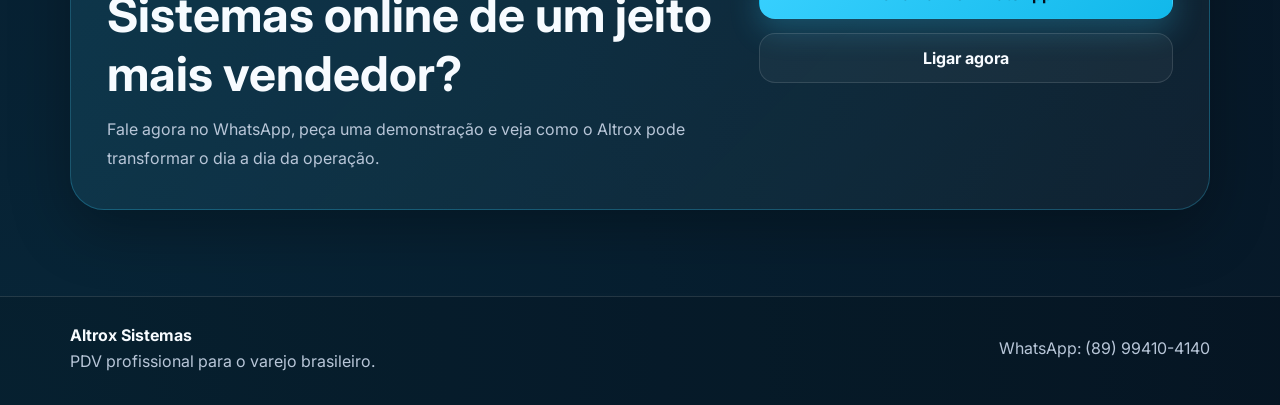
==== commit 2d5d7fbf: "Update index.html" ====
--- a/index.html
+++ b/index.html
@@ -310,14 +310,14 @@
             <div class="download-icon">01</div>
             <h3>Instalador oficial</h3>
             <p>Faça o download do instalador completo do Altrox PDV para novas instalações.</p>
-            <a class="btn btn-primary btn-plan" href="https://downloads.altroxpdv.com.br/latest.exe" rel="noopener noreferrer">Baixar instalador</a>
+            <a class="btn btn-primary btn-plan" href="http://75.119.131.13:5019/download/latest" target="_blank" rel="noopener noreferrer" download>Baixar instalador</a>
           </article>
 
           <article class="download-card">
             <div class="download-icon">02</div>
             <h3>Atualização do sistema</h3>
             <p>Solicite a atualização mais recente para manter seu ambiente pronto para as melhorias.</p>
-            <a class="btn btn-secondary btn-plan" href="https://wa.me/5589994104140?text=Ol%C3%A1%2C%20quero%20baixar%20a%20atualiza%C3%A7%C3%A3o%20mais%20recente%20do%20Altrox%20Sistemas" target="_blank" rel="noopener noreferrer">Solicitar atualização</a>
+            <a class="btn btn-secondary btn-plan" href="http://75.119.131.13:5019/download/latest" target="_blank" rel="noopener noreferrer" download>Baixar atualização</a>
           </article>
 
           <article class="download-card">
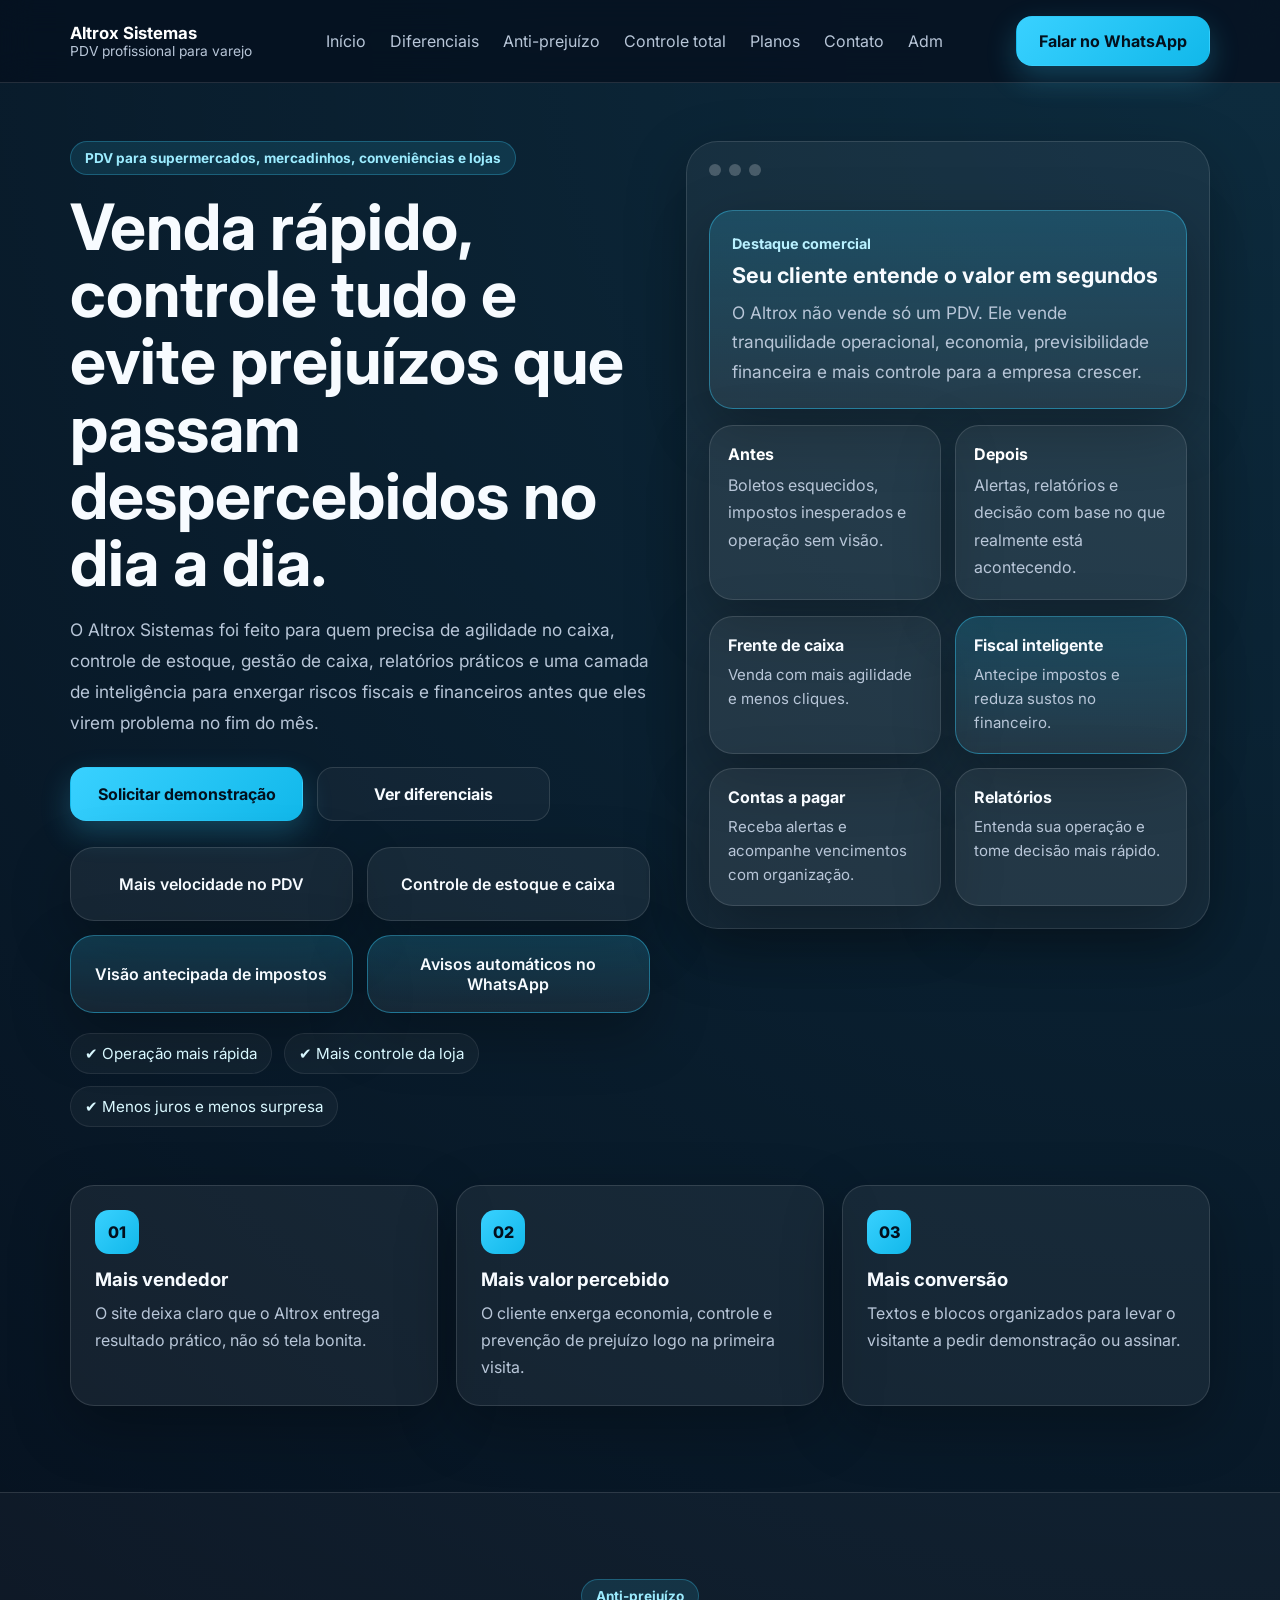
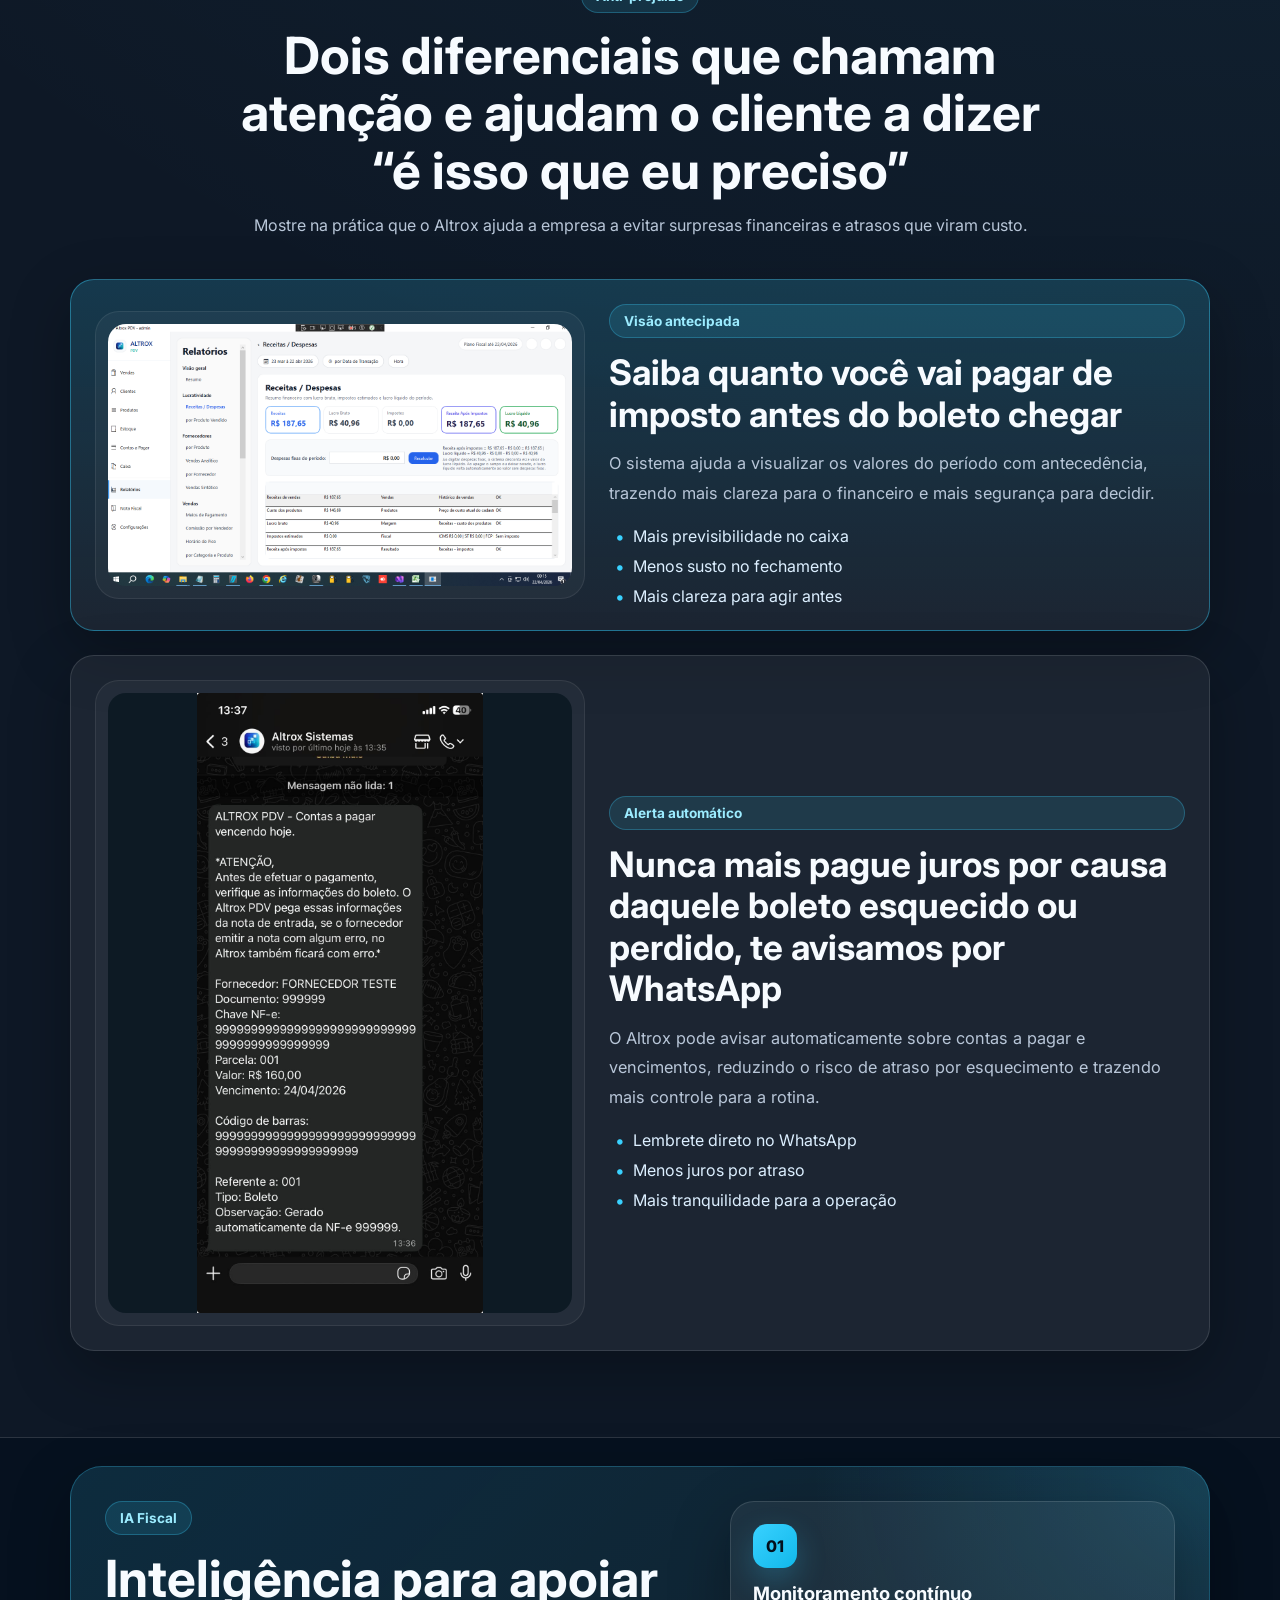
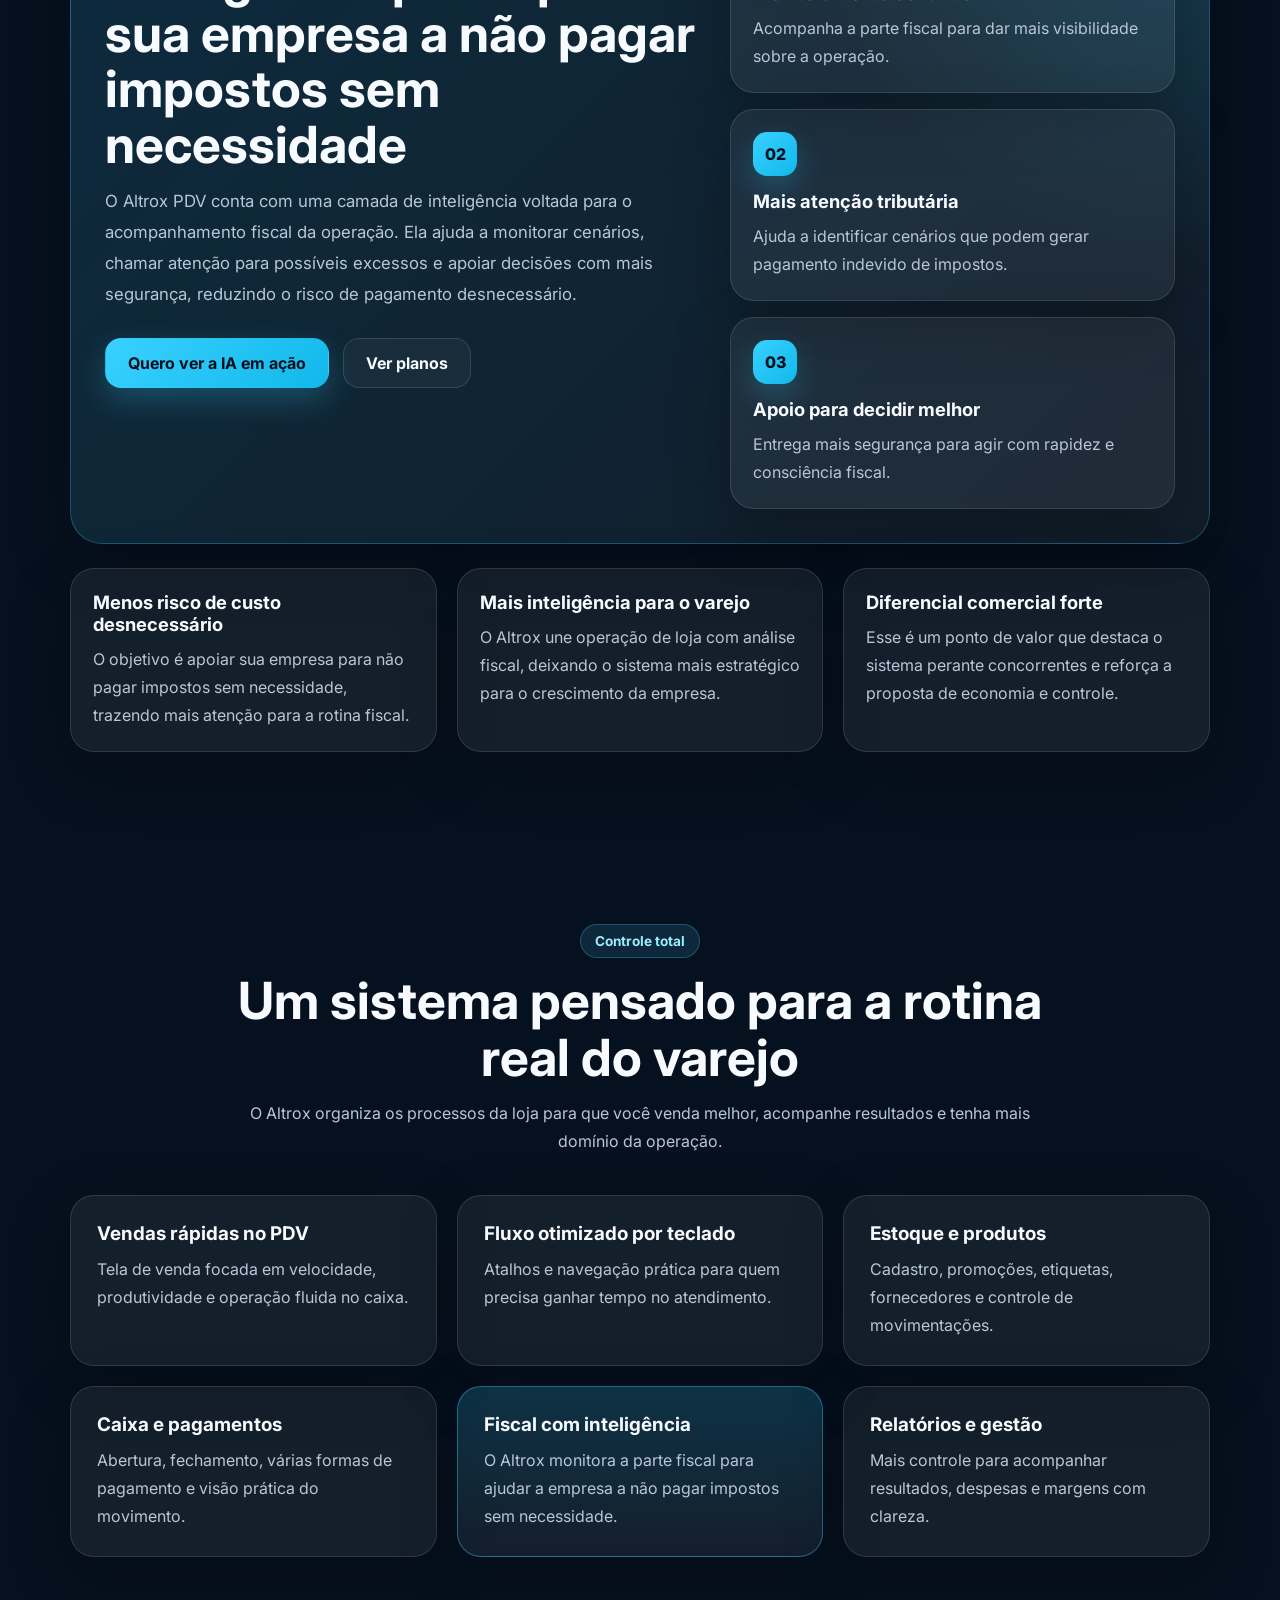
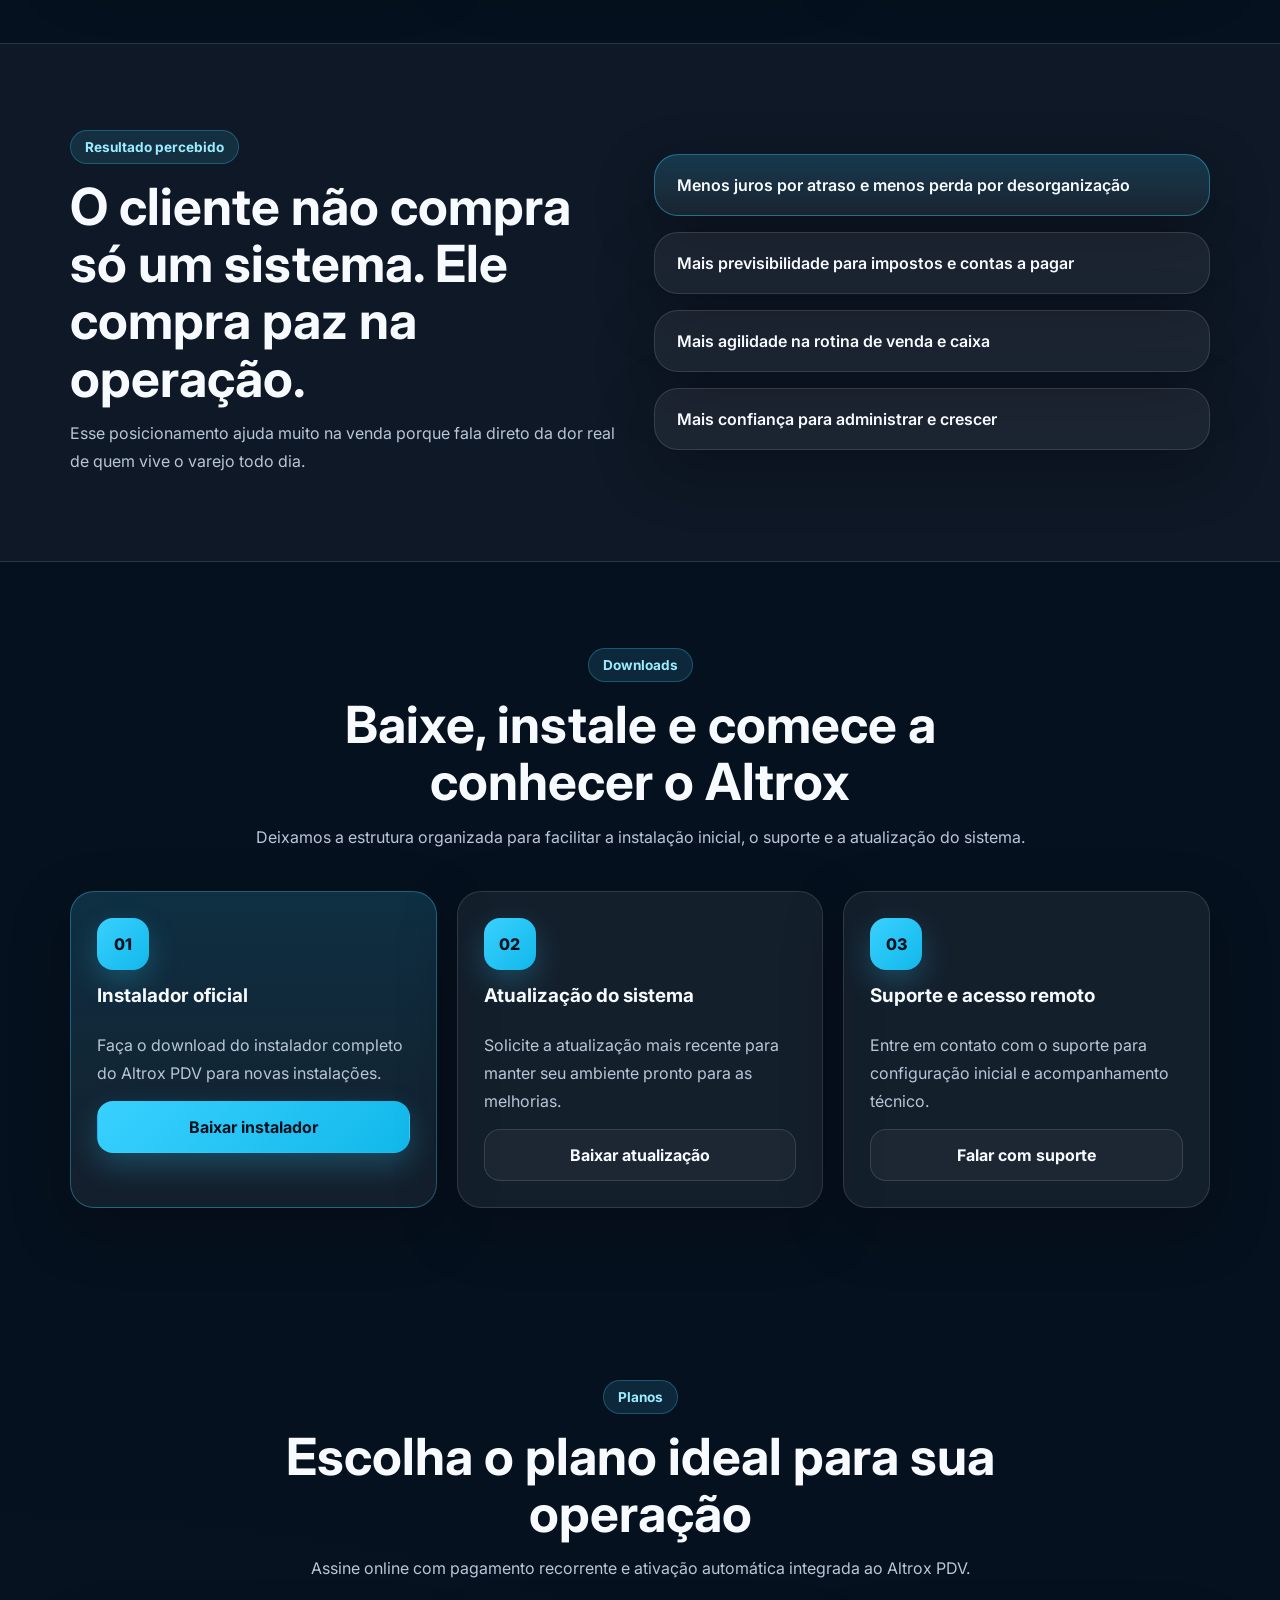
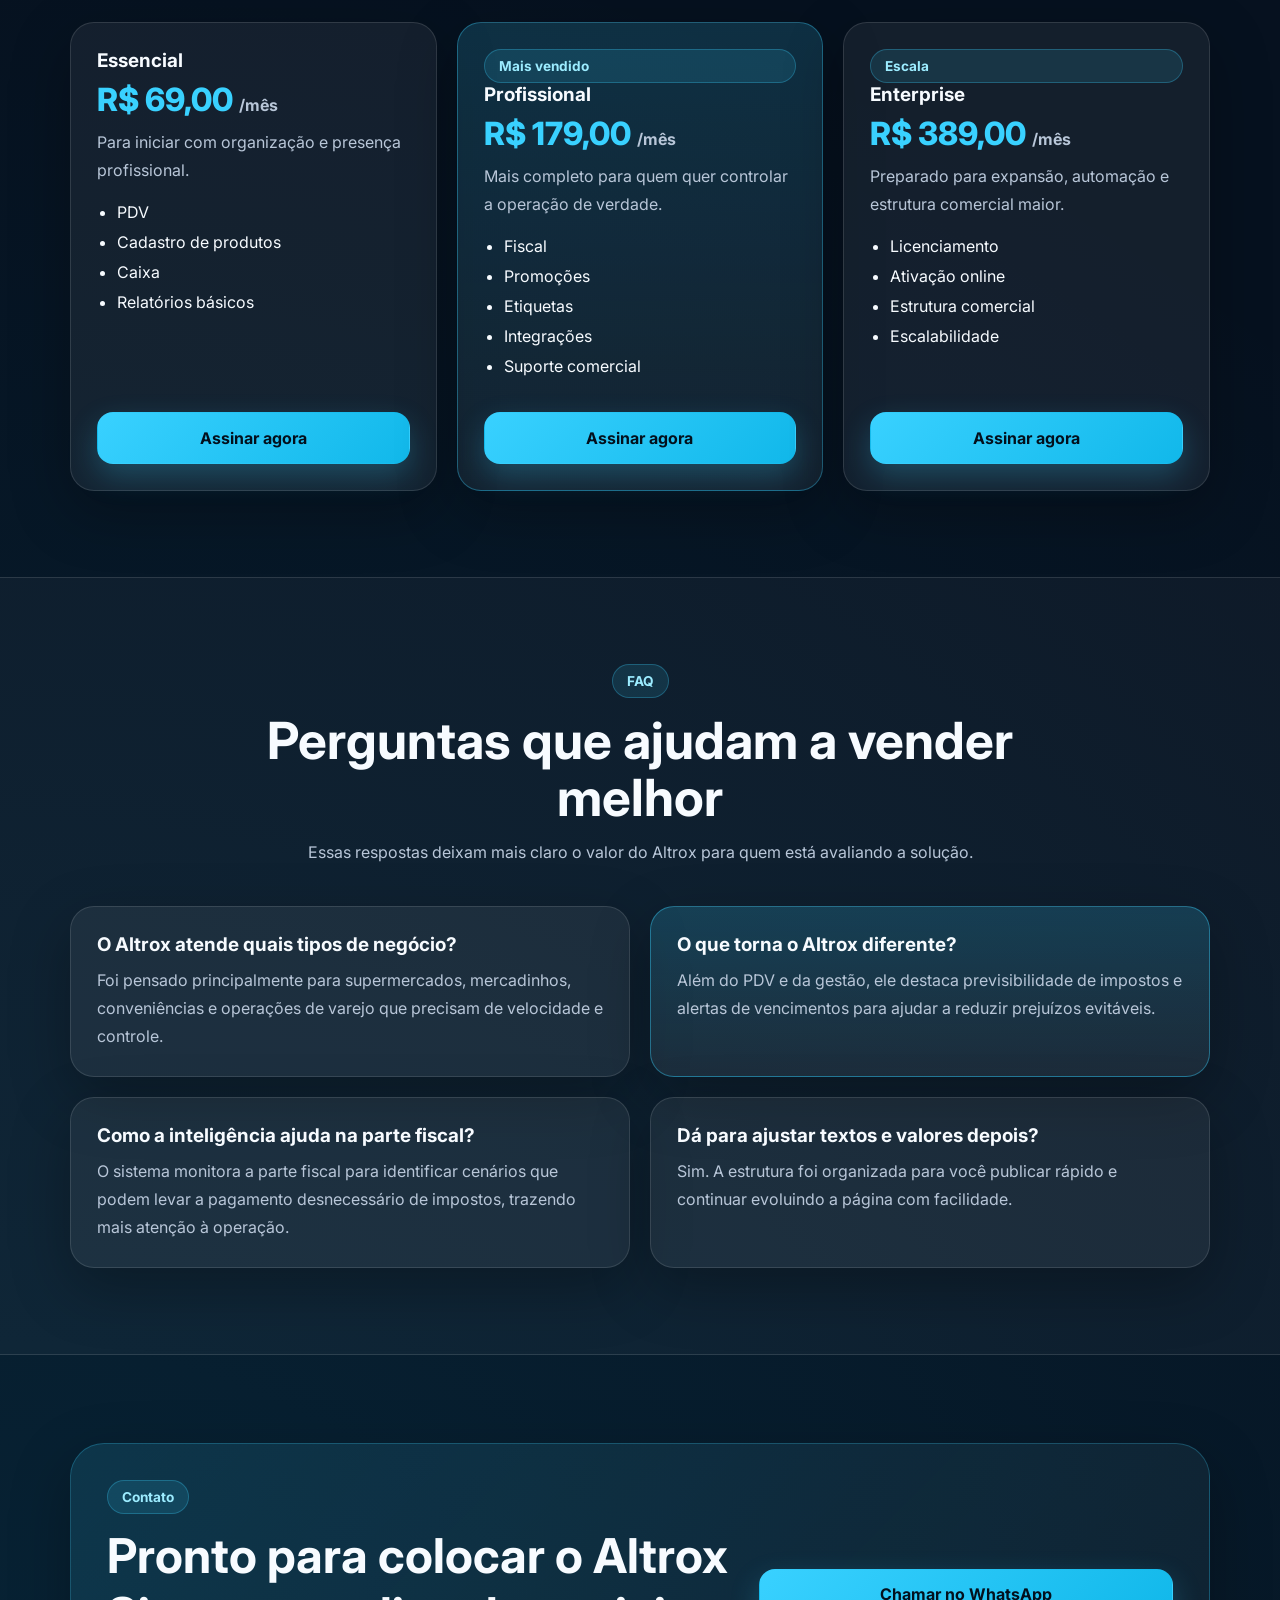
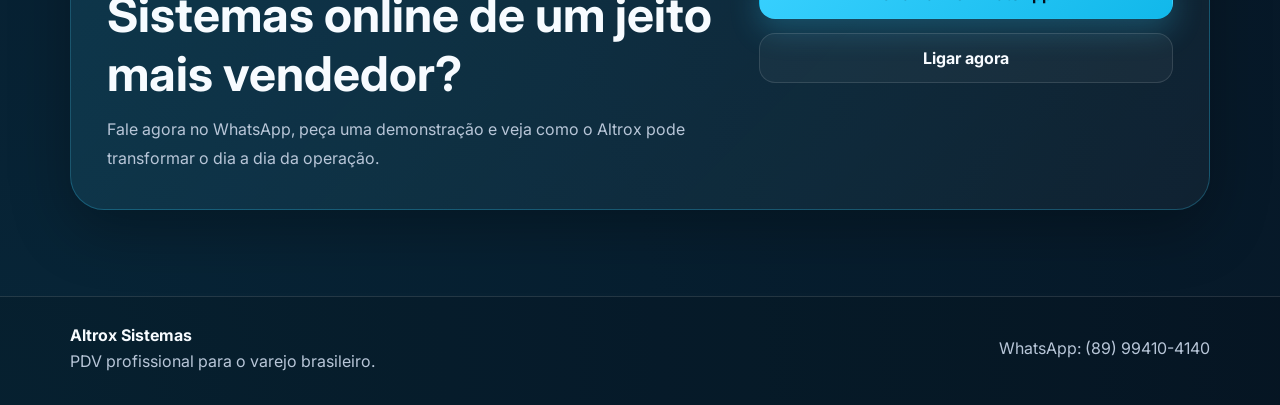
==== commit 6220544e: "Update index.html" ====
--- a/index.html
+++ b/index.html
@@ -29,6 +29,7 @@
         <a href="#controle-total">Controle total</a>
         <a href="#planos">Planos</a>
         <a href="#contato">Contato</a>
+        <a href="http://75.119.131.13:62051/login" target="_blank" rel="noopener noreferrer">Adm</a>
       </nav>
 
       <a class="btn btn-primary desktop-only" href="https://wa.me/5589994104140?text=Ol%C3%A1%2C%20quero%20conhecer%20o%20Altrox%20Sistemas" target="_blank" rel="noopener noreferrer">Falar no WhatsApp</a>
@@ -310,14 +311,14 @@
             <div class="download-icon">01</div>
             <h3>Instalador oficial</h3>
             <p>Faça o download do instalador completo do Altrox PDV para novas instalações.</p>
-            <a class="btn btn-primary btn-plan" href="http://75.119.131.13:5019/download/latest" target="_blank" rel="noopener noreferrer" download>Baixar instalador</a>
+            <a class="btn btn-primary btn-plan" href="https://api.altroxpdv.com.br/download/latest" target="_blank" rel="noopener noreferrer" download>Baixar instalador</a>
           </article>
 
           <article class="download-card">
             <div class="download-icon">02</div>
             <h3>Atualização do sistema</h3>
             <p>Solicite a atualização mais recente para manter seu ambiente pronto para as melhorias.</p>
-            <a class="btn btn-secondary btn-plan" href="http://75.119.131.13:5019/download/latest" target="_blank" rel="noopener noreferrer" download>Baixar atualização</a>
+            <a class="btn btn-secondary btn-plan" href="https://api.altroxpdv.com.br/download/latest" target="_blank" rel="noopener noreferrer" download>Baixar atualização</a>
           </article>
 
           <article class="download-card">
@@ -754,6 +755,14 @@
         event.target.value = value;
       });
 
+      const DOWNLOAD_LATEST_URL = "https://api.altroxpdv.com.br/download/latest";
+
+      document.querySelectorAll('a[href="https://api.altroxpdv.com.br/download/latest"]').forEach(function (button) {
+        button.addEventListener("click", function (event) {
+          event.stopPropagation();
+        });
+      });
+
       loadPlans();
     })();
   </script>
